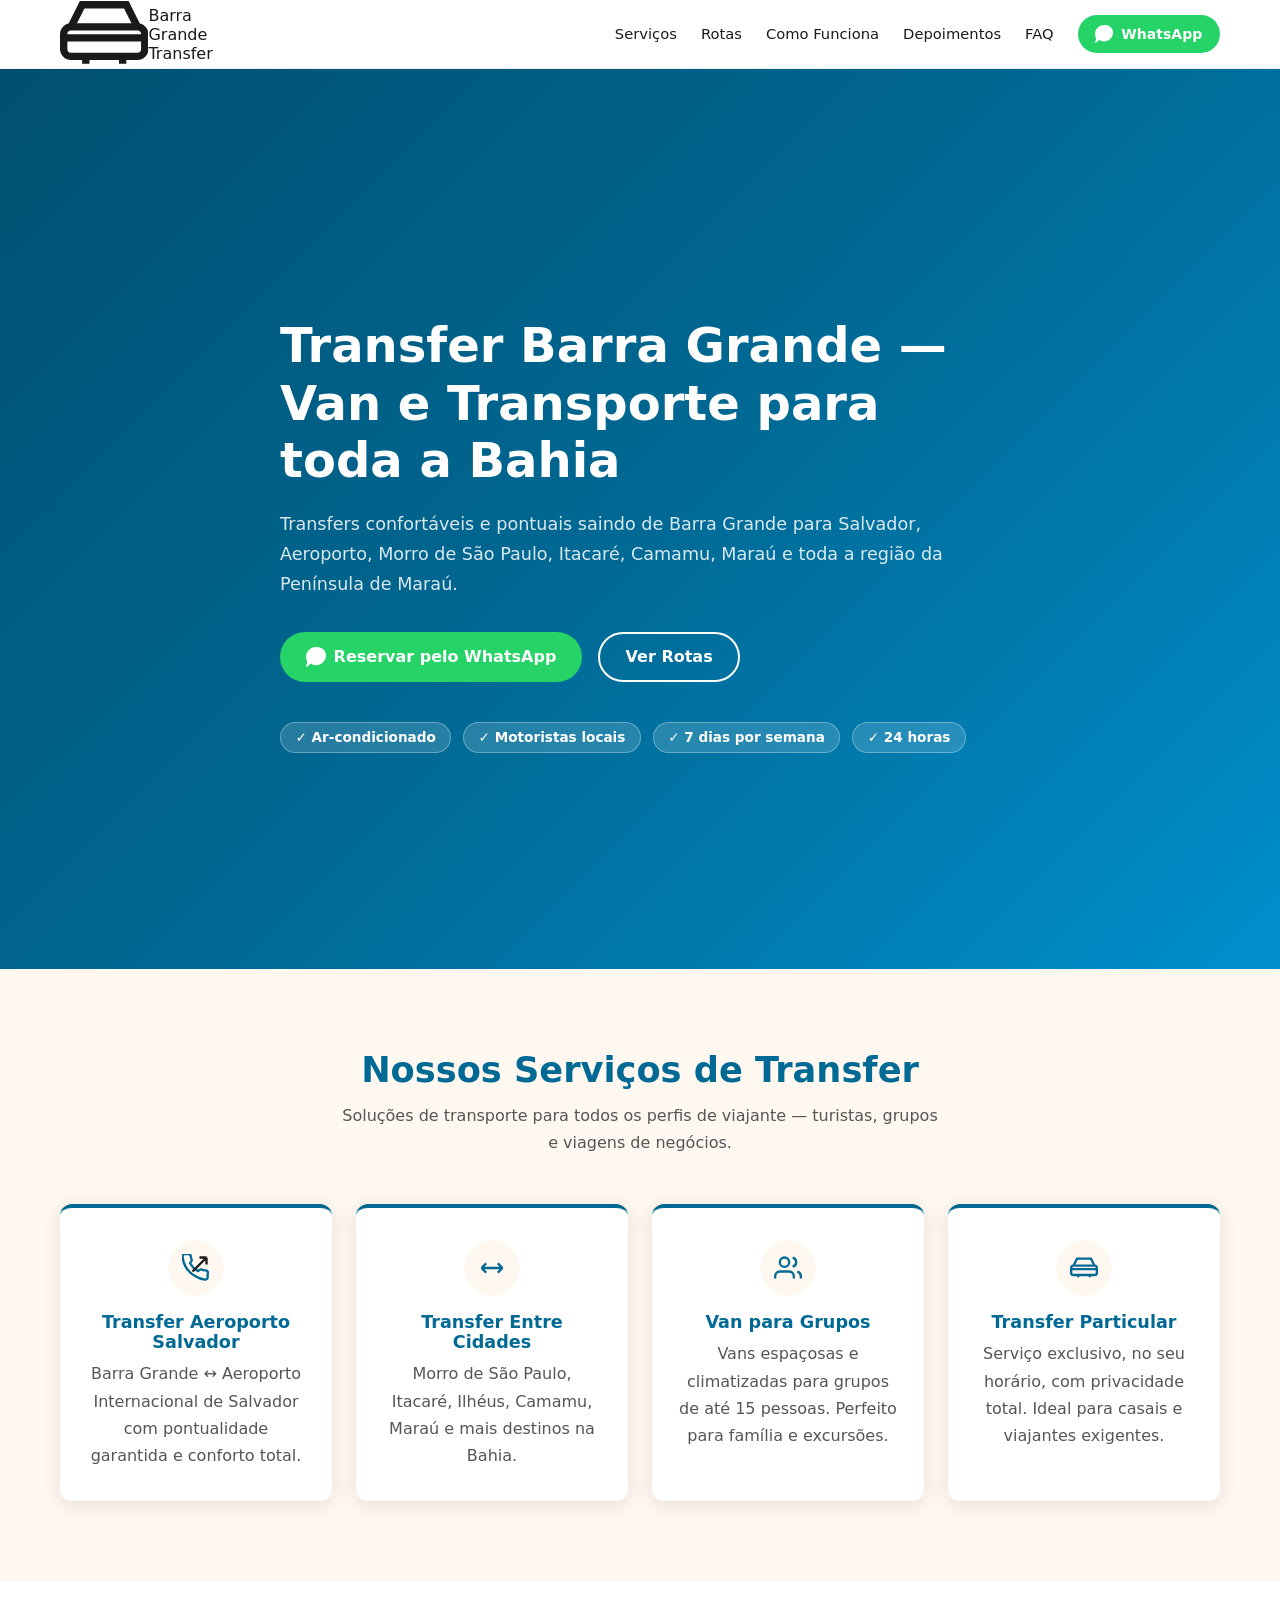
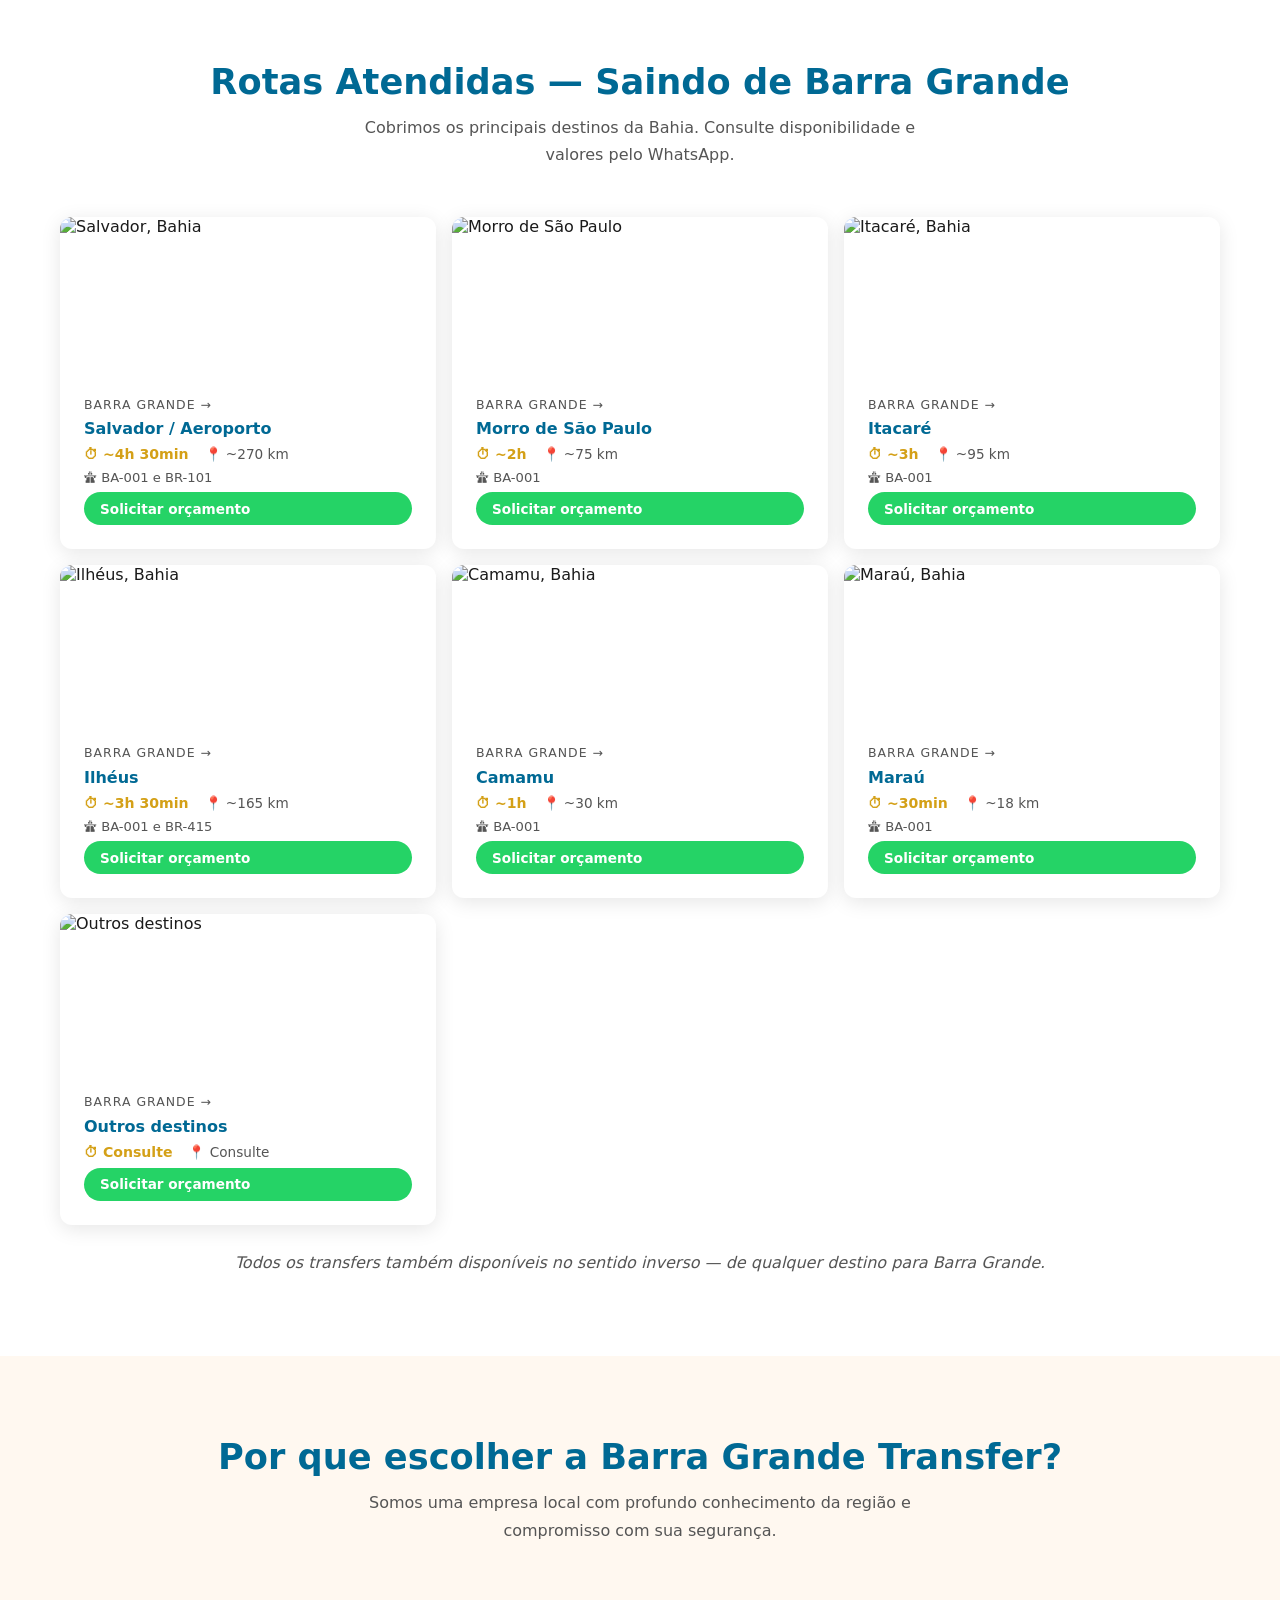
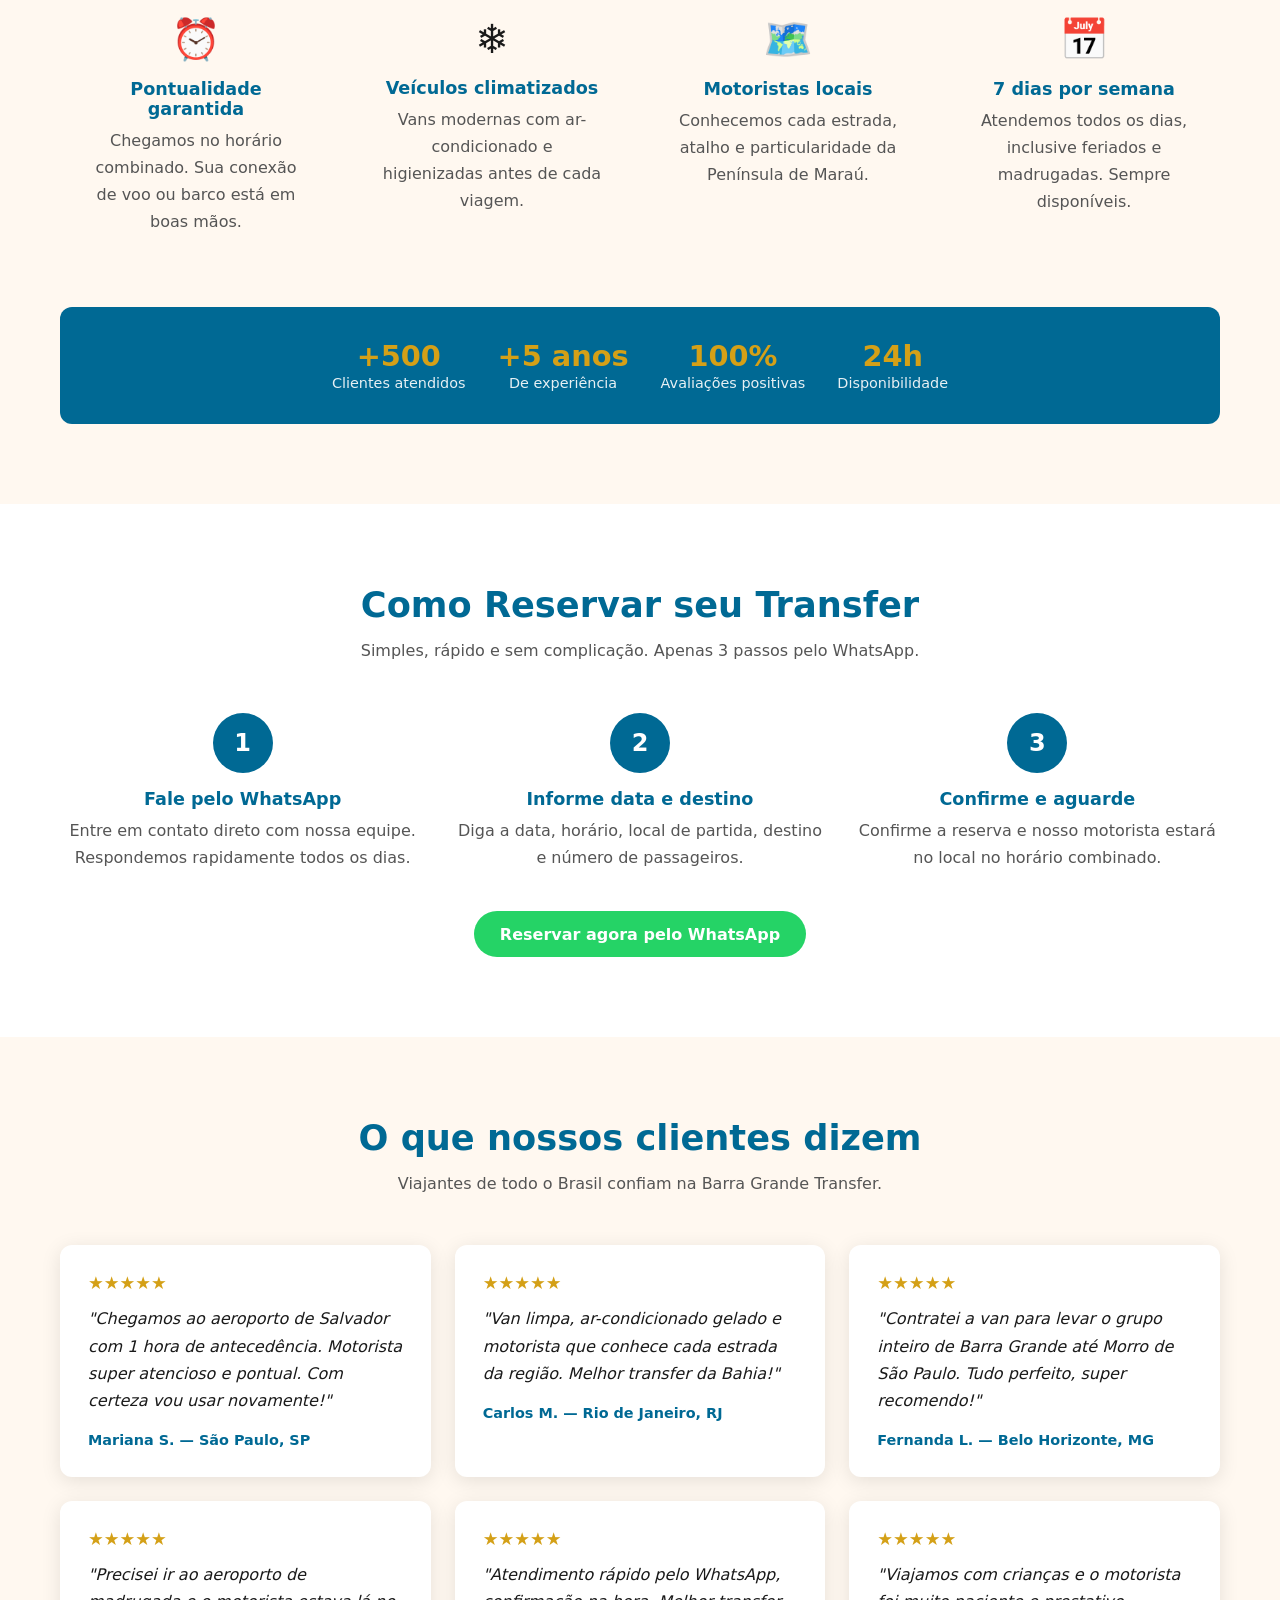
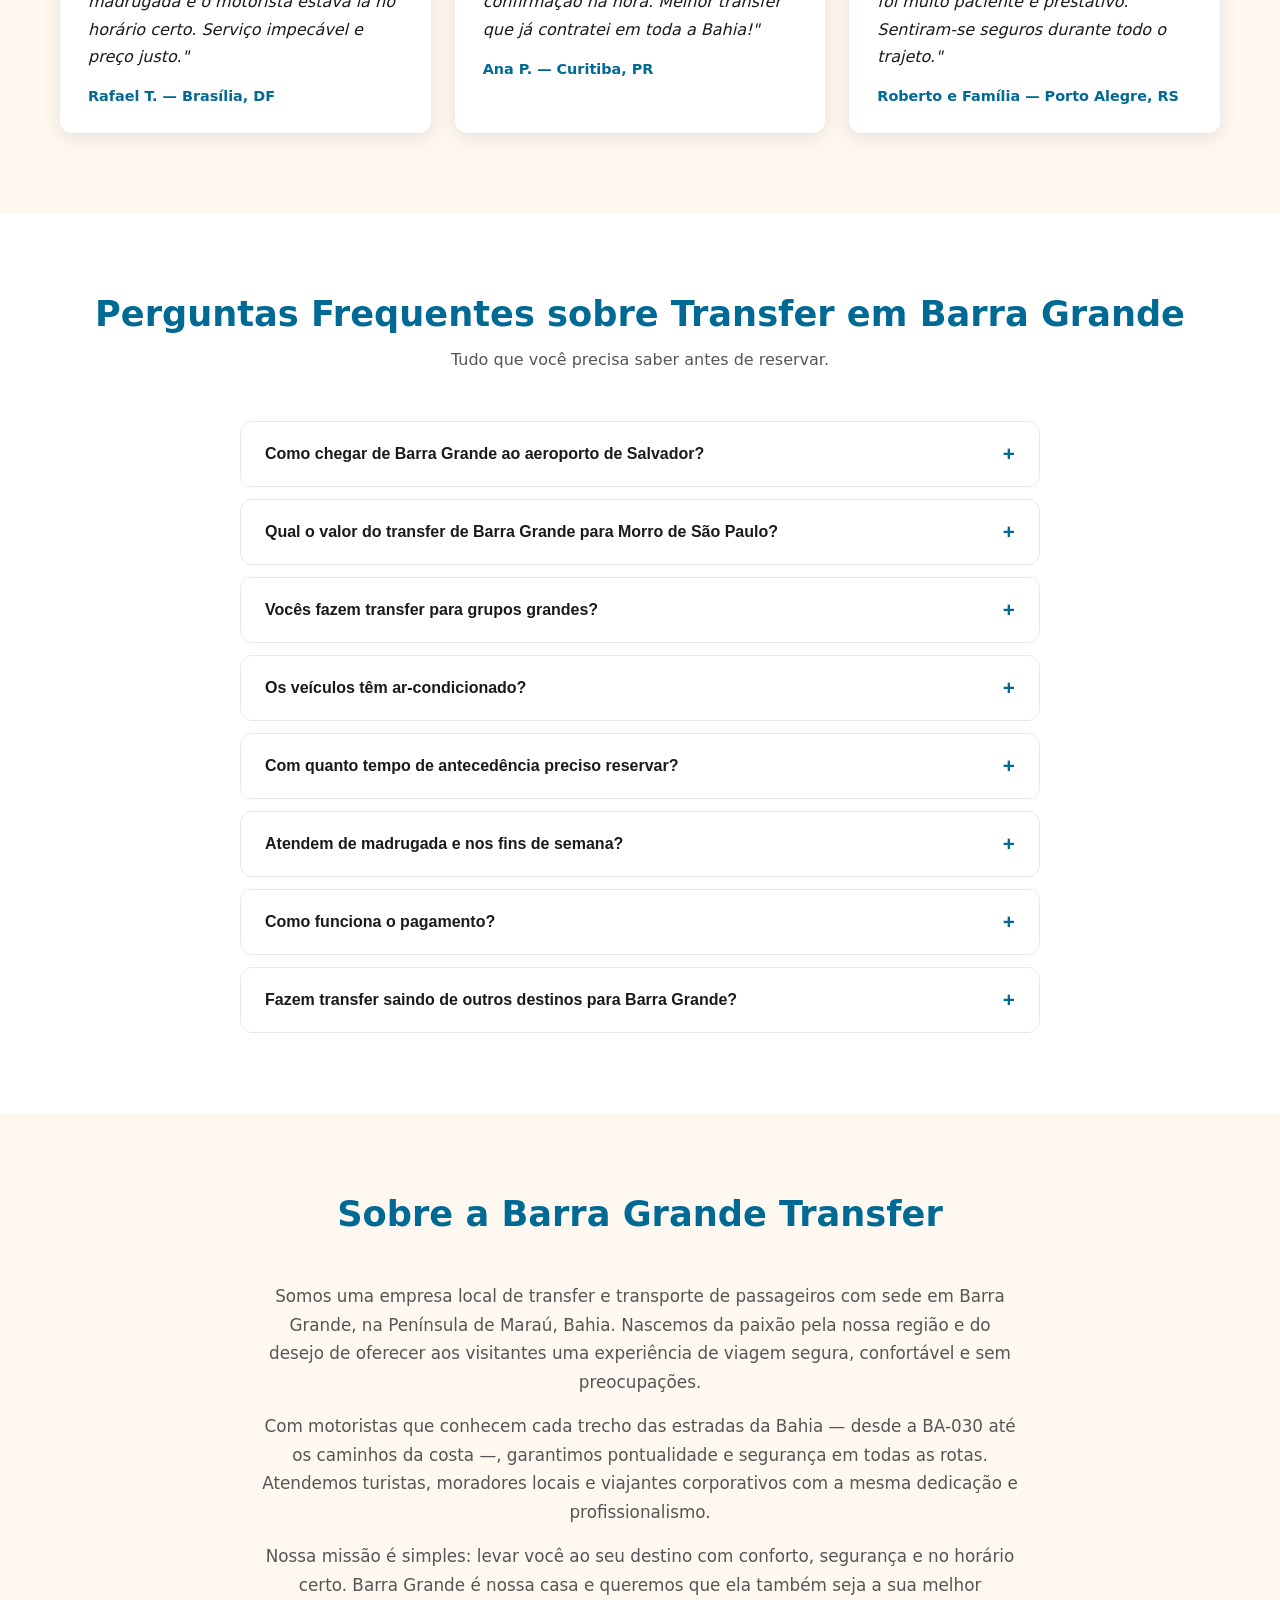
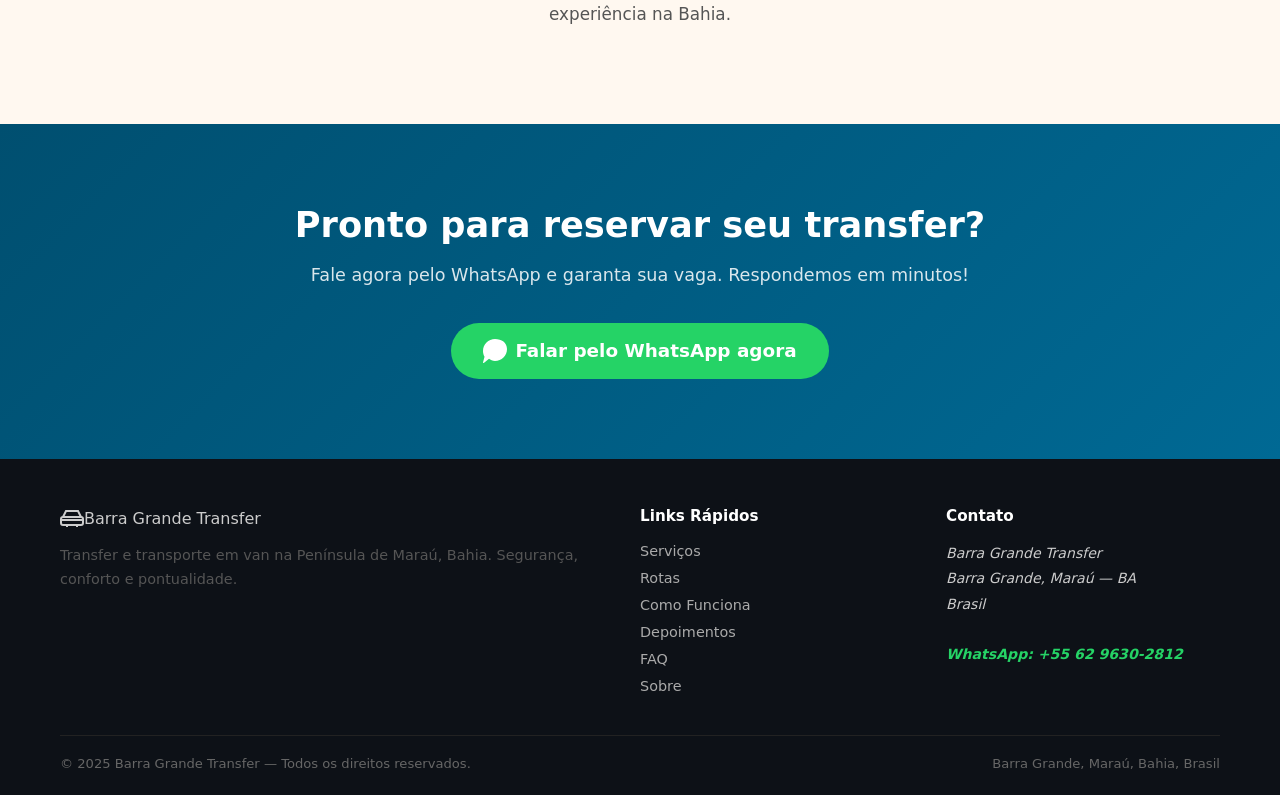
==== index.html @ 3076fd8d "Atualiza template de mensagem WhatsApp com formato estruturado Todos os botões wa.me agora abrem com" ====
<!DOCTYPE html>
<html lang="pt-BR">
<head>
  <meta charset="UTF-8">
  <meta name="viewport" content="width=device-width, initial-scale=1.0">
  <title>Transfer Barra Grande | Van e Transporte na Bahia</title>
  <meta name="description" content="Transfer em Barra Grande com van climatizada. Rotas para Salvador, Aeroporto, Morro de São Paulo, Itacaré, Camamu e Maraú. Reserve pelo WhatsApp!">
  <meta name="keywords" content="transfer Barra Grande, van Barra Grande Bahia, transporte Barra Grande, transfer aeroporto Salvador, transfer Morro de São Paulo, transfer Itacaré, van Camamu Maraú">
  <link rel="canonical" href="https://www.barragrandetransfer.com.br/">

  <!-- Open Graph -->
  <meta property="og:type" content="website">
  <meta property="og:url" content="https://www.barragrandetransfer.com.br/">
  <meta property="og:title" content="Transfer Barra Grande | Van e Transporte na Bahia">
  <meta property="og:description" content="Transfers confortáveis saindo de Barra Grande para Salvador, Morro de São Paulo, Itacaré, Camamu e mais. Reserve pelo WhatsApp!">
  <meta property="og:image" content="https://www.barragrandetransfer.com.br/images/og-image.jpg">
  <meta property="og:locale" content="pt_BR">

  <!-- Twitter Card -->
  <meta name="twitter:card" content="summary_large_image">
  <meta name="twitter:title" content="Transfer Barra Grande | Van e Transporte na Bahia">
  <meta name="twitter:description" content="Transfers confortáveis saindo de Barra Grande para toda a Bahia.">
  <meta name="twitter:image" content="https://www.barragrandetransfer.com.br/images/og-image.jpg">

  <link rel="stylesheet" href="css/style.css">

  <!-- JSON-LD: LocalBusiness -->
  <script type="application/ld+json">
  {
    "@context": "https://schema.org",
    "@type": "LocalBusiness",
    "name": "Barra Grande Transfer",
    "description": "Serviço de transfer e transporte em van saindo de Barra Grande, Maraú, Bahia. Rotas para Salvador, aeroporto, Morro de São Paulo, Itacaré, Camamu e toda a região.",
    "url": "https://www.barragrandetransfer.com.br",
    "telephone": "556296302812",
    "priceRange": "$$",
    "openingHours": "Mo-Su 00:00-23:59",
    "address": {
      "@type": "PostalAddress",
      "streetAddress": "Barra Grande",
      "addressLocality": "Maraú",
      "addressRegion": "BA",
      "addressCountry": "BR"
    },
    "geo": {
      "@type": "GeoCoordinates",
      "latitude": -13.897,
      "longitude": -38.972
    },
    "sameAs": [],
    "serviceArea": {
      "@type": "GeoCircle",
      "geoMidpoint": { "@type": "GeoCoordinates", "latitude": -13.897, "longitude": -38.972 },
      "geoRadius": "400000"
    }
  }
  </script>

  <!-- JSON-LD: FAQPage -->
  <script type="application/ld+json">
  {
    "@context": "https://schema.org",
    "@type": "FAQPage",
    "mainEntity": [
      {
        "@type": "Question",
        "name": "Como chegar de Barra Grande ao aeroporto de Salvador?",
        "acceptedAnswer": { "@type": "Answer", "text": "O transfer de Barra Grande ao Aeroporto Internacional de Salvador (SSA) leva aproximadamente 4h30. Nosso serviço é porta a porta, com van climatizada e motorista experiente. Reserve com antecedência pelo WhatsApp." }
      },
      {
        "@type": "Question",
        "name": "Qual o valor do transfer de Barra Grande para Morro de São Paulo?",
        "acceptedAnswer": { "@type": "Answer", "text": "O preço varia conforme o número de passageiros e horário. Consulte nossa tabela atualizada pelo WhatsApp. A rota leva aproximadamente 2 horas." }
      },
      {
        "@type": "Question",
        "name": "Vocês fazem transfer para grupos grandes?",
        "acceptedAnswer": { "@type": "Answer", "text": "Sim! Temos vans com capacidade para até 15 pessoas, ideais para grupos de viagem, famílias e excursões." }
      },
      {
        "@type": "Question",
        "name": "Os veículos têm ar-condicionado?",
        "acceptedAnswer": { "@type": "Answer", "text": "Sim, todos os nossos veículos possuem ar-condicionado. Sua viagem será confortável independente do calor da Bahia!" }
      },
      {
        "@type": "Question",
        "name": "Com quanto tempo de antecedência preciso reservar?",
        "acceptedAnswer": { "@type": "Answer", "text": "Recomendamos reservar com pelo menos 24 horas de antecedência para garantir disponibilidade. Em períodos de alta temporada, reserve com mais antecedência." }
      },
      {
        "@type": "Question",
        "name": "Atendem de madrugada e nos fins de semana?",
        "acceptedAnswer": { "@type": "Answer", "text": "Sim! Atendemos 24 horas por dia, 7 dias por semana, incluindo feriados. Sabemos que voos e horários de barco nem sempre são convenientes." }
      },
      {
        "@type": "Question",
        "name": "Como funciona o pagamento?",
        "acceptedAnswer": { "@type": "Answer", "text": "Aceitamos dinheiro, PIX e cartão de crédito/débito. Consulte as formas disponíveis no momento da reserva pelo WhatsApp." }
      },
      {
        "@type": "Question",
        "name": "Fazem transfer saindo de outros destinos para Barra Grande?",
        "acceptedAnswer": { "@type": "Answer", "text": "Sim! Todas as nossas rotas funcionam no sentido inverso. De Salvador, Morro de São Paulo, Itacaré, Camamu ou qualquer outro destino até Barra Grande." }
      }
    ]
  }
  </script>
</head>
<body>

<!-- HEADER -->
<header id="header">
  <div class="container header-inner">
    <a href="#inicio" class="logo">
      <svg viewBox="0 0 24 24" fill="none" stroke="currentColor" stroke-width="2"><rect x="1" y="10" width="22" height="8" rx="2"/><path d="M1 13h22M7 18v2M17 18v2M3 10l3-6h12l3 6"/></svg>
      Barra Grande Transfer
    </a>
    <nav id="nav-menu" role="navigation" aria-label="Menu principal">
      <a href="#servicos" class="nav-link">Serviços</a>
      <a href="#rotas" class="nav-link">Rotas</a>
      <a href="#como-funciona" class="nav-link">Como Funciona</a>
      <a href="#depoimentos" class="nav-link">Depoimentos</a>
      <a href="#faq" class="nav-link">FAQ</a>
      <a href="https://wa.me/556296302812?text=Hi!%20I%20need%20a%20transfer%20in%20Barra%20Grande%F0%9F%8C%B4%0ADestination:%20%0ADate:%20%0APassengers:" class="btn btn-whatsapp btn-header" target="_blank" rel="noopener">
        <svg width="18" height="18" viewBox="0 0 24 24" fill="currentColor"><path d="M17.472 14.382c-.297-.149-1.758-.867-2.03-.967-.273-.099-.471-.148-.67.15-.197.297-.767.966-.94 1.164-.173.199-.347.223-.644.075-.297-.15-1.255-.463-2.39-1.475-.883-.788-1.48-1.761-1.653-2.059-.173-.297-.018-.458.13-.606.134-.133.298-.347.446-.52.149-.174.198-.298.298-.497.099-.198.05-.371-.025-.52-.075-.149-.669-1.612-.916-2.207-.242-.579-.487-.5-.669-.51-.173-.008-.371-.01-.57-.01-.198 0-.52.074-.792.372-.272.297-1.04 1.016-1.04 2.479 0 1.462 1.065 2.875 1.213 3.074.149.198 2.096 3.2 5.077 4.487.709.306 1.262.489 1.694.625.712.227 1.36.195 1.871.118.571-.085 1.758-.719 2.006-1.413.248-.694.248-1.289.173-1.413-.074-.124-.272-.198-.57-.347z"/><path d="M12 0C5.373 0 0 5.373 0 12c0 2.126.556 4.12 1.529 5.845L.057 23.25c-.073.277.043.57.297.694.254.124.546.049.737-.186l4.948-3.946C7.396 21.013 9.625 22 12 22c6.627 0 12-5.373 12-12S18.627 0 12 0z"/></svg>
        WhatsApp
      </a>
    </nav>
    <button id="hamburger" aria-label="Abrir menu">
      <span></span><span></span><span></span>
    </button>
  </div>
</header>

<!-- HERO -->
<section id="inicio">
  <div class="container">
    <div class="hero-content">
      <h1>Transfer Barra Grande — Van e Transporte para toda a Bahia</h1>
      <p>Transfers confortáveis e pontuais saindo de Barra Grande para Salvador, Aeroporto, Morro de São Paulo, Itacaré, Camamu, Maraú e toda a região da Península de Maraú.</p>
      <div class="hero-ctas">
        <a href="https://wa.me/556296302812?text=Hi!%20I%20need%20a%20transfer%20in%20Barra%20Grande%F0%9F%8C%B4%0ADestination:%20%0ADate:%20%0APassengers:" class="btn btn-whatsapp" target="_blank" rel="noopener">
          <svg width="20" height="20" viewBox="0 0 24 24" fill="currentColor"><path d="M17.472 14.382c-.297-.149-1.758-.867-2.03-.967-.273-.099-.471-.148-.67.15-.197.297-.767.966-.94 1.164-.173.199-.347.223-.644.075-.297-.15-1.255-.463-2.39-1.475-.883-.788-1.48-1.761-1.653-2.059-.173-.297-.018-.458.13-.606.134-.133.298-.347.446-.52.149-.174.198-.298.298-.497.099-.198.05-.371-.025-.52-.075-.149-.669-1.612-.916-2.207-.242-.579-.487-.5-.669-.51-.173-.008-.371-.01-.57-.01-.198 0-.52.074-.792.372-.272.297-1.04 1.016-1.04 2.479 0 1.462 1.065 2.875 1.213 3.074.149.198 2.096 3.2 5.077 4.487.709.306 1.262.489 1.694.625.712.227 1.36.195 1.871.118.571-.085 1.758-.719 2.006-1.413.248-.694.248-1.289.173-1.413-.074-.124-.272-.198-.57-.347z"/><path d="M12 0C5.373 0 0 5.373 0 12c0 2.126.556 4.12 1.529 5.845L.057 23.25c-.073.277.043.57.297.694.254.124.546.049.737-.186l4.948-3.946C7.396 21.013 9.625 22 12 22c6.627 0 12-5.373 12-12S18.627 0 12 0z"/></svg>
          Reservar pelo WhatsApp
        </a>
        <a href="#rotas" class="btn btn-outline">Ver Rotas</a>
      </div>
      <div class="trust-badges">
        <span class="badge">✓ Ar-condicionado</span>
        <span class="badge">✓ Motoristas locais</span>
        <span class="badge">✓ 7 dias por semana</span>
        <span class="badge">✓ 24 horas</span>
      </div>
    </div>
  </div>
</section>

<!-- SERVICES -->
<section id="servicos" class="section section-alt">
  <div class="container">
    <div class="section-header">
      <h2>Nossos Serviços de Transfer</h2>
      <p>Soluções de transporte para todos os perfis de viajante — turistas, grupos e viagens de negócios.</p>
    </div>
    <div class="services-grid">
      <div class="service-card">
        <div class="service-icon">
          <svg viewBox="0 0 24 24" fill="none" stroke-width="2"><path d="M22 16.92v3a2 2 0 01-2.18 2 19.79 19.79 0 01-8.63-3.07A19.5 19.5 0 013.07 10.8 19.79 19.79 0 01.5 2.18 2 2 0 012.47 0h3a2 2 0 012 1.72 12.84 12.84 0 00.7 2.81 2 2 0 01-.45 2.11L6.91 7.91a16 16 0 006.72 6.72l1.27-.81a2 2 0 012.11-.45 12.84 12.84 0 002.81.7A2 2 0 0122 16.92z"/><path d="M21 3L9 15M21 3h-6M21 3v6" stroke="currentColor"/></svg>
        </div>
        <h3>Transfer Aeroporto Salvador</h3>
        <p>Barra Grande ↔ Aeroporto Internacional de Salvador com pontualidade garantida e conforto total.</p>
      </div>
      <div class="service-card">
        <div class="service-icon">
          <svg viewBox="0 0 24 24" fill="none" stroke-width="2" stroke="currentColor"><path d="M3 12h18M3 12l4-4m-4 4l4 4M21 12l-4-4m4 4l-4 4"/></svg>
        </div>
        <h3>Transfer Entre Cidades</h3>
        <p>Morro de São Paulo, Itacaré, Ilhéus, Camamu, Maraú e mais destinos na Bahia.</p>
      </div>
      <div class="service-card">
        <div class="service-icon">
          <svg viewBox="0 0 24 24" fill="none" stroke-width="2" stroke="currentColor"><path d="M17 21v-2a4 4 0 00-4-4H5a4 4 0 00-4 4v2"/><circle cx="9" cy="7" r="4"/><path d="M23 21v-2a4 4 0 00-3-3.87M16 3.13a4 4 0 010 7.75"/></svg>
        </div>
        <h3>Van para Grupos</h3>
        <p>Vans espaçosas e climatizadas para grupos de até 15 pessoas. Perfeito para família e excursões.</p>
      </div>
      <div class="service-card">
        <div class="service-icon">
          <svg viewBox="0 0 24 24" fill="none" stroke-width="2" stroke="currentColor"><rect x="1" y="10" width="22" height="8" rx="2"/><path d="M1 13h22M7 18v2M17 18v2M3 10l3-6h12l3 6"/></svg>
        </div>
        <h3>Transfer Particular</h3>
        <p>Serviço exclusivo, no seu horário, com privacidade total. Ideal para casais e viajantes exigentes.</p>
      </div>
    </div>
  </div>
</section>

<!-- ROUTES -->
<section id="rotas" class="section">
  <div class="container">
    <div class="section-header">
      <h2>Rotas Atendidas — Saindo de Barra Grande</h2>
      <p>Cobrimos os principais destinos da Bahia. Consulte disponibilidade e valores pelo WhatsApp.</p>
    </div>
    <div class="routes-grid">
      <div class="route-card">
        <img class="route-img" src="https://picsum.photos/seed/salvador/800/400" alt="Salvador, Bahia" loading="lazy">
        <div class="route-card-content">
          <span class="route-from">Barra Grande →</span>
          <h3>Salvador / Aeroporto</h3>
          <div class="route-meta">
            <span class="route-time">⏱ ~4h 30min</span>
            <span class="route-distance">📍 ~270 km</span>
          </div>
          <span class="route-road">🛣 BA-001 e BR-101</span>
          <a href="https://wa.me/556296302812?text=Hi!%20I%20need%20a%20transfer%20in%20Barra%20Grande%F0%9F%8C%B4%0ADestination:%20Salvador%20/%20Aeroporto%0ADate:%20%0APassengers:" class="btn btn-whatsapp" target="_blank" rel="noopener">Solicitar orçamento</a>
        </div>
      </div>
      <div class="route-card">
        <img class="route-img" src="https://picsum.photos/seed/morro/800/400" alt="Morro de São Paulo" loading="lazy">
        <div class="route-card-content">
          <span class="route-from">Barra Grande →</span>
          <h3>Morro de São Paulo</h3>
          <div class="route-meta">
            <span class="route-time">⏱ ~2h</span>
            <span class="route-distance">📍 ~75 km</span>
          </div>
          <span class="route-road">🛣 BA-001</span>
          <a href="https://wa.me/556296302812?text=Hi!%20I%20need%20a%20transfer%20in%20Barra%20Grande%F0%9F%8C%B4%0ADestination:%20Morro%20de%20São%20Paulo%0ADate:%20%0APassengers:" class="btn btn-whatsapp" target="_blank" rel="noopener">Solicitar orçamento</a>
        </div>
      </div>
      <div class="route-card">
        <img class="route-img" src="https://picsum.photos/seed/itacare/800/400" alt="Itacaré, Bahia" loading="lazy">
        <div class="route-card-content">
          <span class="route-from">Barra Grande →</span>
          <h3>Itacaré</h3>
          <div class="route-meta">
            <span class="route-time">⏱ ~3h</span>
            <span class="route-distance">📍 ~95 km</span>
          </div>
          <span class="route-road">🛣 BA-001</span>
          <a href="https://wa.me/556296302812?text=Hi!%20I%20need%20a%20transfer%20in%20Barra%20Grande%F0%9F%8C%B4%0ADestination:%20Itacaré%0ADate:%20%0APassengers:" class="btn btn-whatsapp" target="_blank" rel="noopener">Solicitar orçamento</a>
        </div>
      </div>
      <div class="route-card">
        <img class="route-img" src="https://picsum.photos/seed/ilheus/800/400" alt="Ilhéus, Bahia" loading="lazy">
        <div class="route-card-content">
          <span class="route-from">Barra Grande →</span>
          <h3>Ilhéus</h3>
          <div class="route-meta">
            <span class="route-time">⏱ ~3h 30min</span>
            <span class="route-distance">📍 ~165 km</span>
          </div>
          <span class="route-road">🛣 BA-001 e BR-415</span>
          <a href="https://wa.me/556296302812?text=Hi!%20I%20need%20a%20transfer%20in%20Barra%20Grande%F0%9F%8C%B4%0ADestination:%20Ilhéus%0ADate:%20%0APassengers:" class="btn btn-whatsapp" target="_blank" rel="noopener">Solicitar orçamento</a>
        </div>
      </div>
      <div class="route-card">
        <img class="route-img" src="https://picsum.photos/seed/camamu/800/400" alt="Camamu, Bahia" loading="lazy">
        <div class="route-card-content">
          <span class="route-from">Barra Grande →</span>
          <h3>Camamu</h3>
          <div class="route-meta">
            <span class="route-time">⏱ ~1h</span>
            <span class="route-distance">📍 ~30 km</span>
          </div>
          <span class="route-road">🛣 BA-001</span>
          <a href="https://wa.me/556296302812?text=Hi!%20I%20need%20a%20transfer%20in%20Barra%20Grande%F0%9F%8C%B4%0ADestination:%20Camamu%0ADate:%20%0APassengers:" class="btn btn-whatsapp" target="_blank" rel="noopener">Solicitar orçamento</a>
        </div>
      </div>
      <div class="route-card">
        <img class="route-img" src="https://picsum.photos/seed/marau/800/400" alt="Maraú, Bahia" loading="lazy">
        <div class="route-card-content">
          <span class="route-from">Barra Grande →</span>
          <h3>Maraú</h3>
          <div class="route-meta">
            <span class="route-time">⏱ ~30min</span>
            <span class="route-distance">📍 ~18 km</span>
          </div>
          <span class="route-road">🛣 BA-001</span>
          <a href="https://wa.me/556296302812?text=Hi!%20I%20need%20a%20transfer%20in%20Barra%20Grande%F0%9F%8C%B4%0ADestination:%20Maraú%0ADate:%20%0APassengers:" class="btn btn-whatsapp" target="_blank" rel="noopener">Solicitar orçamento</a>
        </div>
      </div>
      <div class="route-card">
        <img class="route-img" src="https://picsum.photos/seed/destinos/800/400" alt="Outros destinos" loading="lazy">
        <div class="route-card-content">
          <span class="route-from">Barra Grande →</span>
          <h3>Outros destinos</h3>
          <div class="route-meta">
            <span class="route-time">⏱ Consulte</span>
            <span class="route-distance">📍 Consulte</span>
          </div>
          <a href="https://wa.me/556296302812?text=Hi!%20I%20need%20a%20transfer%20in%20Barra%20Grande%F0%9F%8C%B4%0ADestination:%20%0ADate:%20%0APassengers:" class="btn btn-whatsapp" target="_blank" rel="noopener">Solicitar orçamento</a>
        </div>
      </div>
    </div>
    <p class="routes-note">Todos os transfers também disponíveis no sentido inverso — de qualquer destino para Barra Grande.</p>
  </div>
</section>

<!-- WHY US -->
<section id="diferenciais" class="section section-alt">
  <div class="container">
    <div class="section-header">
      <h2>Por que escolher a Barra Grande Transfer?</h2>
      <p>Somos uma empresa local com profundo conhecimento da região e compromisso com sua segurança.</p>
    </div>
    <div class="why-grid">
      <div class="why-card">
        <div class="why-icon">⏰</div>
        <h3>Pontualidade garantida</h3>
        <p>Chegamos no horário combinado. Sua conexão de voo ou barco está em boas mãos.</p>
      </div>
      <div class="why-card">
        <div class="why-icon">❄️</div>
        <h3>Veículos climatizados</h3>
        <p>Vans modernas com ar-condicionado e higienizadas antes de cada viagem.</p>
      </div>
      <div class="why-card">
        <div class="why-icon">🗺️</div>
        <h3>Motoristas locais</h3>
        <p>Conhecemos cada estrada, atalho e particularidade da Península de Maraú.</p>
      </div>
      <div class="why-card">
        <div class="why-icon">📅</div>
        <h3>7 dias por semana</h3>
        <p>Atendemos todos os dias, inclusive feriados e madrugadas. Sempre disponíveis.</p>
      </div>
    </div>
    <div class="stats-bar">
      <div class="stat"><strong>+500</strong><span>Clientes atendidos</span></div>
      <div class="stat"><strong>+5 anos</strong><span>De experiência</span></div>
      <div class="stat"><strong>100%</strong><span>Avaliações positivas</span></div>
      <div class="stat"><strong>24h</strong><span>Disponibilidade</span></div>
    </div>
  </div>
</section>

<!-- HOW TO BOOK -->
<section id="como-funciona" class="section">
  <div class="container">
    <div class="section-header">
      <h2>Como Reservar seu Transfer</h2>
      <p>Simples, rápido e sem complicação. Apenas 3 passos pelo WhatsApp.</p>
    </div>
    <div class="steps">
      <div class="step">
        <div class="step-number">1</div>
        <h3>Fale pelo WhatsApp</h3>
        <p>Entre em contato direto com nossa equipe. Respondemos rapidamente todos os dias.</p>
      </div>
      <div class="step">
        <div class="step-number">2</div>
        <h3>Informe data e destino</h3>
        <p>Diga a data, horário, local de partida, destino e número de passageiros.</p>
      </div>
      <div class="step">
        <div class="step-number">3</div>
        <h3>Confirme e aguarde</h3>
        <p>Confirme a reserva e nosso motorista estará no local no horário combinado.</p>
      </div>
    </div>
    <div class="how-cta">
      <a href="https://wa.me/556296302812?text=Hi!%20I%20need%20a%20transfer%20in%20Barra%20Grande%F0%9F%8C%B4%0ADestination:%20%0ADate:%20%0APassengers:" class="btn btn-whatsapp" target="_blank" rel="noopener">
        Reservar agora pelo WhatsApp
      </a>
    </div>
  </div>
</section>

<!-- TESTIMONIALS -->
<section id="depoimentos" class="section section-alt">
  <div class="container">
    <div class="section-header">
      <h2>O que nossos clientes dizem</h2>
      <p>Viajantes de todo o Brasil confiam na Barra Grande Transfer.</p>
    </div>
    <div class="testimonials-grid">
      <div class="testimonial-card">
        <div class="stars">★★★★★</div>
        <p>"Chegamos ao aeroporto de Salvador com 1 hora de antecedência. Motorista super atencioso e pontual. Com certeza vou usar novamente!"</p>
        <span class="testimonial-author">Mariana S. — São Paulo, SP</span>
      </div>
      <div class="testimonial-card">
        <div class="stars">★★★★★</div>
        <p>"Van limpa, ar-condicionado gelado e motorista que conhece cada estrada da região. Melhor transfer da Bahia!"</p>
        <span class="testimonial-author">Carlos M. — Rio de Janeiro, RJ</span>
      </div>
      <div class="testimonial-card">
        <div class="stars">★★★★★</div>
        <p>"Contratei a van para levar o grupo inteiro de Barra Grande até Morro de São Paulo. Tudo perfeito, super recomendo!"</p>
        <span class="testimonial-author">Fernanda L. — Belo Horizonte, MG</span>
      </div>
      <div class="testimonial-card">
        <div class="stars">★★★★★</div>
        <p>"Precisei ir ao aeroporto de madrugada e o motorista estava lá no horário certo. Serviço impecável e preço justo."</p>
        <span class="testimonial-author">Rafael T. — Brasília, DF</span>
      </div>
      <div class="testimonial-card">
        <div class="stars">★★★★★</div>
        <p>"Atendimento rápido pelo WhatsApp, confirmação na hora. Melhor transfer que já contratei em toda a Bahia!"</p>
        <span class="testimonial-author">Ana P. — Curitiba, PR</span>
      </div>
      <div class="testimonial-card">
        <div class="stars">★★★★★</div>
        <p>"Viajamos com crianças e o motorista foi muito paciente e prestativo. Sentiram-se seguros durante todo o trajeto."</p>
        <span class="testimonial-author">Roberto e Família — Porto Alegre, RS</span>
      </div>
    </div>
  </div>
</section>

<!-- FAQ -->
<section id="faq" class="section">
  <div class="container">
    <div class="section-header">
      <h2>Perguntas Frequentes sobre Transfer em Barra Grande</h2>
      <p>Tudo que você precisa saber antes de reservar.</p>
    </div>
    <div class="faq-list">
      <div class="faq-item">
        <button class="faq-question">Como chegar de Barra Grande ao aeroporto de Salvador? <span class="faq-icon">+</span></button>
        <div class="faq-answer"><p>O transfer de Barra Grande ao Aeroporto Internacional de Salvador (SSA) leva aproximadamente 4h30. Nosso serviço é porta a porta, com van climatizada e motorista experiente. Recomendamos reservar com antecedência pelo WhatsApp para garantir disponibilidade.</p></div>
      </div>
      <div class="faq-item">
        <button class="faq-question">Qual o valor do transfer de Barra Grande para Morro de São Paulo? <span class="faq-icon">+</span></button>
        <div class="faq-answer"><p>O preço varia conforme o número de passageiros, data e horário. Consulte nossa tabela atualizada pelo WhatsApp. A rota leva aproximadamente 2 horas e atendemos tanto a ida quanto a volta.</p></div>
      </div>
      <div class="faq-item">
        <button class="faq-question">Vocês fazem transfer para grupos grandes? <span class="faq-icon">+</span></button>
        <div class="faq-answer"><p>Sim! Temos vans com capacidade para até 15 pessoas, ideais para grupos de amigos, famílias grandes e excursões. Entre em contato para verificar disponibilidade para sua data.</p></div>
      </div>
      <div class="faq-item">
        <button class="faq-question">Os veículos têm ar-condicionado? <span class="faq-icon">+</span></button>
        <div class="faq-answer"><p>Sim, todos os nossos veículos possuem ar-condicionado potente e funcionando. Sua viagem será confortável independente do calor da Bahia. As vans são higienizadas antes de cada viagem.</p></div>
      </div>
      <div class="faq-item">
        <button class="faq-question">Com quanto tempo de antecedência preciso reservar? <span class="faq-icon">+</span></button>
        <div class="faq-answer"><p>Recomendamos reservar com pelo menos 24 horas de antecedência. Em alta temporada (verão, carnaval, festas), recomendamos reservar com ainda mais antecedência. Atendemos last minute quando há disponibilidade — consulte pelo WhatsApp.</p></div>
      </div>
      <div class="faq-item">
        <button class="faq-question">Atendem de madrugada e nos fins de semana? <span class="faq-icon">+</span></button>
        <div class="faq-answer"><p>Sim! Atendemos 24 horas por dia, 7 dias por semana, incluindo feriados nacionais. Sabemos que voos e horários de barco nem sempre são convenientes. Estamos disponíveis quando você precisar.</p></div>
      </div>
      <div class="faq-item">
        <button class="faq-question">Como funciona o pagamento? <span class="faq-icon">+</span></button>
        <div class="faq-answer"><p>Aceitamos dinheiro (reais), PIX e cartão de crédito/débito. As condições são confirmadas no momento da reserva pelo WhatsApp. Não há cobrança antecipada obrigatória para reservas.</p></div>
      </div>
      <div class="faq-item">
        <button class="faq-question">Fazem transfer saindo de outros destinos para Barra Grande? <span class="faq-icon">+</span></button>
        <div class="faq-answer"><p>Sim! Todas as nossas rotas funcionam nos dois sentidos. De Salvador, Morro de São Paulo, Itacaré, Camamu, Maraú ou qualquer outro destino até Barra Grande. Entre em contato e faremos o orçamento.</p></div>
      </div>
    </div>
  </div>
</section>

<!-- ABOUT -->
<section id="sobre" class="section section-alt">
  <div class="container">
    <div class="section-header">
      <h2>Sobre a Barra Grande Transfer</h2>
    </div>
    <div class="about-content">
      <p>Somos uma empresa local de transfer e transporte de passageiros com sede em Barra Grande, na Península de Maraú, Bahia. Nascemos da paixão pela nossa região e do desejo de oferecer aos visitantes uma experiência de viagem segura, confortável e sem preocupações.</p>
      <p>Com motoristas que conhecem cada trecho das estradas da Bahia — desde a BA-030 até os caminhos da costa —, garantimos pontualidade e segurança em todas as rotas. Atendemos turistas, moradores locais e viajantes corporativos com a mesma dedicação e profissionalismo.</p>
      <p>Nossa missão é simples: levar você ao seu destino com conforto, segurança e no horário certo. Barra Grande é nossa casa e queremos que ela também seja a sua melhor experiência na Bahia.</p>
    </div>
  </div>
</section>

<!-- CONTACT / FOOTER CTA -->
<div class="cta-block" id="contato">
  <div class="container">
    <h2>Pronto para reservar seu transfer?</h2>
    <p>Fale agora pelo WhatsApp e garanta sua vaga. Respondemos em minutos!</p>
    <a href="https://wa.me/556296302812?text=Hi!%20I%20need%20a%20transfer%20in%20Barra%20Grande%F0%9F%8C%B4%0ADestination:%20%0ADate:%20%0APassengers:" class="btn btn-whatsapp" target="_blank" rel="noopener" style="font-size:1.15rem;padding:1rem 2rem;">
      <svg width="24" height="24" viewBox="0 0 24 24" fill="currentColor"><path d="M17.472 14.382c-.297-.149-1.758-.867-2.03-.967-.273-.099-.471-.148-.67.15-.197.297-.767.966-.94 1.164-.173.199-.347.223-.644.075-.297-.15-1.255-.463-2.39-1.475-.883-.788-1.48-1.761-1.653-2.059-.173-.297-.018-.458.13-.606.134-.133.298-.347.446-.52.149-.174.198-.298.298-.497.099-.198.05-.371-.025-.52-.075-.149-.669-1.612-.916-2.207-.242-.579-.487-.5-.669-.51-.173-.008-.371-.01-.57-.01-.198 0-.52.074-.792.372-.272.297-1.04 1.016-1.04 2.479 0 1.462 1.065 2.875 1.213 3.074.149.198 2.096 3.2 5.077 4.487.709.306 1.262.489 1.694.625.712.227 1.36.195 1.871.118.571-.085 1.758-.719 2.006-1.413.248-.694.248-1.289.173-1.413-.074-.124-.272-.198-.57-.347z"/><path d="M12 0C5.373 0 0 5.373 0 12c0 2.126.556 4.12 1.529 5.845L.057 23.25c-.073.277.043.57.297.694.254.124.546.049.737-.186l4.948-3.946C7.396 21.013 9.625 22 12 22c6.627 0 12-5.373 12-12S18.627 0 12 0z"/></svg>
      Falar pelo WhatsApp agora
    </a>
  </div>
</div>

<footer>
  <div class="container">
    <div class="footer-grid">
      <div class="footer-brand">
        <div class="logo">
          <svg viewBox="0 0 24 24" fill="none" stroke="currentColor" stroke-width="2" width="24" height="24"><rect x="1" y="10" width="22" height="8" rx="2"/><path d="M1 13h22M7 18v2M17 18v2M3 10l3-6h12l3 6"/></svg>
          Barra Grande Transfer
        </div>
        <p>Transfer e transporte em van na Península de Maraú, Bahia. Segurança, conforto e pontualidade.</p>
      </div>
      <div class="footer-col">
        <h4>Links Rápidos</h4>
        <ul>
          <li><a href="#servicos">Serviços</a></li>
          <li><a href="#rotas">Rotas</a></li>
          <li><a href="#como-funciona">Como Funciona</a></li>
          <li><a href="#depoimentos">Depoimentos</a></li>
          <li><a href="#faq">FAQ</a></li>
          <li><a href="#sobre">Sobre</a></li>
        </ul>
      </div>
      <div class="footer-col">
        <h4>Contato</h4>
        <address class="footer-address" itemscope itemtype="https://schema.org/LocalBusiness">
          <span itemprop="name">Barra Grande Transfer</span><br>
          <span itemprop="addressLocality">Barra Grande</span>,
          <span itemprop="addressRegion">Maraú — BA</span><br>
          <span itemprop="addressCountry">Brasil</span><br><br>
          <a href="https://wa.me/556296302812" itemprop="telephone" style="color:#25D366;font-weight:700;">WhatsApp: +55 62 9630-2812</a>
        </address>
      </div>
    </div>
    <div class="footer-bottom">
      <span>© 2025 Barra Grande Transfer — Todos os direitos reservados.</span>
      <span>Barra Grande, Maraú, Bahia, Brasil</span>
    </div>
  </div>
</footer>

<!-- Floating WhatsApp -->
<a id="float-whatsapp" href="https://wa.me/556296302812?text=Hi!%20I%20need%20a%20transfer%20in%20Barra%20Grande%F0%9F%8C%B4%0ADestination:%20%0ADate:%20%0APassengers:" target="_blank" rel="noopener" aria-label="WhatsApp">
  <svg viewBox="0 0 24 24" fill="white"><path d="M17.472 14.382c-.297-.149-1.758-.867-2.03-.967-.273-.099-.471-.148-.67.15-.197.297-.767.966-.94 1.164-.173.199-.347.223-.644.075-.297-.15-1.255-.463-2.39-1.475-.883-.788-1.48-1.761-1.653-2.059-.173-.297-.018-.458.13-.606.134-.133.298-.347.446-.52.149-.174.198-.298.298-.497.099-.198.05-.371-.025-.52-.075-.149-.669-1.612-.916-2.207-.242-.579-.487-.5-.669-.51-.173-.008-.371-.01-.57-.01-.198 0-.52.074-.792.372-.272.297-1.04 1.016-1.04 2.479 0 1.462 1.065 2.875 1.213 3.074.149.198 2.096 3.2 5.077 4.487.709.306 1.262.489 1.694.625.712.227 1.36.195 1.871.118.571-.085 1.758-.719 2.006-1.413.248-.694.248-1.289.173-1.413-.074-.124-.272-.198-.57-.347z"/><path d="M12 0C5.373 0 0 5.373 0 12c0 2.126.556 4.12 1.529 5.845L.057 23.25c-.073.277.043.57.297.694.254.124.546.049.737-.186l4.948-3.946C7.396 21.013 9.625 22 12 22c6.627 0 12-5.373 12-12S18.627 0 12 0z"/></svg>
</a>

<script src="js/main.js" defer></script>
</body>
</html>
---- css/style.css ----
/* ── Variables ─────────────────────────────────────────────── */
:root {
  --azul: #006994;
  --azul-dark: #004f70;
  --areia: #FFF8F0;
  --dourado: #D4A017;
  --whatsapp: #25D366;
  --whatsapp-dark: #1ebe5d;
  --texto: #1a1a1a;
  --texto-claro: #555;
  --branco: #ffffff;
  --sombra: 0 4px 20px rgba(0,0,0,0.10);
  --radius: 12px;
  --trans: 0.3s ease;
  --font: system-ui, -apple-system, 'Segoe UI', Roboto, sans-serif;
}

/* ── Reset ──────────────────────────────────────────────────── */
*, *::before, *::after { box-sizing: border-box; margin: 0; padding: 0; }
html { scroll-behavior: smooth; }
body { font-family: var(--font); color: var(--texto); background: #fff; overflow-x: hidden; }
img { max-width: 100%; display: block; }
a { color: inherit; text-decoration: none; }
ul { list-style: none; }

/* ── Typography ─────────────────────────────────────────────── */
h1 { font-size: clamp(1.8rem, 5vw, 3rem); font-weight: 800; line-height: 1.2; }
h2 { font-size: clamp(1.4rem, 3vw, 2.2rem); font-weight: 700; }
h3 { font-size: 1.1rem; font-weight: 600; }
p  { line-height: 1.7; color: var(--texto-claro); }

/* ── Container ──────────────────────────────────────────────── */
.container { max-width: 1200px; margin: 0 auto; padding: 0 1.25rem; }

/* ── Buttons ────────────────────────────────────────────────── */
.btn { display: inline-flex; align-items: center; gap: 0.5rem; padding: 0.85rem 1.6rem; border-radius: 50px; font-weight: 700; font-size: 1rem; cursor: pointer; border: none; transition: var(--trans); text-decoration: none; }
.btn-whatsapp { background: var(--whatsapp); color: #fff; }
.btn-whatsapp:hover { background: var(--whatsapp-dark); transform: translateY(-2px); box-shadow: 0 6px 20px rgba(37,211,102,0.4); }
.btn-outline { background: transparent; color: #fff; border: 2px solid #fff; }
.btn-outline:hover { background: #fff; color: var(--azul); }
.btn-primary { background: var(--azul); color: #fff; }
.btn-primary:hover { background: var(--azul-dark); transform: translateY(-2px); }

/* ── HEADER ─────────────────────────────────────────────────── */
#header { position: sticky; top: 0; z-index: 999; background: #fff; border-bottom: 1px solid #eee; transition: box-shadow var(--trans); }
#header.scrolled { box-shadow: var(--sombra); }
.header-inner { display: flex; align-items: center; justify-content: space-between; height: 68px; gap: 1rem; }
.logo { display: flex; align-items: center; }
.logo-img { height: 50px; width: auto; display: block; }
.logo-footer { background: #fff; border-radius: 8px; padding: 4px 8px; }
#nav-menu { display: flex; align-items: center; gap: 1.5rem; }
.nav-link { font-weight: 500; font-size: 0.92rem; color: var(--texto); padding: 0.25rem 0; border-bottom: 2px solid transparent; transition: var(--trans); }
.nav-link:hover, .nav-link.active { color: var(--azul); border-bottom-color: var(--azul); }
.btn-header { padding: 0.6rem 1.1rem; font-size: 0.88rem; }

/* Hamburger */
#hamburger { display: none; flex-direction: column; justify-content: space-between; width: 26px; height: 19px; cursor: pointer; background: none; border: none; padding: 0; }
#hamburger span { display: block; height: 2.5px; background: var(--texto); border-radius: 2px; transition: var(--trans); }
#hamburger.open span:nth-child(1) { transform: translateY(8px) rotate(45deg); }
#hamburger.open span:nth-child(2) { opacity: 0; }
#hamburger.open span:nth-child(3) { transform: translateY(-8px) rotate(-45deg); }

@media (max-width: 768px) {
  #hamburger { display: flex; }
  #nav-menu { display: none; flex-direction: column; position: fixed; inset: 68px 0 0 0; background: #fff; padding: 2rem 1.5rem; gap: 1.5rem; overflow-y: auto; }
  #nav-menu.open { display: flex; }
  .nav-link { font-size: 1.2rem; }
  .btn-header { width: 100%; justify-content: center; }
}

/* ── HERO ───────────────────────────────────────────────────── */
#inicio { min-height: 100svh; background: linear-gradient(135deg, #004f70 0%, #006994 50%, #008fcc 100%); display: flex; align-items: center; padding: 5rem 0 3rem; }
.hero-content { max-width: 720px; }
.hero-content h1 { color: #fff; margin-bottom: 1.25rem; }
.hero-content p { color: rgba(255,255,255,0.85); font-size: 1.1rem; margin-bottom: 2rem; }
.hero-ctas { display: flex; flex-wrap: wrap; gap: 1rem; margin-bottom: 2.5rem; }
.trust-badges { display: flex; flex-wrap: wrap; gap: 0.75rem; }
.badge { background: rgba(255,255,255,0.15); color: #fff; padding: 0.4rem 0.9rem; border-radius: 50px; font-size: 0.85rem; font-weight: 600; border: 1px solid rgba(255,255,255,0.3); }

/* ── SECTION BASE ───────────────────────────────────────────── */
.section { padding: 80px 0; }
.section-alt { background: var(--areia); }
.section-header { text-align: center; margin-bottom: 3rem; }
.section-header h2 { color: var(--azul); margin-bottom: 0.75rem; }
.section-header p { max-width: 600px; margin: 0 auto; }

/* ── SERVICES ───────────────────────────────────────────────── */
.services-grid { display: grid; grid-template-columns: 1fr; gap: 1.5rem; }
@media (min-width: 600px) { .services-grid { grid-template-columns: 1fr 1fr; } }
@media (min-width: 1024px) { .services-grid { grid-template-columns: repeat(4, 1fr); } }
.service-card { background: #fff; border-radius: var(--radius); padding: 2rem 1.5rem; box-shadow: var(--sombra); transition: var(--trans); border-top: 4px solid var(--azul); text-align: center; }
.service-card:hover { transform: translateY(-6px); box-shadow: 0 12px 30px rgba(0,105,148,0.15); }
.service-icon { width: 56px; height: 56px; background: var(--areia); border-radius: 50%; display: flex; align-items: center; justify-content: center; margin: 0 auto 1rem; }
.service-icon svg { width: 28px; height: 28px; stroke: var(--azul); }
.service-card h3 { color: var(--azul); margin-bottom: 0.5rem; }

/* ── ROUTES ─────────────────────────────────────────────────── */
.routes-grid { display: grid; gap: 1rem; grid-template-columns: 1fr; }
@media (min-width: 600px) { .routes-grid { grid-template-columns: 1fr 1fr; } }
@media (min-width: 900px) { .routes-grid { grid-template-columns: repeat(3, 1fr); } }
.route-card { background: #fff; border-radius: var(--radius); box-shadow: var(--sombra); overflow: hidden; display: flex; flex-direction: column; transition: var(--trans); }
.route-card:hover { transform: translateY(-4px); box-shadow: 0 10px 28px rgba(0,105,148,0.15); }
.route-img { width: 100%; height: 160px; object-fit: cover; display: block; }
.route-card-content { padding: 1.25rem 1.5rem 1.5rem; display: flex; flex-direction: column; gap: 0.45rem; flex: 1; }
.route-card .route-from { font-size: 0.78rem; color: var(--texto-claro); text-transform: uppercase; letter-spacing: 1px; }
.route-card h3 { color: var(--azul); font-size: 1rem; margin-bottom: 0.1rem; }
.route-meta { display: flex; align-items: center; gap: 1rem; flex-wrap: wrap; }
.route-card .route-time { color: var(--dourado); font-weight: 700; font-size: 0.88rem; }
.route-card .route-distance { color: var(--texto-claro); font-size: 0.85rem; }
.route-card .route-road { font-size: 0.82rem; color: var(--texto-claro); }
.route-card .btn { margin-top: auto; font-size: 0.85rem; padding: 0.55rem 1rem; }
.routes-note { text-align: center; margin-top: 1.5rem; font-style: italic; color: var(--texto-claro); }

/* ── WHY US ─────────────────────────────────────────────────── */
.why-grid { display: grid; gap: 1.5rem; grid-template-columns: 1fr; }
@media (min-width: 600px) { .why-grid { grid-template-columns: 1fr 1fr; } }
@media (min-width: 1024px) { .why-grid { grid-template-columns: repeat(4, 1fr); } }
.why-card { text-align: center; padding: 1.5rem; }
.why-icon { font-size: 2.5rem; margin-bottom: 1rem; }
.why-card h3 { color: var(--azul); margin-bottom: 0.5rem; }
.stats-bar { display: flex; flex-wrap: wrap; justify-content: center; gap: 2rem; margin-top: 3rem; padding: 2rem; background: var(--azul); border-radius: var(--radius); }
.stat { text-align: center; color: #fff; }
.stat strong { display: block; font-size: 1.8rem; font-weight: 800; color: var(--dourado); }
.stat span { font-size: 0.9rem; opacity: 0.9; }

/* ── HOW TO BOOK ─────────────────────────────────────────────── */
.steps { display: grid; gap: 2rem; grid-template-columns: 1fr; counter-reset: steps; }
@media (min-width: 768px) { .steps { grid-template-columns: repeat(3, 1fr); } }
.step { text-align: center; position: relative; }
.step-number { width: 60px; height: 60px; background: var(--azul); color: #fff; border-radius: 50%; display: flex; align-items: center; justify-content: center; font-size: 1.5rem; font-weight: 800; margin: 0 auto 1rem; }
.step h3 { color: var(--azul); margin-bottom: 0.5rem; }
.how-cta { text-align: center; margin-top: 2.5rem; }

/* ── TESTIMONIALS ───────────────────────────────────────────── */
.testimonials-grid { display: grid; gap: 1.5rem; grid-template-columns: 1fr; }
@media (min-width: 600px) { .testimonials-grid { grid-template-columns: 1fr 1fr; } }
@media (min-width: 1024px) { .testimonials-grid { grid-template-columns: repeat(3, 1fr); } }
.testimonial-card { background: #fff; border-radius: var(--radius); padding: 1.75rem; box-shadow: var(--sombra); }
.stars { color: var(--dourado); font-size: 1.1rem; margin-bottom: 0.75rem; }
.testimonial-card p { font-style: italic; margin-bottom: 1rem; color: var(--texto); }
.testimonial-author { font-weight: 700; font-size: 0.9rem; color: var(--azul); }

/* ── FAQ ────────────────────────────────────────────────────── */
.faq-list { max-width: 800px; margin: 0 auto; display: flex; flex-direction: column; gap: 0.75rem; }
.faq-item { border: 1px solid #e5e7eb; border-radius: var(--radius); overflow: hidden; }
.faq-question { width: 100%; background: #fff; border: none; padding: 1.25rem 1.5rem; text-align: left; font-size: 1rem; font-weight: 600; color: var(--texto); cursor: pointer; display: flex; justify-content: space-between; align-items: center; gap: 1rem; transition: var(--trans); }
.faq-question:hover { background: var(--areia); }
.faq-question .faq-icon { font-size: 1.3rem; color: var(--azul); transition: transform var(--trans); flex-shrink: 0; }
.faq-item.open .faq-question { background: var(--azul); color: #fff; }
.faq-item.open .faq-question .faq-icon { transform: rotate(45deg); color: #fff; }
.faq-answer { max-height: 0; overflow: hidden; transition: max-height 0.4s ease, padding 0.3s ease; background: #fafafa; }
.faq-item.open .faq-answer { max-height: 300px; }
.faq-answer p { padding: 1.25rem 1.5rem; }

/* ── ABOUT ──────────────────────────────────────────────────── */
.about-content { max-width: 760px; margin: 0 auto; text-align: center; }
.about-content p { font-size: 1.05rem; margin-bottom: 1rem; }

/* ── FOOTER / CONTACT ───────────────────────────────────────── */
.cta-block { background: linear-gradient(135deg, #004f70, #006994); padding: 5rem 0; text-align: center; }
.cta-block h2 { color: #fff; margin-bottom: 1rem; }
.cta-block p { color: rgba(255,255,255,0.85); margin-bottom: 2rem; font-size: 1.1rem; }
footer { background: #0d1117; color: #ccc; padding: 3rem 0 1.5rem; }
.footer-grid { display: grid; gap: 2rem; grid-template-columns: 1fr; margin-bottom: 2.5rem; }
@media (min-width: 768px) { .footer-grid { grid-template-columns: 2fr 1fr 1fr; } }
.footer-brand .logo { margin-bottom: 0.75rem; }
.footer-brand p { font-size: 0.9rem; }
.footer-col h4 { color: #fff; margin-bottom: 1rem; font-size: 0.95rem; }
.footer-col ul { display: flex; flex-direction: column; gap: 0.5rem; }
.footer-col ul li a { color: #aaa; font-size: 0.9rem; transition: var(--trans); }
.footer-col ul li a:hover { color: var(--whatsapp); }
.footer-address { font-size: 0.88rem; line-height: 1.8; }
.footer-bottom { border-top: 1px solid #222; padding-top: 1.25rem; display: flex; flex-wrap: wrap; justify-content: space-between; align-items: center; gap: 0.5rem; font-size: 0.82rem; color: #666; }

/* ── FLEET CAROUSEL ─────────────────────────────────────────── */
.fleet-carousel-wrapper { position: relative; display: flex; align-items: center; gap: 0.75rem; }
.fleet-track-container { overflow: hidden; flex: 1; }
.fleet-track { display: flex; gap: 1rem; transition: transform 0.4s ease; will-change: transform; }
.fleet-slide { flex: 0 0 calc((100% - 4rem) / 5); min-width: 0; }
.fleet-slide img { width: 100%; height: 240px; object-fit: cover; border-radius: var(--radius); display: block; }
.fleet-btn { width: 44px; height: 44px; background: var(--azul); color: #fff; border: none; border-radius: 50%; font-size: 2rem; line-height: 1; cursor: pointer; flex-shrink: 0; transition: var(--trans); display: flex; align-items: center; justify-content: center; padding-bottom: 2px; }
.fleet-btn:hover { background: var(--azul-dark); transform: scale(1.05); }
.fleet-btn:disabled { background: #ccc; cursor: default; transform: none; }
@media (max-width: 900px) { .fleet-slide { flex: 0 0 calc((100% - 2rem) / 3); } }
@media (max-width: 600px) { .fleet-slide { flex: 0 0 calc((100% - 1rem) / 1.5); } .fleet-slide img { height: 180px; } }

/* ── FLOATING WHATSAPP ──────────────────────────────────────── */
#float-whatsapp { position: fixed; bottom: 1.5rem; right: 1.5rem; z-index: 1000; background: var(--whatsapp); color: #fff; width: 58px; height: 58px; border-radius: 50%; display: flex; align-items: center; justify-content: center; box-shadow: 0 4px 20px rgba(37,211,102,0.5); opacity: 0; pointer-events: none; transition: opacity 0.3s ease, transform 0.3s ease; animation: bounce 2s infinite 3s; }
#float-whatsapp:hover { transform: scale(1.1); }
#float-whatsapp svg { width: 30px; height: 30px; fill: #fff; }
@keyframes bounce { 0%,100% { transform: translateY(0); } 50% { transform: translateY(-6px); } }
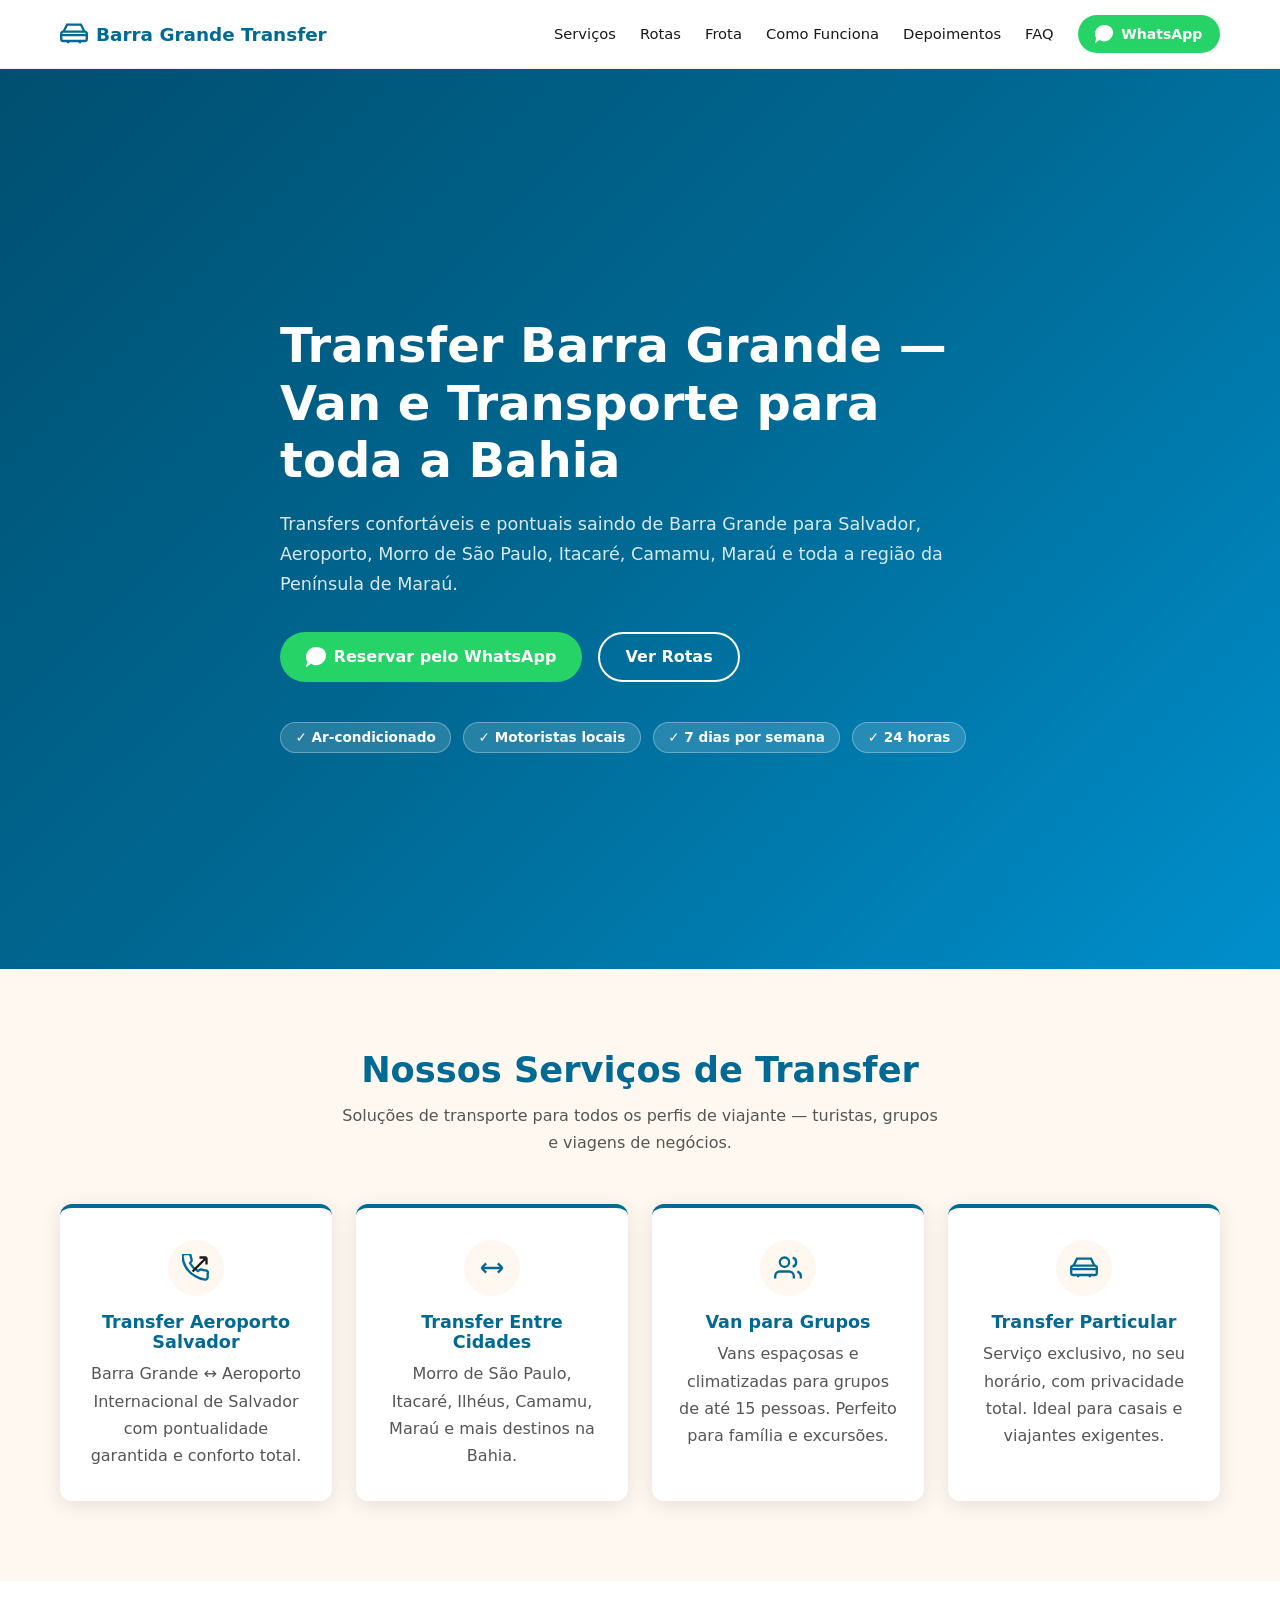
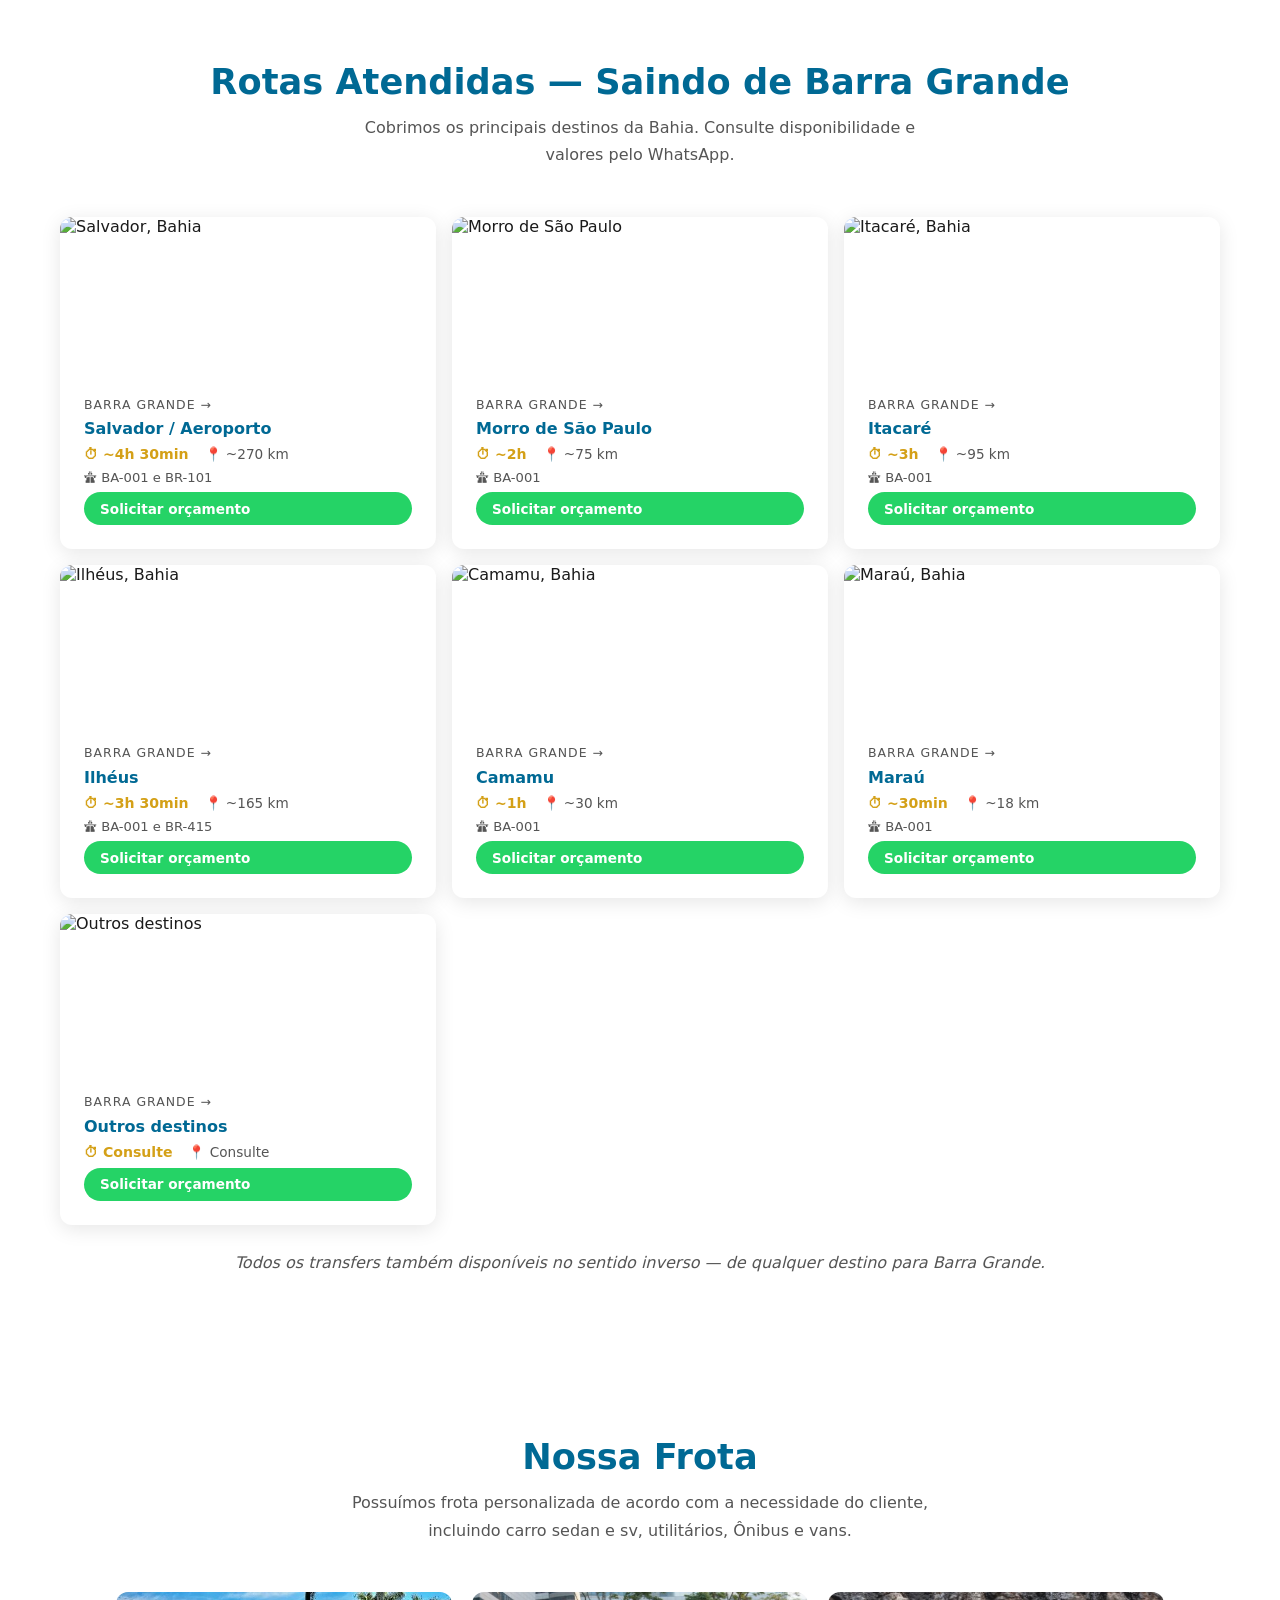
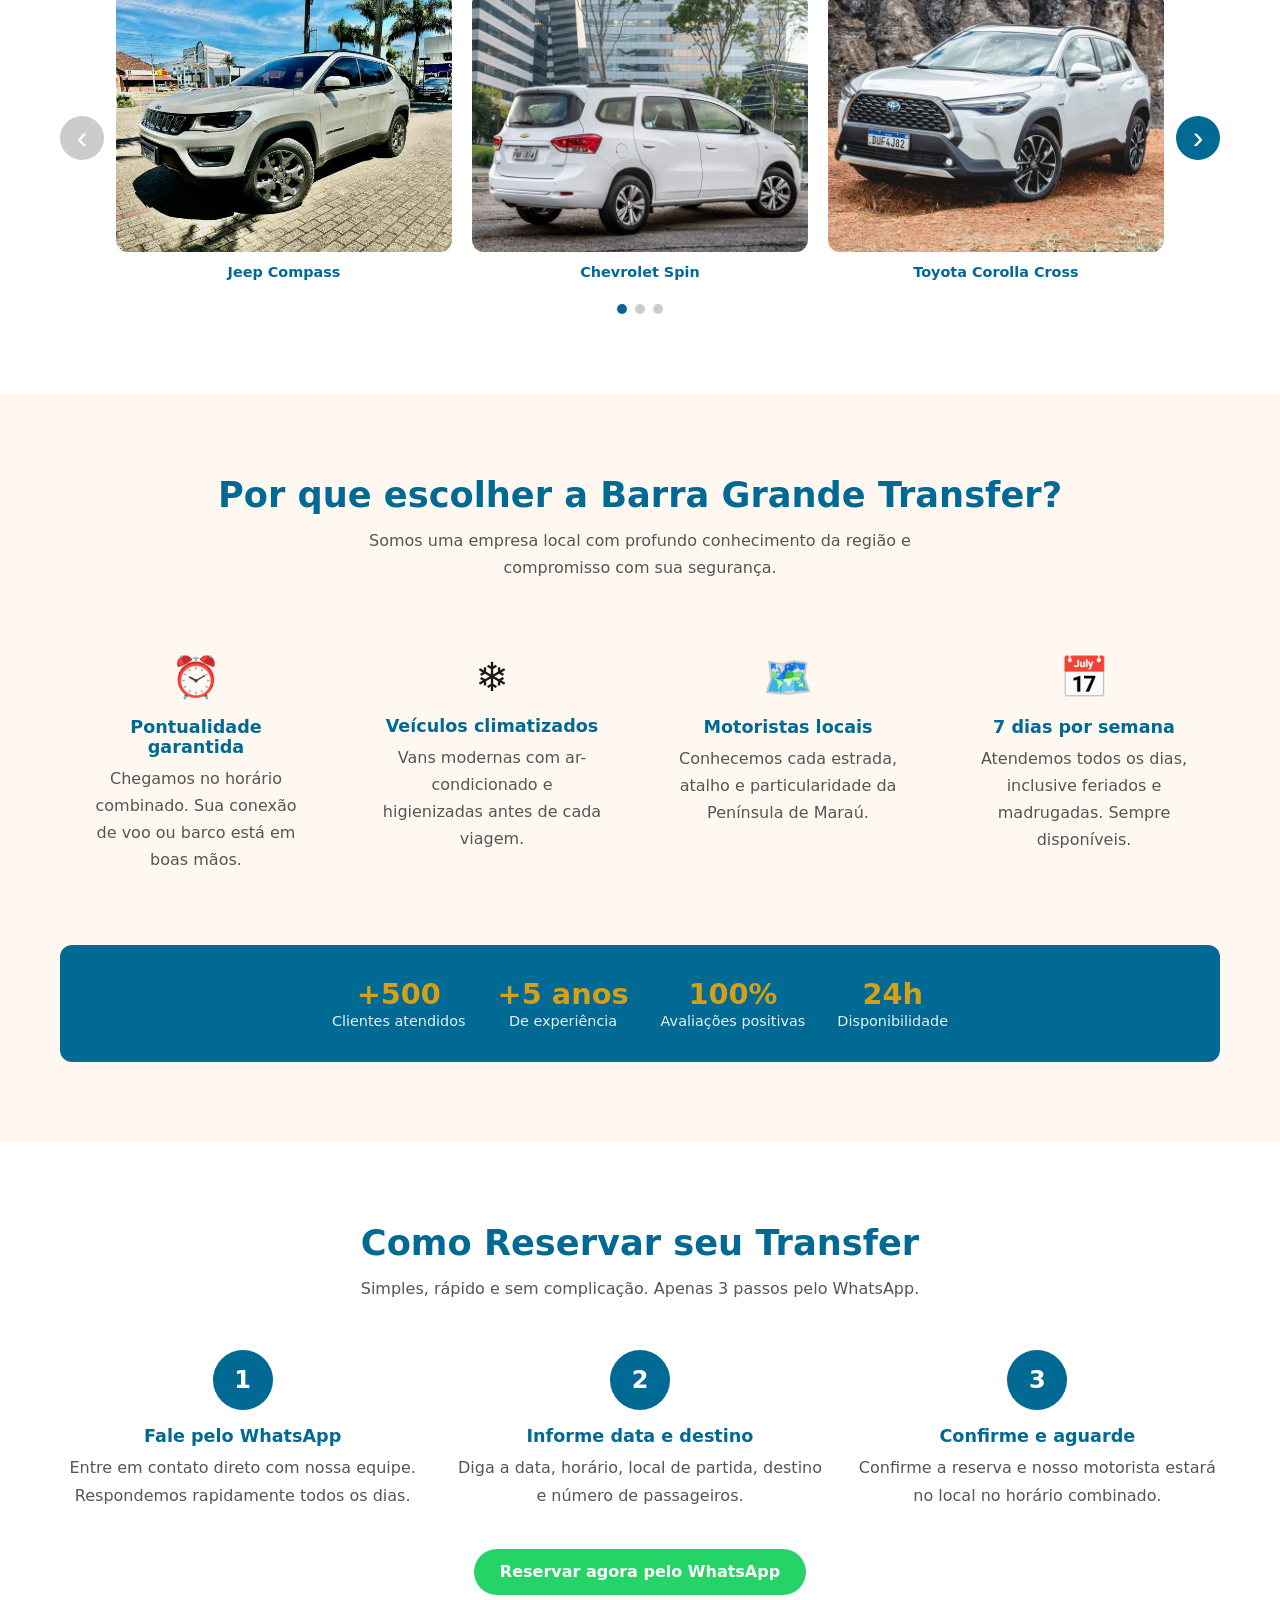
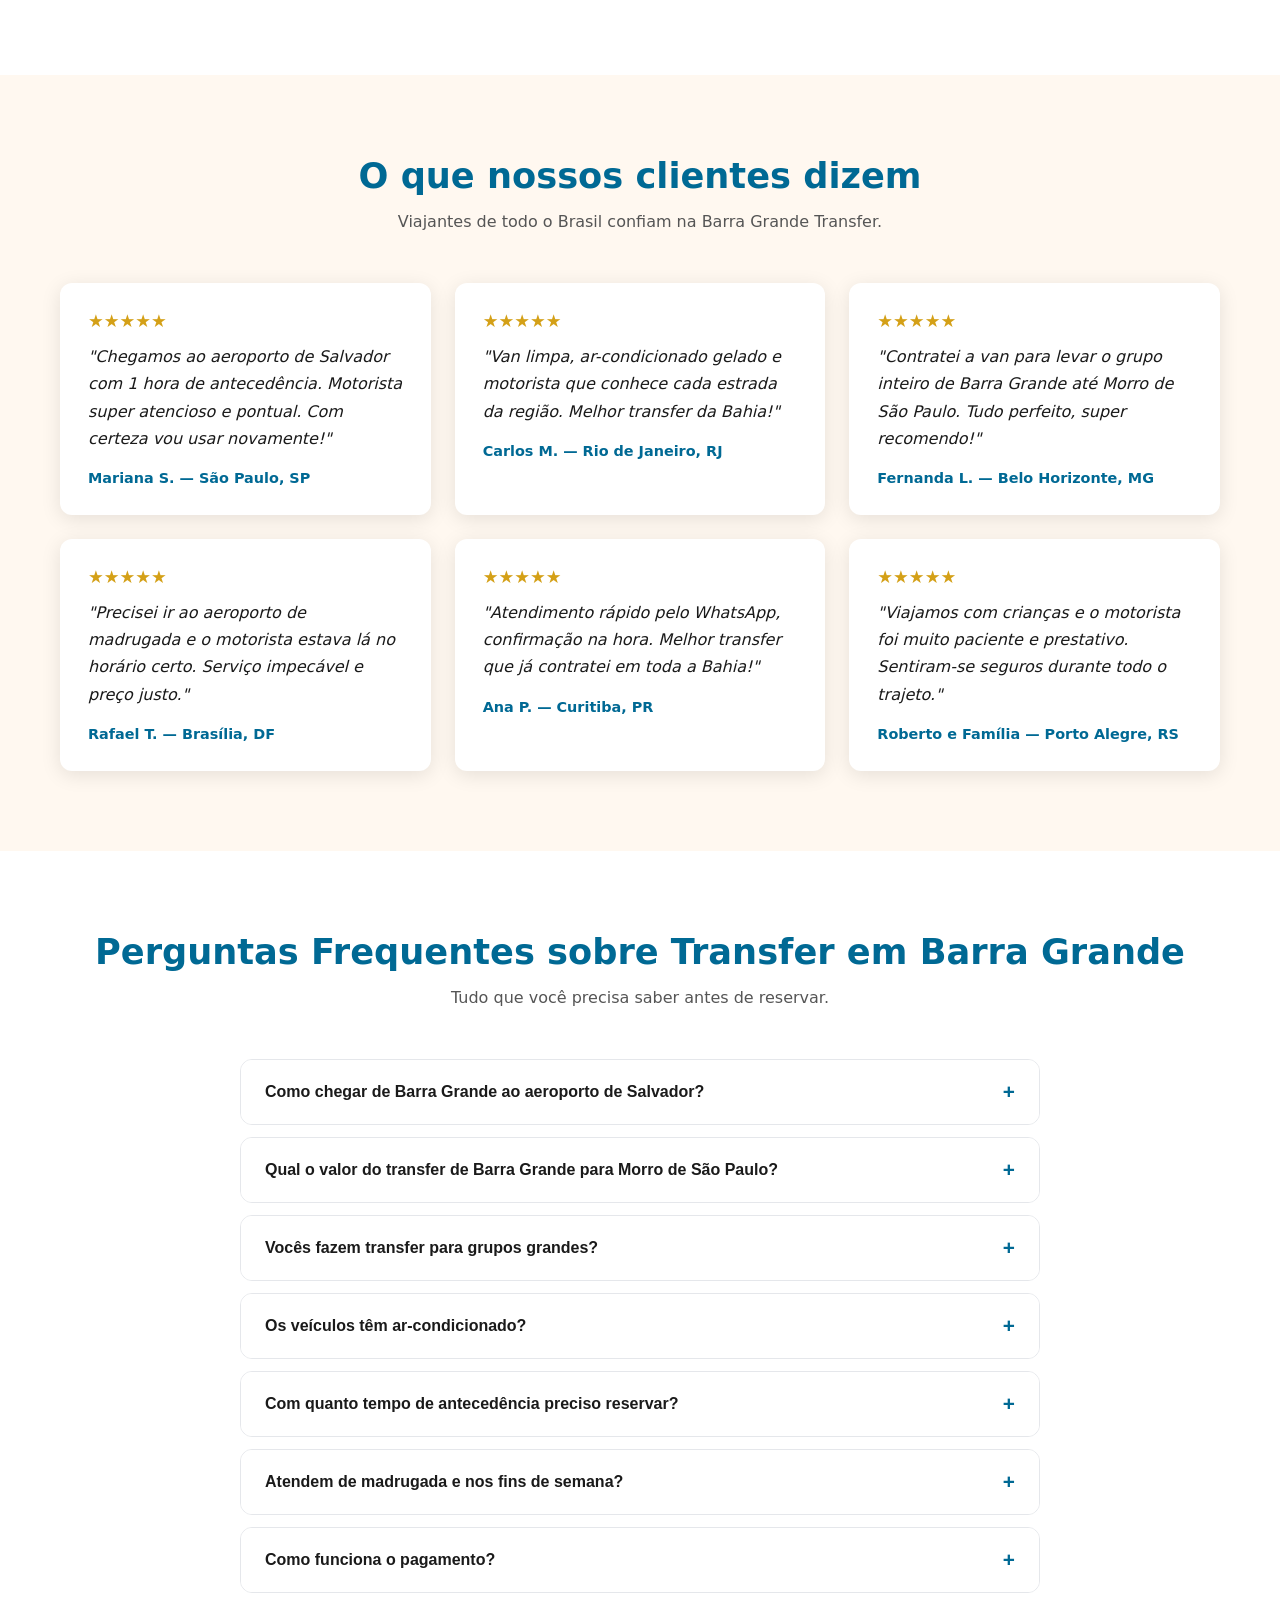
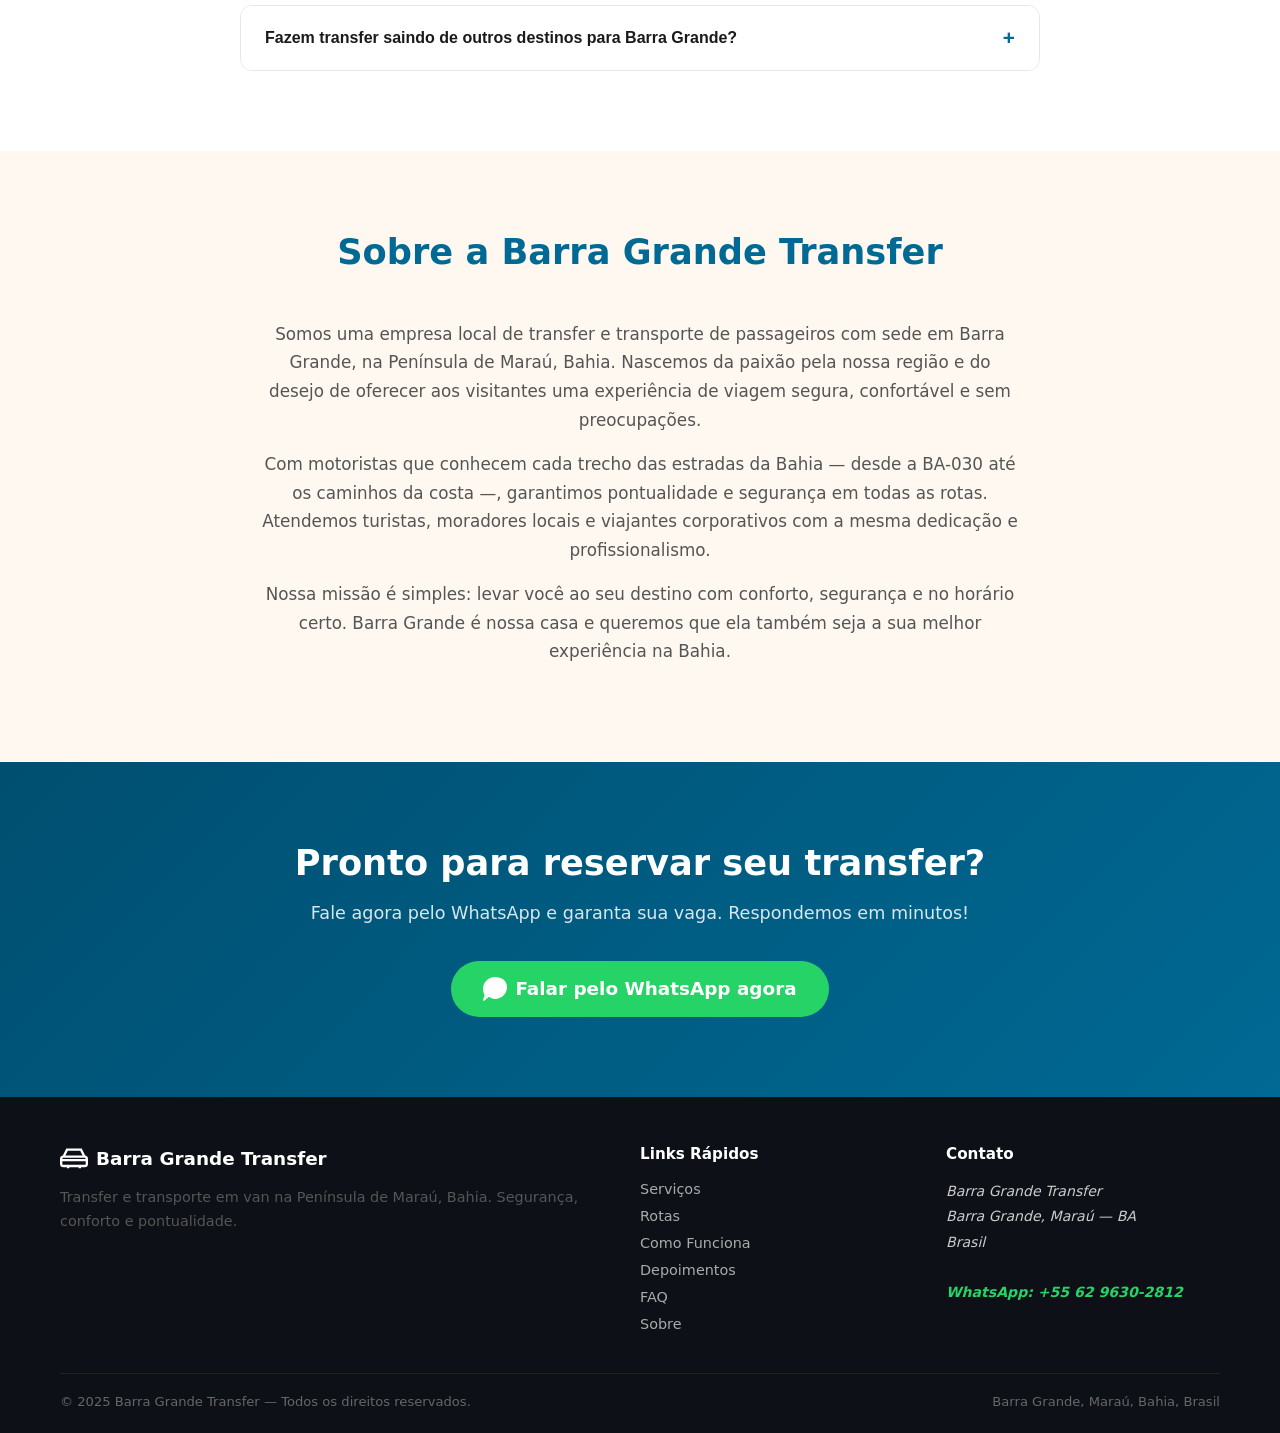
==== commit ce3029b0: "Merge pull request #7 from lugga1s/claude/fix-phone-whatsapp-routes-MT071-v2 Claude/fix phone whatsa" ====
--- a/index.html
+++ b/index.html
@@ -22,7 +22,7 @@
   <meta name="twitter:description" content="Transfers confortáveis saindo de Barra Grande para toda a Bahia.">
   <meta name="twitter:image" content="https://www.barragrandetransfer.com.br/images/og-image.jpg">
 
-  <link rel="stylesheet" href="css/style.css">
+  <link rel="stylesheet" href="css/style.css?v=4">
 
   <!-- JSON-LD: LocalBusiness -->
   <script type="application/ld+json">
@@ -118,6 +118,7 @@
     <nav id="nav-menu" role="navigation" aria-label="Menu principal">
       <a href="#servicos" class="nav-link">Serviços</a>
       <a href="#rotas" class="nav-link">Rotas</a>
+      <a href="#frota" class="nav-link">Frota</a>
       <a href="#como-funciona" class="nav-link">Como Funciona</a>
       <a href="#depoimentos" class="nav-link">Depoimentos</a>
       <a href="#faq" class="nav-link">FAQ</a>
@@ -298,6 +299,45 @@
   </div>
 </section>
 
+<!-- FLEET -->
+<section id="frota" class="section">
+  <div class="container">
+    <div class="section-header">
+      <h2>Nossa Frota</h2>
+      <p>Possuímos frota personalizada de acordo com a necessidade do cliente, incluindo carro sedan e sv, utilitários, Ônibus e vans.</p>
+    </div>
+    <div class="fleet-carousel-wrapper">
+      <button class="fleet-btn fleet-btn-prev" aria-label="Anterior">&#8249;</button>
+      <div class="fleet-track-container">
+        <div class="fleet-track" id="fleet-track">
+          <div class="fleet-slide">
+            <img src="images/frota/frota-1.jpg" alt="Jeep Compass" loading="lazy">
+            <p class="fleet-caption">Jeep Compass</p>
+          </div>
+          <div class="fleet-slide">
+            <img src="images/frota/frota-2.jpg" alt="Chevrolet Spin" loading="lazy">
+            <p class="fleet-caption">Chevrolet Spin</p>
+          </div>
+          <div class="fleet-slide">
+            <img src="images/frota/frota-3.jpg" alt="Toyota Corolla Cross" loading="lazy">
+            <p class="fleet-caption">Toyota Corolla Cross</p>
+          </div>
+          <div class="fleet-slide">
+            <img src="images/frota/frota-4.jpg" alt="Toyota Corolla" loading="lazy">
+            <p class="fleet-caption">Toyota Corolla</p>
+          </div>
+          <div class="fleet-slide">
+            <img src="images/frota/frota-5.jpg" alt="Mercedes Sprinter" loading="lazy">
+            <p class="fleet-caption">Mercedes Sprinter</p>
+          </div>
+        </div>
+      </div>
+      <button class="fleet-btn fleet-btn-next" aria-label="Próximo">&#8250;</button>
+    </div>
+    <div class="fleet-dots" id="fleet-dots"></div>
+  </div>
+</section>
+
 <!-- WHY US -->
 <section id="diferenciais" class="section section-alt">
   <div class="container">
@@ -524,6 +564,6 @@
   <svg viewBox="0 0 24 24" fill="white"><path d="M17.472 14.382c-.297-.149-1.758-.867-2.03-.967-.273-.099-.471-.148-.67.15-.197.297-.767.966-.94 1.164-.173.199-.347.223-.644.075-.297-.15-1.255-.463-2.39-1.475-.883-.788-1.48-1.761-1.653-2.059-.173-.297-.018-.458.13-.606.134-.133.298-.347.446-.52.149-.174.198-.298.298-.497.099-.198.05-.371-.025-.52-.075-.149-.669-1.612-.916-2.207-.242-.579-.487-.5-.669-.51-.173-.008-.371-.01-.57-.01-.198 0-.52.074-.792.372-.272.297-1.04 1.016-1.04 2.479 0 1.462 1.065 2.875 1.213 3.074.149.198 2.096 3.2 5.077 4.487.709.306 1.262.489 1.694.625.712.227 1.36.195 1.871.118.571-.085 1.758-.719 2.006-1.413.248-.694.248-1.289.173-1.413-.074-.124-.272-.198-.57-.347z"/><path d="M12 0C5.373 0 0 5.373 0 12c0 2.126.556 4.12 1.529 5.845L.057 23.25c-.073.277.043.57.297.694.254.124.546.049.737-.186l4.948-3.946C7.396 21.013 9.625 22 12 22c6.627 0 12-5.373 12-12S18.627 0 12 0z"/></svg>
 </a>
 
-<script src="js/main.js" defer></script>
+<script src="js/main.js?v=4" defer></script>
 </body>
 </html>
--- a/css/style.css
+++ b/css/style.css
@@ -45,9 +45,8 @@
 #header { position: sticky; top: 0; z-index: 999; background: #fff; border-bottom: 1px solid #eee; transition: box-shadow var(--trans); }
 #header.scrolled { box-shadow: var(--sombra); }
 .header-inner { display: flex; align-items: center; justify-content: space-between; height: 68px; gap: 1rem; }
-.logo { display: flex; align-items: center; }
-.logo-img { height: 50px; width: auto; display: block; }
-.logo-footer { background: #fff; border-radius: 8px; padding: 4px 8px; }
+.logo { display: flex; align-items: center; gap: 0.5rem; font-weight: 800; font-size: 1.15rem; color: var(--azul); white-space: nowrap; }
+.logo svg { width: 28px; height: 28px; flex-shrink: 0; }
 #nav-menu { display: flex; align-items: center; gap: 1.5rem; }
 .nav-link { font-weight: 500; font-size: 0.92rem; color: var(--texto); padding: 0.25rem 0; border-bottom: 2px solid transparent; transition: var(--trans); }
 .nav-link:hover, .nav-link.active { color: var(--azul); border-bottom-color: var(--azul); }
@@ -163,7 +162,7 @@
 footer { background: #0d1117; color: #ccc; padding: 3rem 0 1.5rem; }
 .footer-grid { display: grid; gap: 2rem; grid-template-columns: 1fr; margin-bottom: 2.5rem; }
 @media (min-width: 768px) { .footer-grid { grid-template-columns: 2fr 1fr 1fr; } }
-.footer-brand .logo { margin-bottom: 0.75rem; }
+.footer-brand .logo { color: #fff; margin-bottom: 0.75rem; }
 .footer-brand p { font-size: 0.9rem; }
 .footer-col h4 { color: #fff; margin-bottom: 1rem; font-size: 0.95rem; }
 .footer-col ul { display: flex; flex-direction: column; gap: 0.5rem; }
@@ -175,14 +174,17 @@
 /* ── FLEET CAROUSEL ─────────────────────────────────────────── */
 .fleet-carousel-wrapper { position: relative; display: flex; align-items: center; gap: 0.75rem; }
 .fleet-track-container { overflow: hidden; flex: 1; }
-.fleet-track { display: flex; gap: 1rem; transition: transform 0.4s ease; will-change: transform; }
-.fleet-slide { flex: 0 0 calc((100% - 4rem) / 5); min-width: 0; }
-.fleet-slide img { width: 100%; height: 240px; object-fit: cover; border-radius: var(--radius); display: block; }
+.fleet-track { display: flex; gap: 1.25rem; transition: transform 0.4s ease; will-change: transform; }
+.fleet-slide { flex: 0 0 calc((100% - 2.5rem) / 3); min-width: 0; }
+.fleet-slide img { width: 100%; height: 260px; object-fit: cover; border-radius: var(--radius); display: block; }
+.fleet-caption { text-align: center; margin: 0.5rem 0 0; font-size: 0.9rem; font-weight: 600; color: var(--azul); }
 .fleet-btn { width: 44px; height: 44px; background: var(--azul); color: #fff; border: none; border-radius: 50%; font-size: 2rem; line-height: 1; cursor: pointer; flex-shrink: 0; transition: var(--trans); display: flex; align-items: center; justify-content: center; padding-bottom: 2px; }
 .fleet-btn:hover { background: var(--azul-dark); transform: scale(1.05); }
 .fleet-btn:disabled { background: #ccc; cursor: default; transform: none; }
-@media (max-width: 900px) { .fleet-slide { flex: 0 0 calc((100% - 2rem) / 3); } }
-@media (max-width: 600px) { .fleet-slide { flex: 0 0 calc((100% - 1rem) / 1.5); } .fleet-slide img { height: 180px; } }
+.fleet-dots { display: flex; justify-content: center; gap: 0.5rem; margin-top: 1.25rem; }
+.fleet-dots button { width: 10px; height: 10px; border-radius: 50%; border: none; background: #ccc; cursor: pointer; padding: 0; transition: background 0.2s; }
+.fleet-dots button.active { background: var(--azul); }
+@media (max-width: 768px) { .fleet-slide { flex: 0 0 100%; } .fleet-slide img { height: 220px; } .fleet-btn { width: 36px; height: 36px; font-size: 1.5rem; } }
 
 /* ── FLOATING WHATSAPP ──────────────────────────────────────── */
 #float-whatsapp { position: fixed; bottom: 1.5rem; right: 1.5rem; z-index: 1000; background: var(--whatsapp); color: #fff; width: 58px; height: 58px; border-radius: 50%; display: flex; align-items: center; justify-content: center; box-shadow: 0 4px 20px rgba(37,211,102,0.5); opacity: 0; pointer-events: none; transition: opacity 0.3s ease, transform 0.3s ease; animation: bounce 2s infinite 3s; }
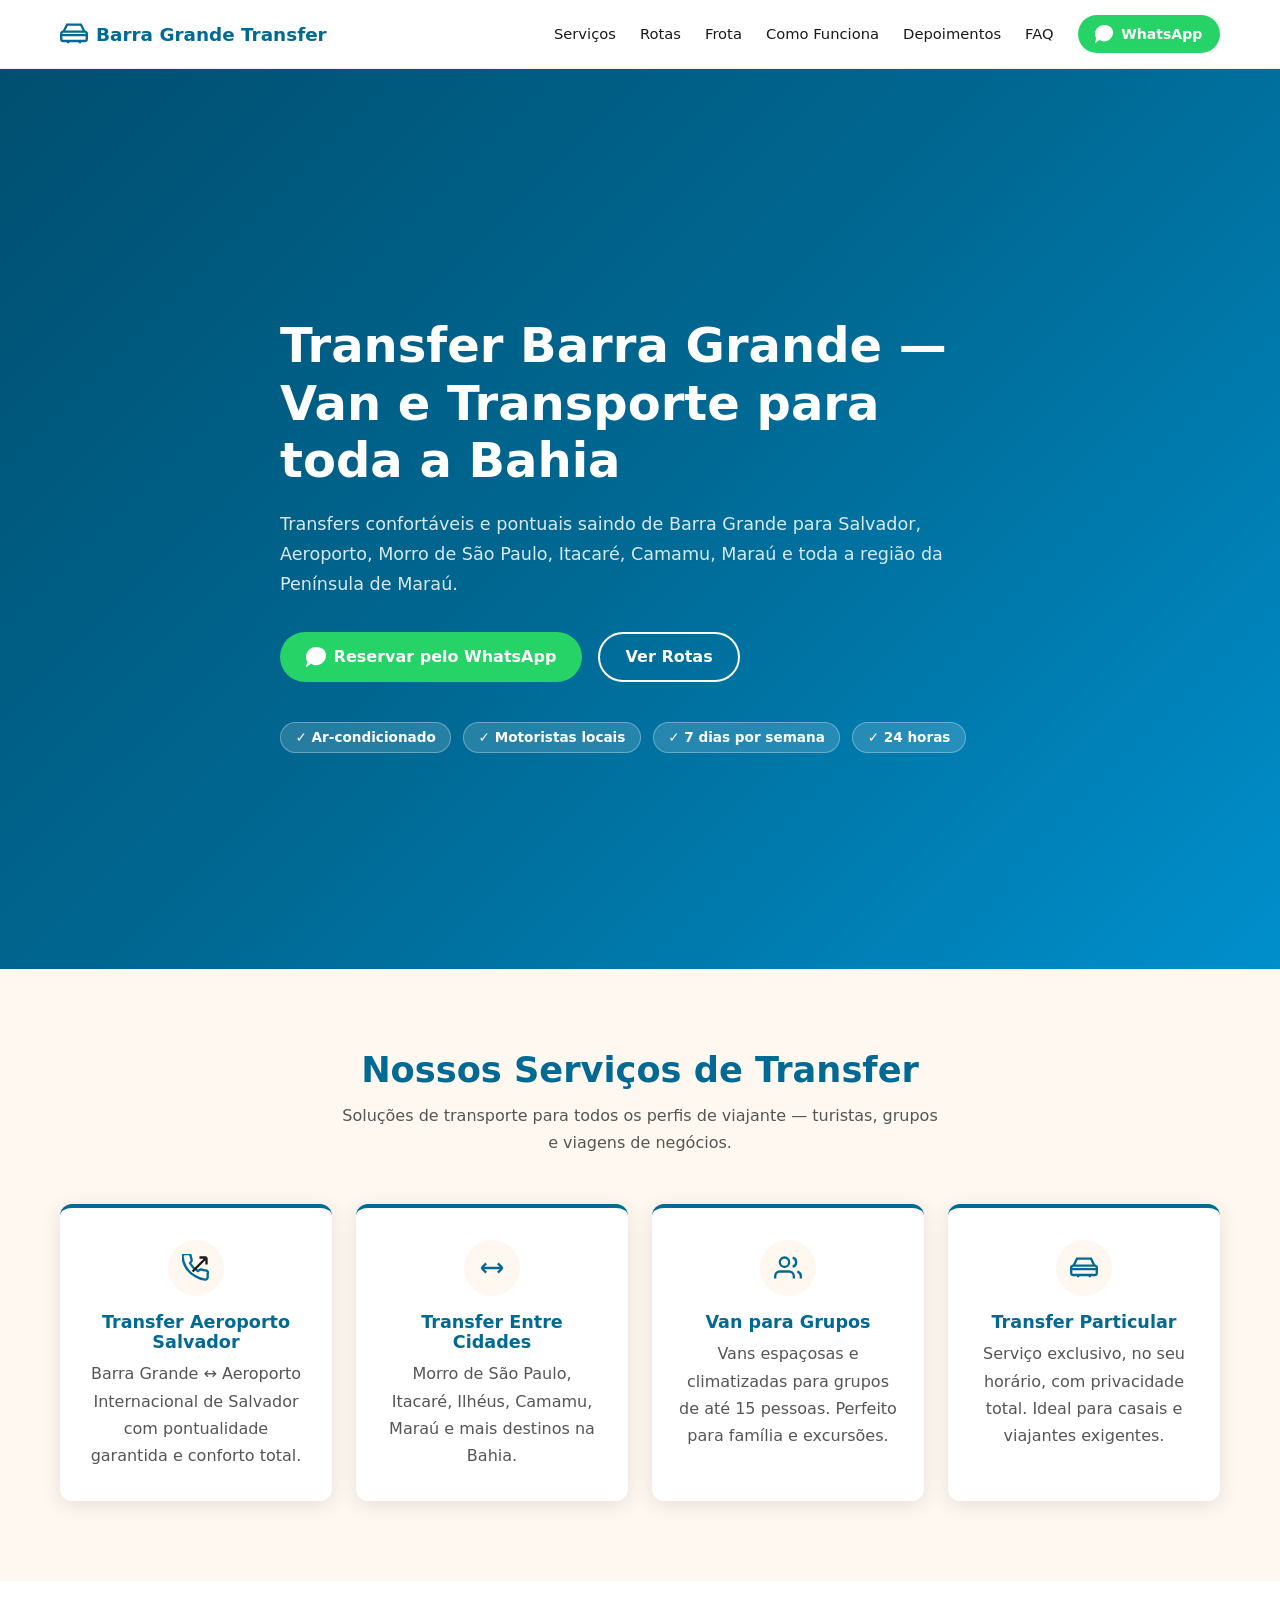
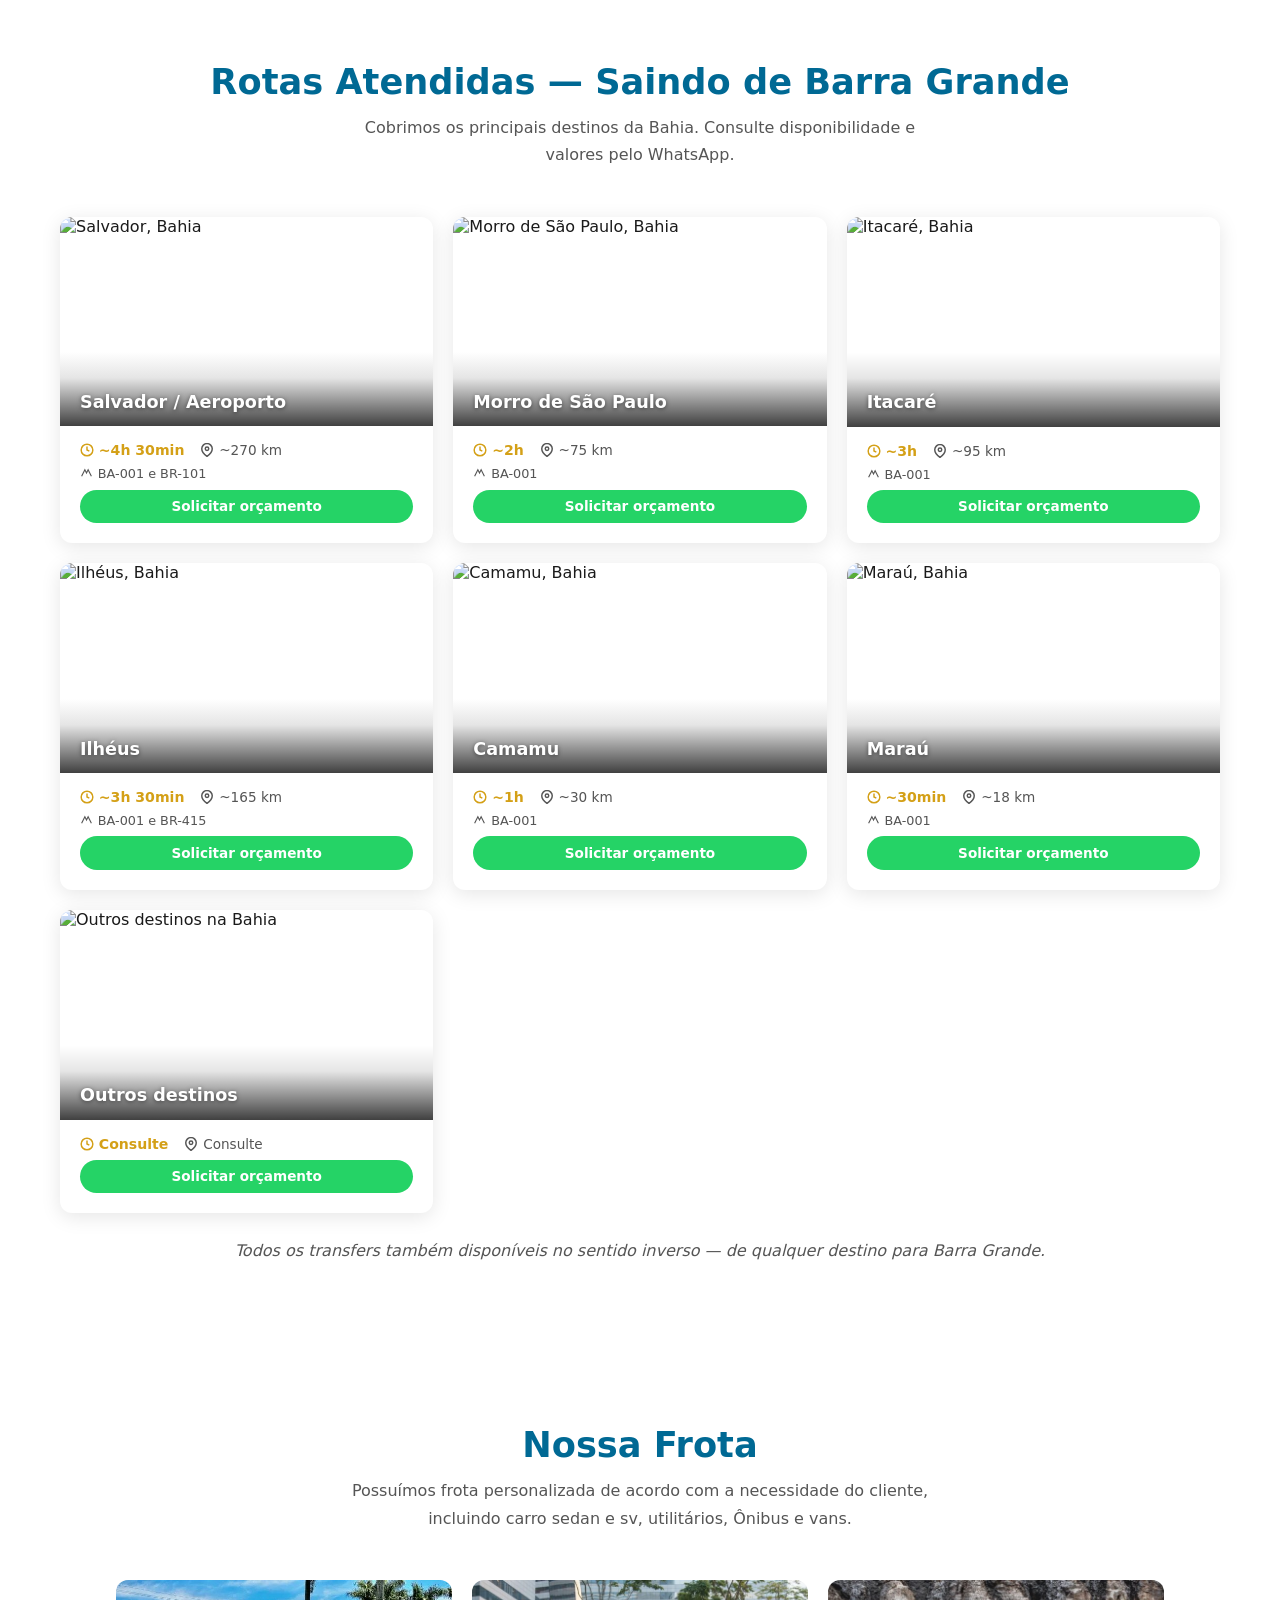
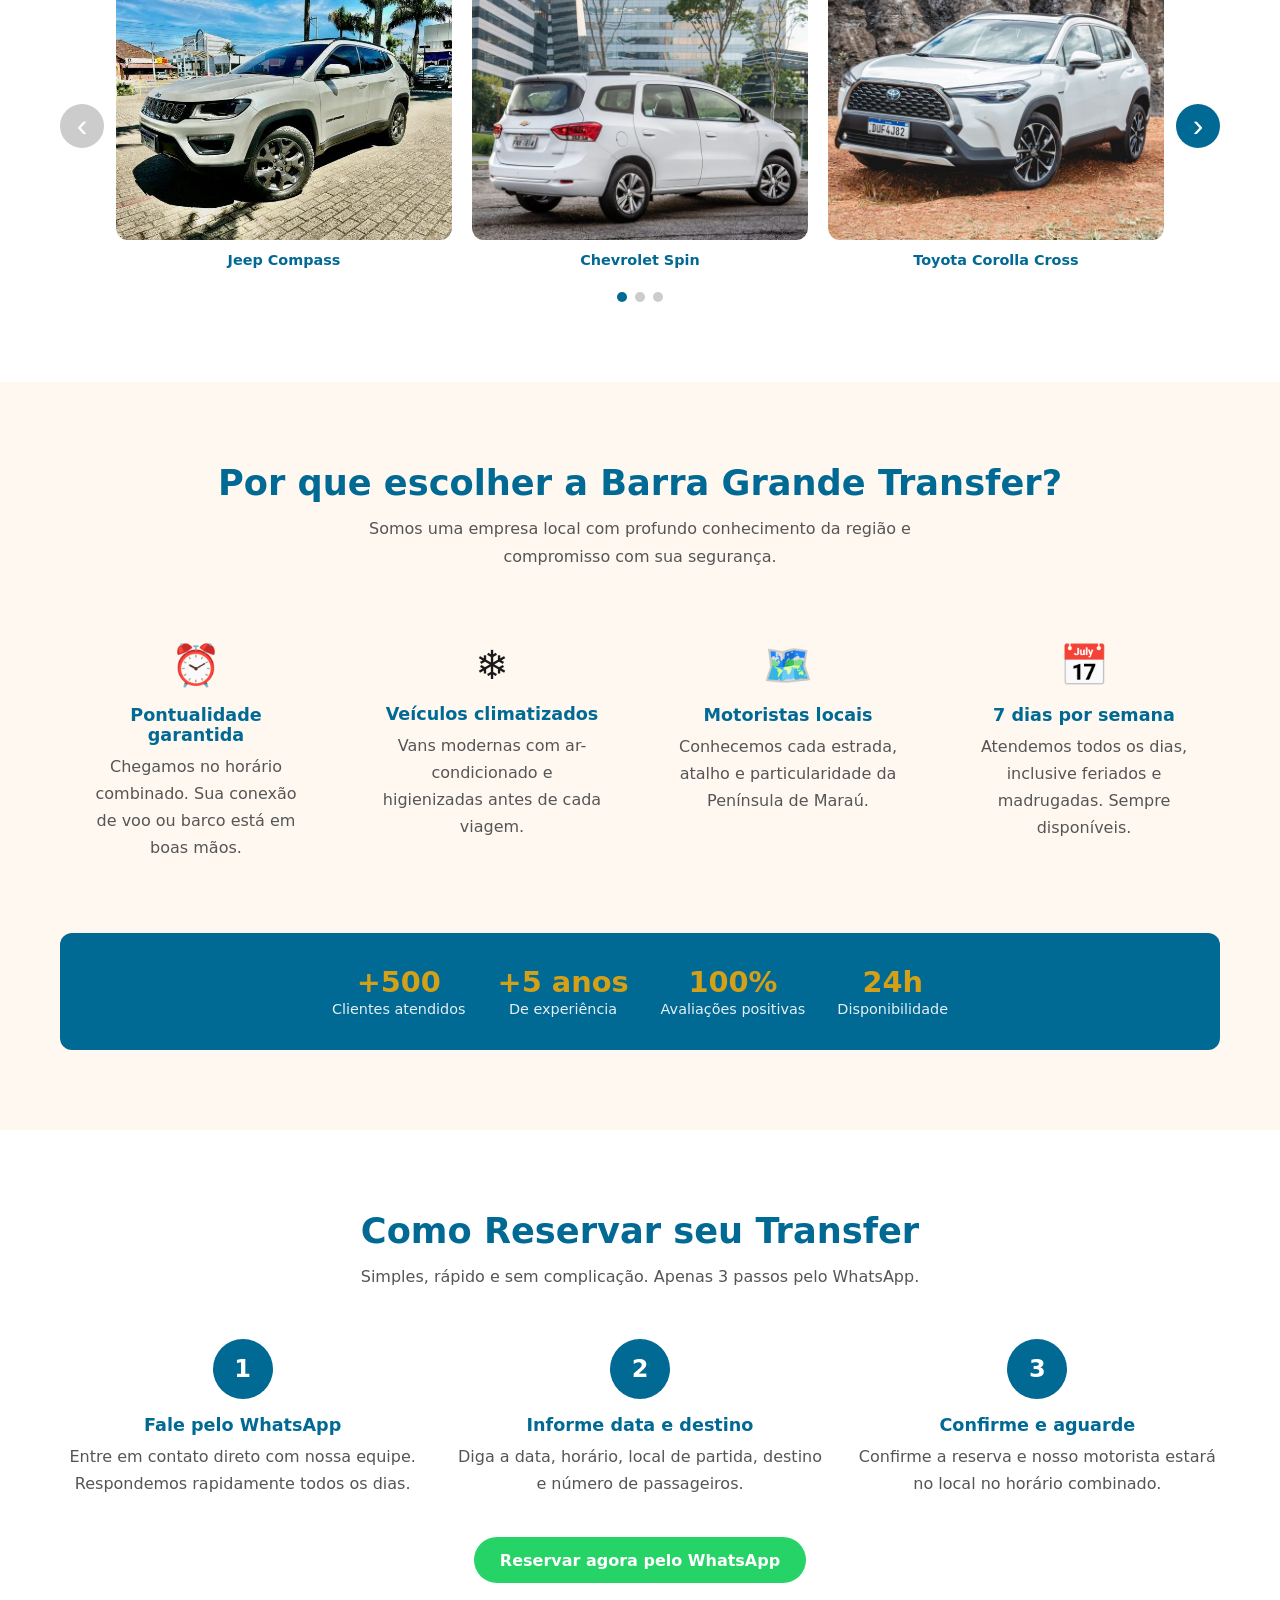
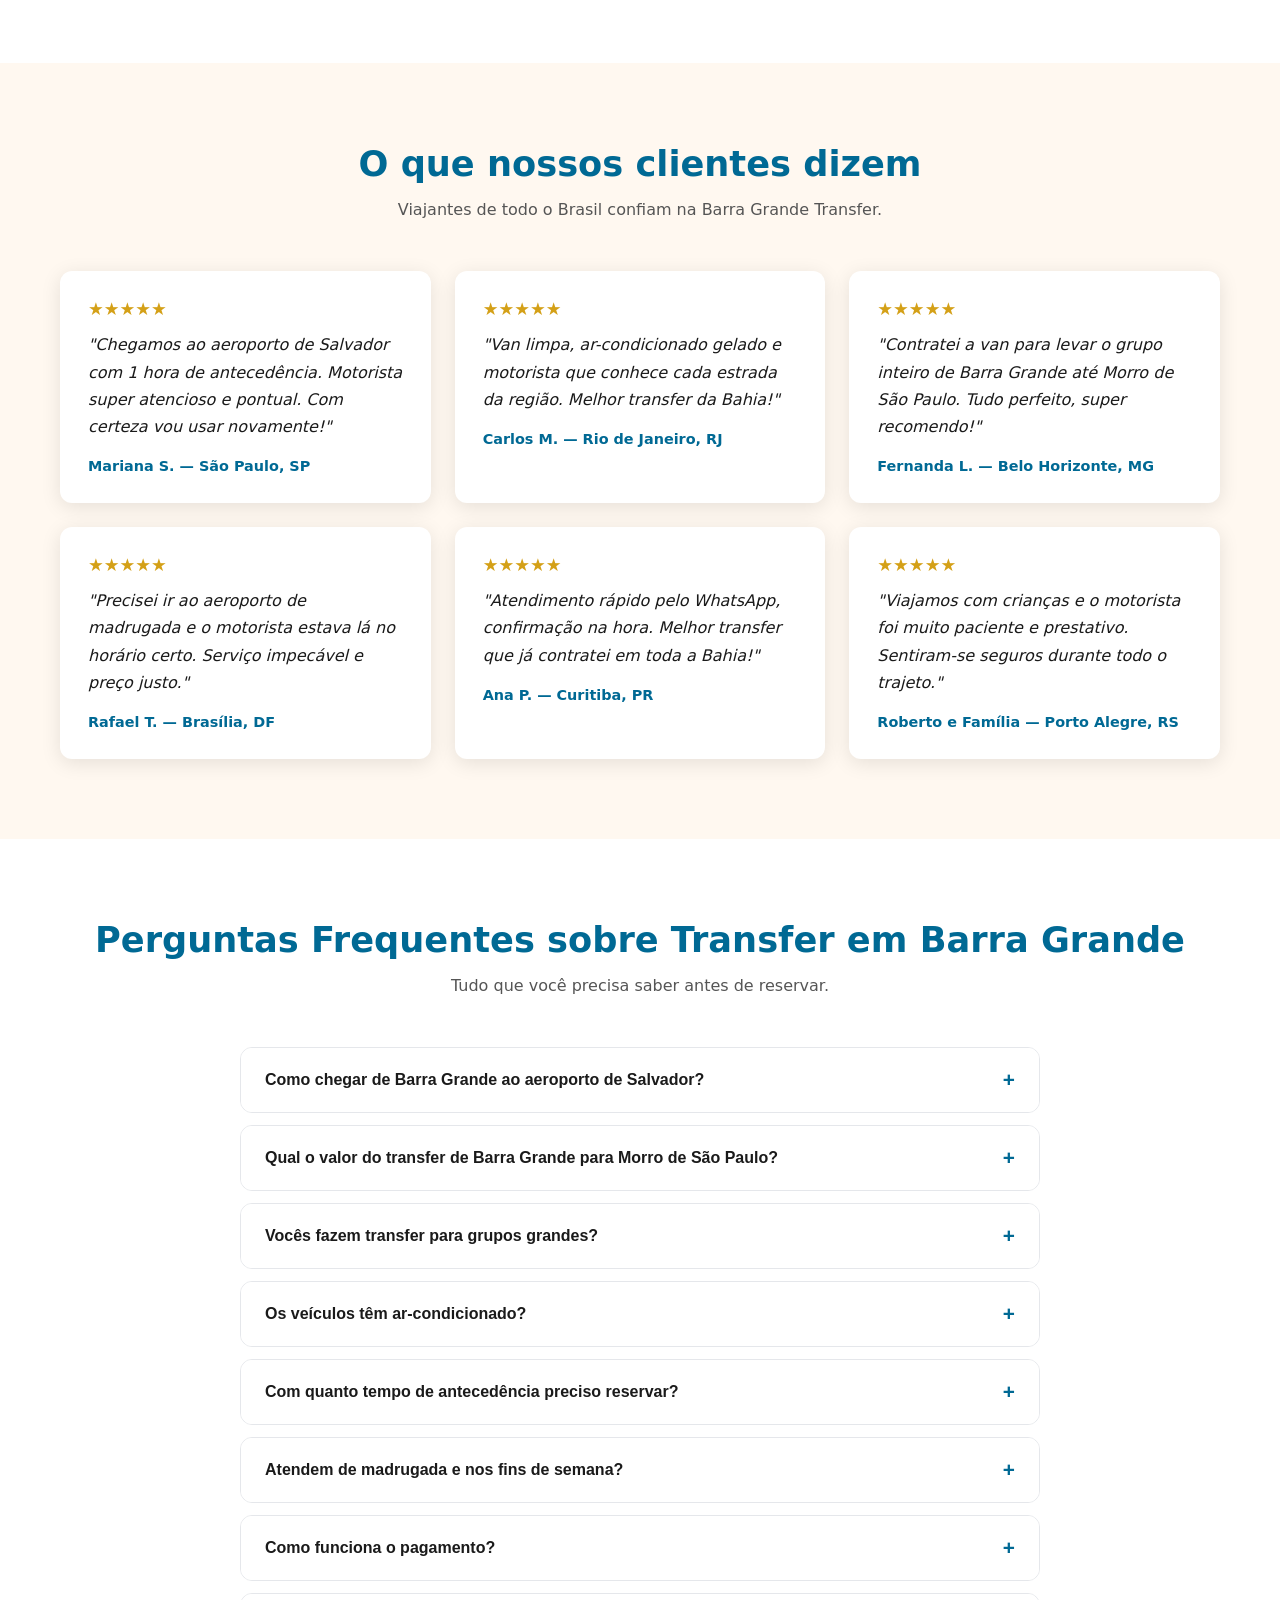
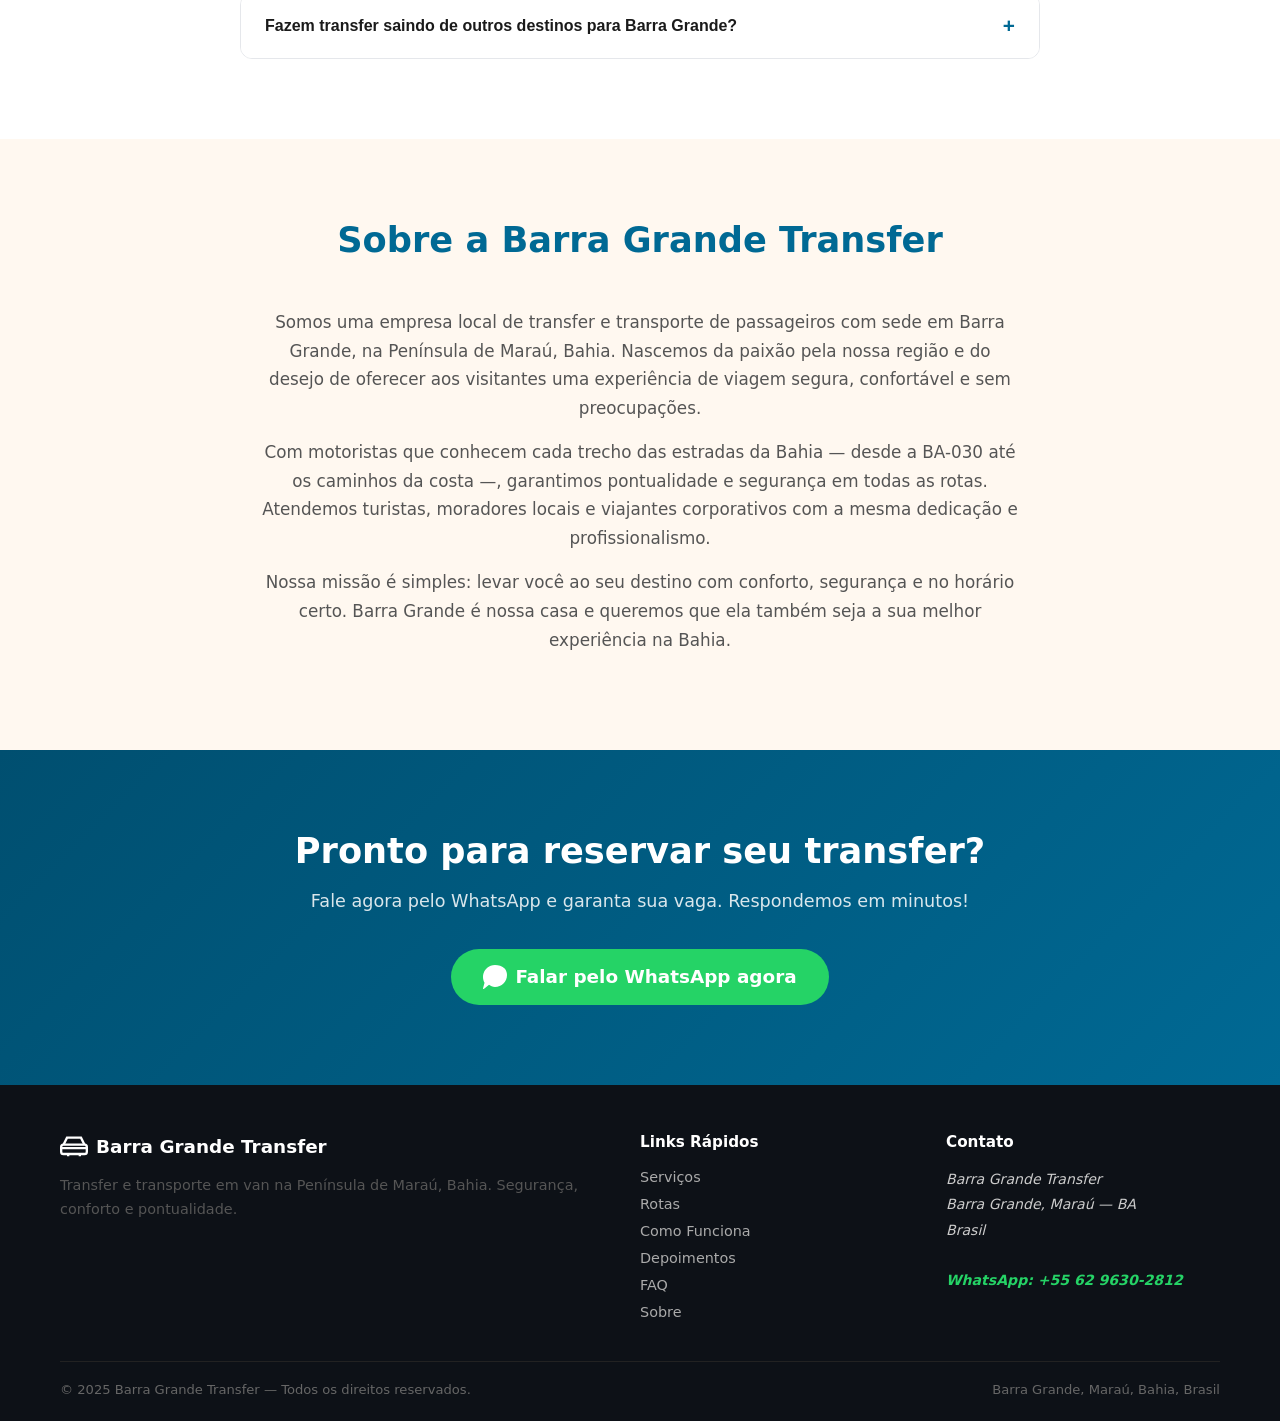
==== commit 554c60b4: "Redesign destination cards section with modern travel card layout - Move destination names onto imag" ====
--- a/index.html
+++ b/index.html
@@ -204,96 +204,118 @@
       <p>Cobrimos os principais destinos da Bahia. Consulte disponibilidade e valores pelo WhatsApp.</p>
     </div>
     <div class="routes-grid">
-      <div class="route-card">
-        <img class="route-img" src="https://picsum.photos/seed/salvador/800/400" alt="Salvador, Bahia" loading="lazy">
-        <div class="route-card-content">
-          <span class="route-from">Barra Grande →</span>
-          <h3>Salvador / Aeroporto</h3>
-          <div class="route-meta">
-            <span class="route-time">⏱ ~4h 30min</span>
-            <span class="route-distance">📍 ~270 km</span>
-          </div>
-          <span class="route-road">🛣 BA-001 e BR-101</span>
-          <a href="https://wa.me/556296302812?text=Hi!%20I%20need%20a%20transfer%20in%20Barra%20Grande%F0%9F%8C%B4%0ADestination:%20Salvador%20/%20Aeroporto%0ADate:%20%0APassengers:" class="btn btn-whatsapp" target="_blank" rel="noopener">Solicitar orçamento</a>
-        </div>
-      </div>
-      <div class="route-card">
-        <img class="route-img" src="https://picsum.photos/seed/morro/800/400" alt="Morro de São Paulo" loading="lazy">
-        <div class="route-card-content">
-          <span class="route-from">Barra Grande →</span>
-          <h3>Morro de São Paulo</h3>
-          <div class="route-meta">
-            <span class="route-time">⏱ ~2h</span>
-            <span class="route-distance">📍 ~75 km</span>
-          </div>
-          <span class="route-road">🛣 BA-001</span>
-          <a href="https://wa.me/556296302812?text=Hi!%20I%20need%20a%20transfer%20in%20Barra%20Grande%F0%9F%8C%B4%0ADestination:%20Morro%20de%20São%20Paulo%0ADate:%20%0APassengers:" class="btn btn-whatsapp" target="_blank" rel="noopener">Solicitar orçamento</a>
-        </div>
-      </div>
-      <div class="route-card">
-        <img class="route-img" src="https://picsum.photos/seed/itacare/800/400" alt="Itacaré, Bahia" loading="lazy">
-        <div class="route-card-content">
-          <span class="route-from">Barra Grande →</span>
-          <h3>Itacaré</h3>
-          <div class="route-meta">
-            <span class="route-time">⏱ ~3h</span>
-            <span class="route-distance">📍 ~95 km</span>
-          </div>
-          <span class="route-road">🛣 BA-001</span>
-          <a href="https://wa.me/556296302812?text=Hi!%20I%20need%20a%20transfer%20in%20Barra%20Grande%F0%9F%8C%B4%0ADestination:%20Itacaré%0ADate:%20%0APassengers:" class="btn btn-whatsapp" target="_blank" rel="noopener">Solicitar orçamento</a>
-        </div>
-      </div>
-      <div class="route-card">
-        <img class="route-img" src="https://picsum.photos/seed/ilheus/800/400" alt="Ilhéus, Bahia" loading="lazy">
-        <div class="route-card-content">
-          <span class="route-from">Barra Grande →</span>
-          <h3>Ilhéus</h3>
-          <div class="route-meta">
-            <span class="route-time">⏱ ~3h 30min</span>
-            <span class="route-distance">📍 ~165 km</span>
-          </div>
-          <span class="route-road">🛣 BA-001 e BR-415</span>
-          <a href="https://wa.me/556296302812?text=Hi!%20I%20need%20a%20transfer%20in%20Barra%20Grande%F0%9F%8C%B4%0ADestination:%20Ilhéus%0ADate:%20%0APassengers:" class="btn btn-whatsapp" target="_blank" rel="noopener">Solicitar orçamento</a>
-        </div>
-      </div>
-      <div class="route-card">
-        <img class="route-img" src="https://picsum.photos/seed/camamu/800/400" alt="Camamu, Bahia" loading="lazy">
-        <div class="route-card-content">
-          <span class="route-from">Barra Grande →</span>
-          <h3>Camamu</h3>
-          <div class="route-meta">
-            <span class="route-time">⏱ ~1h</span>
-            <span class="route-distance">📍 ~30 km</span>
-          </div>
-          <span class="route-road">🛣 BA-001</span>
-          <a href="https://wa.me/556296302812?text=Hi!%20I%20need%20a%20transfer%20in%20Barra%20Grande%F0%9F%8C%B4%0ADestination:%20Camamu%0ADate:%20%0APassengers:" class="btn btn-whatsapp" target="_blank" rel="noopener">Solicitar orçamento</a>
-        </div>
-      </div>
-      <div class="route-card">
-        <img class="route-img" src="https://picsum.photos/seed/marau/800/400" alt="Maraú, Bahia" loading="lazy">
-        <div class="route-card-content">
-          <span class="route-from">Barra Grande →</span>
-          <h3>Maraú</h3>
-          <div class="route-meta">
-            <span class="route-time">⏱ ~30min</span>
-            <span class="route-distance">📍 ~18 km</span>
-          </div>
-          <span class="route-road">🛣 BA-001</span>
-          <a href="https://wa.me/556296302812?text=Hi!%20I%20need%20a%20transfer%20in%20Barra%20Grande%F0%9F%8C%B4%0ADestination:%20Maraú%0ADate:%20%0APassengers:" class="btn btn-whatsapp" target="_blank" rel="noopener">Solicitar orçamento</a>
-        </div>
-      </div>
-      <div class="route-card">
-        <img class="route-img" src="https://picsum.photos/seed/destinos/800/400" alt="Outros destinos" loading="lazy">
-        <div class="route-card-content">
-          <span class="route-from">Barra Grande →</span>
-          <h3>Outros destinos</h3>
-          <div class="route-meta">
-            <span class="route-time">⏱ Consulte</span>
-            <span class="route-distance">📍 Consulte</span>
-          </div>
-          <a href="https://wa.me/556296302812?text=Hi!%20I%20need%20a%20transfer%20in%20Barra%20Grande%F0%9F%8C%B4%0ADestination:%20%0ADate:%20%0APassengers:" class="btn btn-whatsapp" target="_blank" rel="noopener">Solicitar orçamento</a>
-        </div>
-      </div>
+
+      <!-- Salvador -->
+      <div class="route-card">
+        <div class="route-img-wrapper">
+          <img class="route-img" src="https://picsum.photos/seed/salvador/800/450" alt="Salvador, Bahia" loading="lazy">
+          <div class="route-img-overlay"><h3>Salvador / Aeroporto</h3></div>
+        </div>
+        <div class="route-card-content">
+          <div class="route-meta">
+            <span class="route-time"><svg width="14" height="14" viewBox="0 0 24 24" fill="none" stroke="currentColor" stroke-width="2.5" aria-hidden="true"><circle cx="12" cy="12" r="10"/><polyline points="12 6 12 12 16 14"/></svg> ~4h 30min</span>
+            <span class="route-distance"><svg width="14" height="14" viewBox="0 0 24 24" fill="none" stroke="currentColor" stroke-width="2.5" aria-hidden="true"><path d="M21 10c0 7-9 13-9 13s-9-6-9-13a9 9 0 0 1 18 0z"/><circle cx="12" cy="10" r="3"/></svg> ~270 km</span>
+          </div>
+          <span class="route-road"><svg width="13" height="13" viewBox="0 0 24 24" fill="none" stroke="currentColor" stroke-width="2" aria-hidden="true"><path d="M3 17l6-12 3 6 3-6 6 12"/></svg> BA-001 e BR-101</span>
+          <a href="https://wa.me/556296302812?text=Ol%C3%A1!%20Preciso%20de%20um%20transfer%20em%20Barra%20Grande%F0%9F%8C%B4%0ADestino%3A%20Salvador%20%2F%20Aeroporto%0AData%3A%20%0APassageiros%3A" class="btn btn-whatsapp" target="_blank" rel="noopener">Solicitar orçamento</a>
+        </div>
+      </div>
+
+      <!-- Morro de São Paulo -->
+      <div class="route-card">
+        <div class="route-img-wrapper">
+          <img class="route-img" src="https://picsum.photos/seed/morro/800/450" alt="Morro de São Paulo, Bahia" loading="lazy">
+          <div class="route-img-overlay"><h3>Morro de São Paulo</h3></div>
+        </div>
+        <div class="route-card-content">
+          <div class="route-meta">
+            <span class="route-time"><svg width="14" height="14" viewBox="0 0 24 24" fill="none" stroke="currentColor" stroke-width="2.5" aria-hidden="true"><circle cx="12" cy="12" r="10"/><polyline points="12 6 12 12 16 14"/></svg> ~2h</span>
+            <span class="route-distance"><svg width="14" height="14" viewBox="0 0 24 24" fill="none" stroke="currentColor" stroke-width="2.5" aria-hidden="true"><path d="M21 10c0 7-9 13-9 13s-9-6-9-13a9 9 0 0 1 18 0z"/><circle cx="12" cy="10" r="3"/></svg> ~75 km</span>
+          </div>
+          <span class="route-road"><svg width="13" height="13" viewBox="0 0 24 24" fill="none" stroke="currentColor" stroke-width="2" aria-hidden="true"><path d="M3 17l6-12 3 6 3-6 6 12"/></svg> BA-001</span>
+          <a href="https://wa.me/556296302812?text=Ol%C3%A1!%20Preciso%20de%20um%20transfer%20em%20Barra%20Grande%F0%9F%8C%B4%0ADestino%3A%20Morro%20de%20S%C3%A3o%20Paulo%0AData%3A%20%0APassageiros%3A" class="btn btn-whatsapp" target="_blank" rel="noopener">Solicitar orçamento</a>
+        </div>
+      </div>
+
+      <!-- Itacaré -->
+      <div class="route-card">
+        <div class="route-img-wrapper">
+          <img class="route-img" src="https://picsum.photos/seed/itacare/800/450" alt="Itacaré, Bahia" loading="lazy">
+          <div class="route-img-overlay"><h3>Itacaré</h3></div>
+        </div>
+        <div class="route-card-content">
+          <div class="route-meta">
+            <span class="route-time"><svg width="14" height="14" viewBox="0 0 24 24" fill="none" stroke="currentColor" stroke-width="2.5" aria-hidden="true"><circle cx="12" cy="12" r="10"/><polyline points="12 6 12 12 16 14"/></svg> ~3h</span>
+            <span class="route-distance"><svg width="14" height="14" viewBox="0 0 24 24" fill="none" stroke="currentColor" stroke-width="2.5" aria-hidden="true"><path d="M21 10c0 7-9 13-9 13s-9-6-9-13a9 9 0 0 1 18 0z"/><circle cx="12" cy="10" r="3"/></svg> ~95 km</span>
+          </div>
+          <span class="route-road"><svg width="13" height="13" viewBox="0 0 24 24" fill="none" stroke="currentColor" stroke-width="2" aria-hidden="true"><path d="M3 17l6-12 3 6 3-6 6 12"/></svg> BA-001</span>
+          <a href="https://wa.me/556296302812?text=Ol%C3%A1!%20Preciso%20de%20um%20transfer%20em%20Barra%20Grande%F0%9F%8C%B4%0ADestino%3A%20Itacar%C3%A9%0AData%3A%20%0APassageiros%3A" class="btn btn-whatsapp" target="_blank" rel="noopener">Solicitar orçamento</a>
+        </div>
+      </div>
+
+      <!-- Ilhéus -->
+      <div class="route-card">
+        <div class="route-img-wrapper">
+          <img class="route-img" src="https://picsum.photos/seed/ilheus/800/450" alt="Ilhéus, Bahia" loading="lazy">
+          <div class="route-img-overlay"><h3>Ilhéus</h3></div>
+        </div>
+        <div class="route-card-content">
+          <div class="route-meta">
+            <span class="route-time"><svg width="14" height="14" viewBox="0 0 24 24" fill="none" stroke="currentColor" stroke-width="2.5" aria-hidden="true"><circle cx="12" cy="12" r="10"/><polyline points="12 6 12 12 16 14"/></svg> ~3h 30min</span>
+            <span class="route-distance"><svg width="14" height="14" viewBox="0 0 24 24" fill="none" stroke="currentColor" stroke-width="2.5" aria-hidden="true"><path d="M21 10c0 7-9 13-9 13s-9-6-9-13a9 9 0 0 1 18 0z"/><circle cx="12" cy="10" r="3"/></svg> ~165 km</span>
+          </div>
+          <span class="route-road"><svg width="13" height="13" viewBox="0 0 24 24" fill="none" stroke="currentColor" stroke-width="2" aria-hidden="true"><path d="M3 17l6-12 3 6 3-6 6 12"/></svg> BA-001 e BR-415</span>
+          <a href="https://wa.me/556296302812?text=Ol%C3%A1!%20Preciso%20de%20um%20transfer%20em%20Barra%20Grande%F0%9F%8C%B4%0ADestino%3A%20Ilh%C3%A9us%0AData%3A%20%0APassageiros%3A" class="btn btn-whatsapp" target="_blank" rel="noopener">Solicitar orçamento</a>
+        </div>
+      </div>
+
+      <!-- Camamu -->
+      <div class="route-card">
+        <div class="route-img-wrapper">
+          <img class="route-img" src="https://picsum.photos/seed/camamu/800/450" alt="Camamu, Bahia" loading="lazy">
+          <div class="route-img-overlay"><h3>Camamu</h3></div>
+        </div>
+        <div class="route-card-content">
+          <div class="route-meta">
+            <span class="route-time"><svg width="14" height="14" viewBox="0 0 24 24" fill="none" stroke="currentColor" stroke-width="2.5" aria-hidden="true"><circle cx="12" cy="12" r="10"/><polyline points="12 6 12 12 16 14"/></svg> ~1h</span>
+            <span class="route-distance"><svg width="14" height="14" viewBox="0 0 24 24" fill="none" stroke="currentColor" stroke-width="2.5" aria-hidden="true"><path d="M21 10c0 7-9 13-9 13s-9-6-9-13a9 9 0 0 1 18 0z"/><circle cx="12" cy="10" r="3"/></svg> ~30 km</span>
+          </div>
+          <span class="route-road"><svg width="13" height="13" viewBox="0 0 24 24" fill="none" stroke="currentColor" stroke-width="2" aria-hidden="true"><path d="M3 17l6-12 3 6 3-6 6 12"/></svg> BA-001</span>
+          <a href="https://wa.me/556296302812?text=Ol%C3%A1!%20Preciso%20de%20um%20transfer%20em%20Barra%20Grande%F0%9F%8C%B4%0ADestino%3A%20Camamu%0AData%3A%20%0APassageiros%3A" class="btn btn-whatsapp" target="_blank" rel="noopener">Solicitar orçamento</a>
+        </div>
+      </div>
+
+      <!-- Maraú -->
+      <div class="route-card">
+        <div class="route-img-wrapper">
+          <img class="route-img" src="https://picsum.photos/seed/marau/800/450" alt="Maraú, Bahia" loading="lazy">
+          <div class="route-img-overlay"><h3>Maraú</h3></div>
+        </div>
+        <div class="route-card-content">
+          <div class="route-meta">
+            <span class="route-time"><svg width="14" height="14" viewBox="0 0 24 24" fill="none" stroke="currentColor" stroke-width="2.5" aria-hidden="true"><circle cx="12" cy="12" r="10"/><polyline points="12 6 12 12 16 14"/></svg> ~30min</span>
+            <span class="route-distance"><svg width="14" height="14" viewBox="0 0 24 24" fill="none" stroke="currentColor" stroke-width="2.5" aria-hidden="true"><path d="M21 10c0 7-9 13-9 13s-9-6-9-13a9 9 0 0 1 18 0z"/><circle cx="12" cy="10" r="3"/></svg> ~18 km</span>
+          </div>
+          <span class="route-road"><svg width="13" height="13" viewBox="0 0 24 24" fill="none" stroke="currentColor" stroke-width="2" aria-hidden="true"><path d="M3 17l6-12 3 6 3-6 6 12"/></svg> BA-001</span>
+          <a href="https://wa.me/556296302812?text=Ol%C3%A1!%20Preciso%20de%20um%20transfer%20em%20Barra%20Grande%F0%9F%8C%B4%0ADestino%3A%20Mara%C3%BA%0AData%3A%20%0APassageiros%3A" class="btn btn-whatsapp" target="_blank" rel="noopener">Solicitar orçamento</a>
+        </div>
+      </div>
+
+      <!-- Outros destinos -->
+      <div class="route-card">
+        <div class="route-img-wrapper">
+          <img class="route-img" src="https://picsum.photos/seed/destinos/800/450" alt="Outros destinos na Bahia" loading="lazy">
+          <div class="route-img-overlay"><h3>Outros destinos</h3></div>
+        </div>
+        <div class="route-card-content">
+          <div class="route-meta">
+            <span class="route-time"><svg width="14" height="14" viewBox="0 0 24 24" fill="none" stroke="currentColor" stroke-width="2.5" aria-hidden="true"><circle cx="12" cy="12" r="10"/><polyline points="12 6 12 12 16 14"/></svg> Consulte</span>
+            <span class="route-distance"><svg width="14" height="14" viewBox="0 0 24 24" fill="none" stroke="currentColor" stroke-width="2.5" aria-hidden="true"><path d="M21 10c0 7-9 13-9 13s-9-6-9-13a9 9 0 0 1 18 0z"/><circle cx="12" cy="10" r="3"/></svg> Consulte</span>
+          </div>
+          <a href="https://wa.me/556296302812?text=Ol%C3%A1!%20Preciso%20de%20um%20transfer%20em%20Barra%20Grande%F0%9F%8C%B4%0ADestino%3A%20%0AData%3A%20%0APassageiros%3A" class="btn btn-whatsapp" target="_blank" rel="noopener">Solicitar orçamento</a>
+        </div>
+      </div>
+
     </div>
     <p class="routes-note">Todos os transfers também disponíveis no sentido inverso — de qualquer destino para Barra Grande.</p>
   </div>
--- a/css/style.css
+++ b/css/style.css
@@ -94,20 +94,22 @@
 .service-card h3 { color: var(--azul); margin-bottom: 0.5rem; }
 
 /* ── ROUTES ─────────────────────────────────────────────────── */
-.routes-grid { display: grid; gap: 1rem; grid-template-columns: 1fr; }
+.routes-grid { display: grid; gap: 1.25rem; grid-template-columns: 1fr; }
 @media (min-width: 600px) { .routes-grid { grid-template-columns: 1fr 1fr; } }
 @media (min-width: 900px) { .routes-grid { grid-template-columns: repeat(3, 1fr); } }
 .route-card { background: #fff; border-radius: var(--radius); box-shadow: var(--sombra); overflow: hidden; display: flex; flex-direction: column; transition: var(--trans); }
-.route-card:hover { transform: translateY(-4px); box-shadow: 0 10px 28px rgba(0,105,148,0.15); }
-.route-img { width: 100%; height: 160px; object-fit: cover; display: block; }
-.route-card-content { padding: 1.25rem 1.5rem 1.5rem; display: flex; flex-direction: column; gap: 0.45rem; flex: 1; }
-.route-card .route-from { font-size: 0.78rem; color: var(--texto-claro); text-transform: uppercase; letter-spacing: 1px; }
-.route-card h3 { color: var(--azul); font-size: 1rem; margin-bottom: 0.1rem; }
+.route-card:hover { transform: translateY(-5px); box-shadow: 0 12px 32px rgba(0,105,148,0.18); }
+.route-img-wrapper { position: relative; overflow: hidden; aspect-ratio: 16/9; }
+.route-img { width: 100%; height: 100%; object-fit: cover; display: block; transition: transform 0.45s ease; }
+.route-card:hover .route-img { transform: scale(1.06); }
+.route-img-overlay { position: absolute; bottom: 0; left: 0; right: 0; padding: 2.5rem 1.25rem 0.9rem; background: linear-gradient(to top, rgba(0,0,0,0.75) 0%, rgba(0,0,0,0.1) 65%, transparent 100%); }
+.route-img-overlay h3 { color: #fff; font-size: 1.1rem; font-weight: 700; text-shadow: 0 1px 4px rgba(0,0,0,0.5); margin: 0; }
+.route-card-content { padding: 1rem 1.25rem 1.25rem; display: flex; flex-direction: column; gap: 0.5rem; flex: 1; }
 .route-meta { display: flex; align-items: center; gap: 1rem; flex-wrap: wrap; }
-.route-card .route-time { color: var(--dourado); font-weight: 700; font-size: 0.88rem; }
-.route-card .route-distance { color: var(--texto-claro); font-size: 0.85rem; }
-.route-card .route-road { font-size: 0.82rem; color: var(--texto-claro); }
-.route-card .btn { margin-top: auto; font-size: 0.85rem; padding: 0.55rem 1rem; }
+.route-time { color: var(--dourado); font-weight: 700; font-size: 0.88rem; display: inline-flex; align-items: center; gap: 0.3rem; }
+.route-distance { color: var(--texto-claro); font-size: 0.85rem; display: inline-flex; align-items: center; gap: 0.3rem; }
+.route-road { font-size: 0.8rem; color: var(--texto-claro); display: inline-flex; align-items: center; gap: 0.3rem; }
+.route-card .btn { margin-top: auto; font-size: 0.85rem; padding: 0.55rem 1rem; width: 100%; justify-content: center; }
 .routes-note { text-align: center; margin-top: 1.5rem; font-style: italic; color: var(--texto-claro); }
 
 /* ── WHY US ─────────────────────────────────────────────────── */
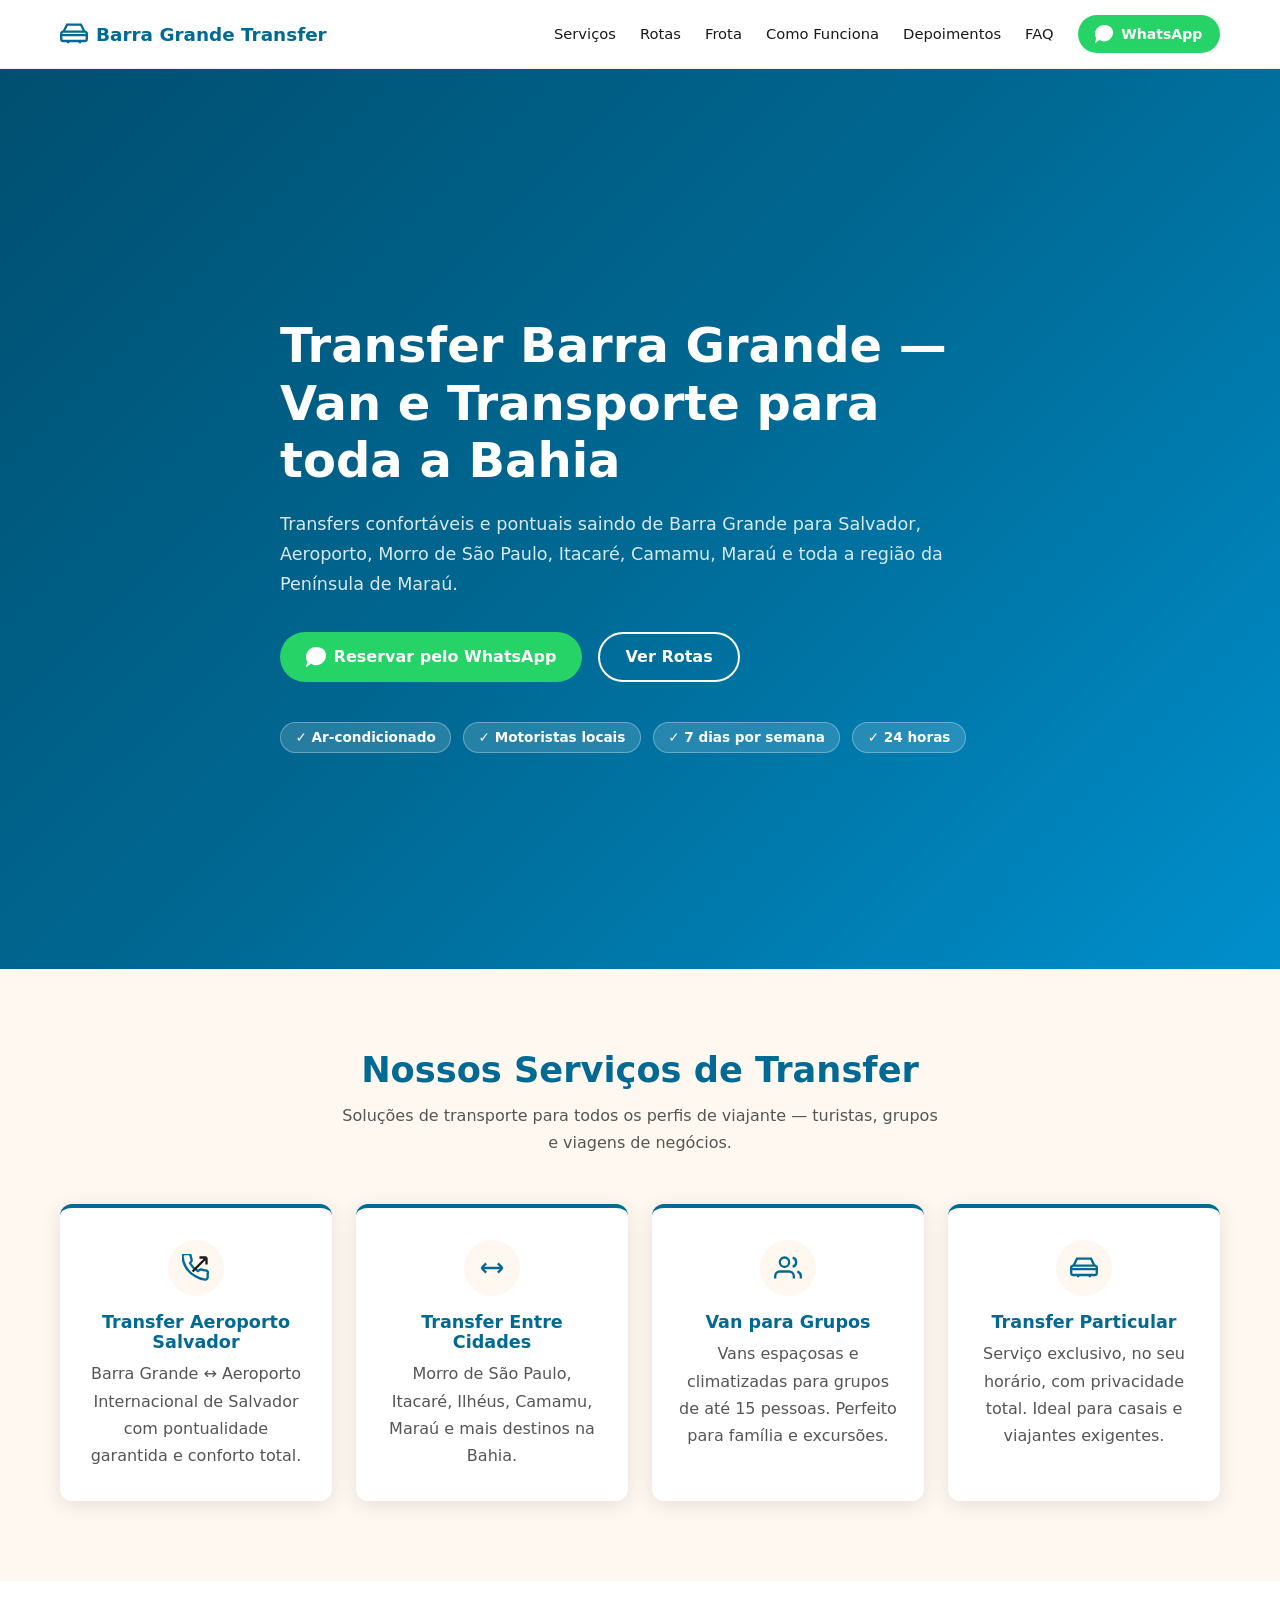
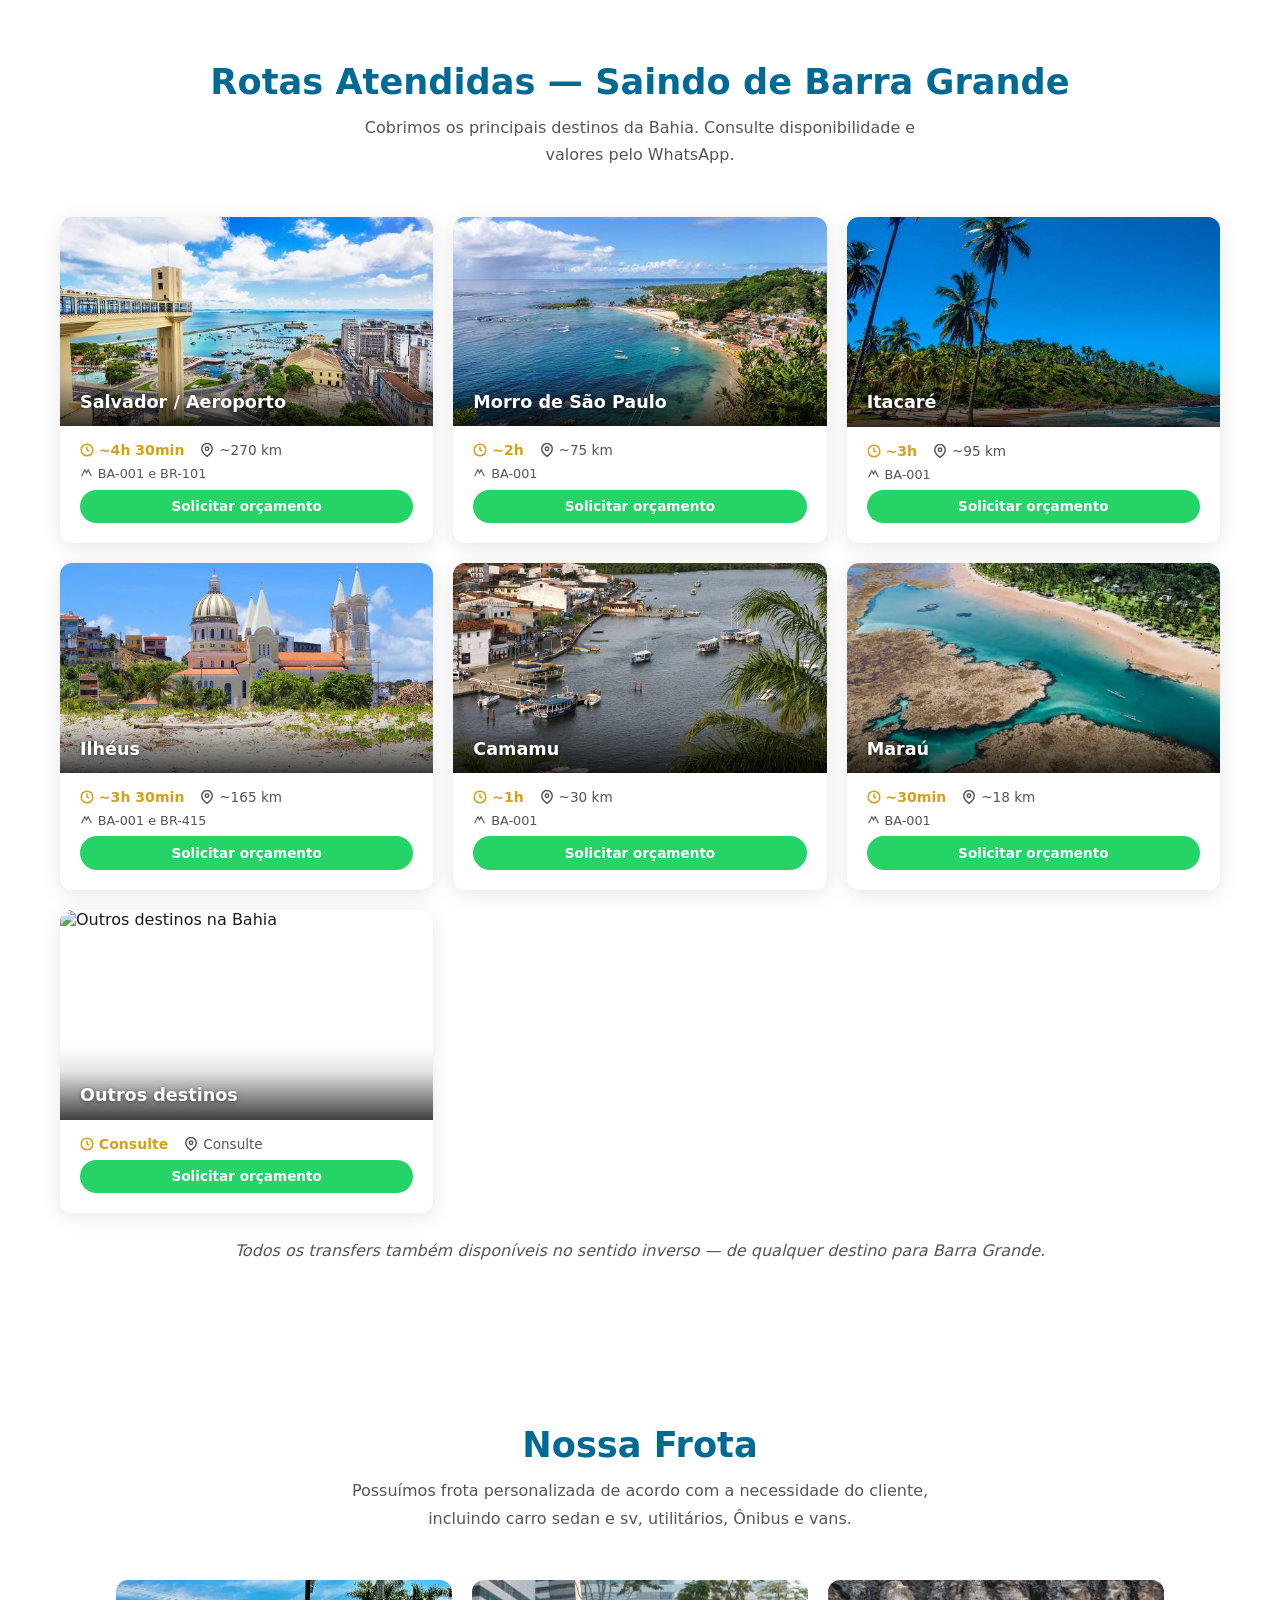
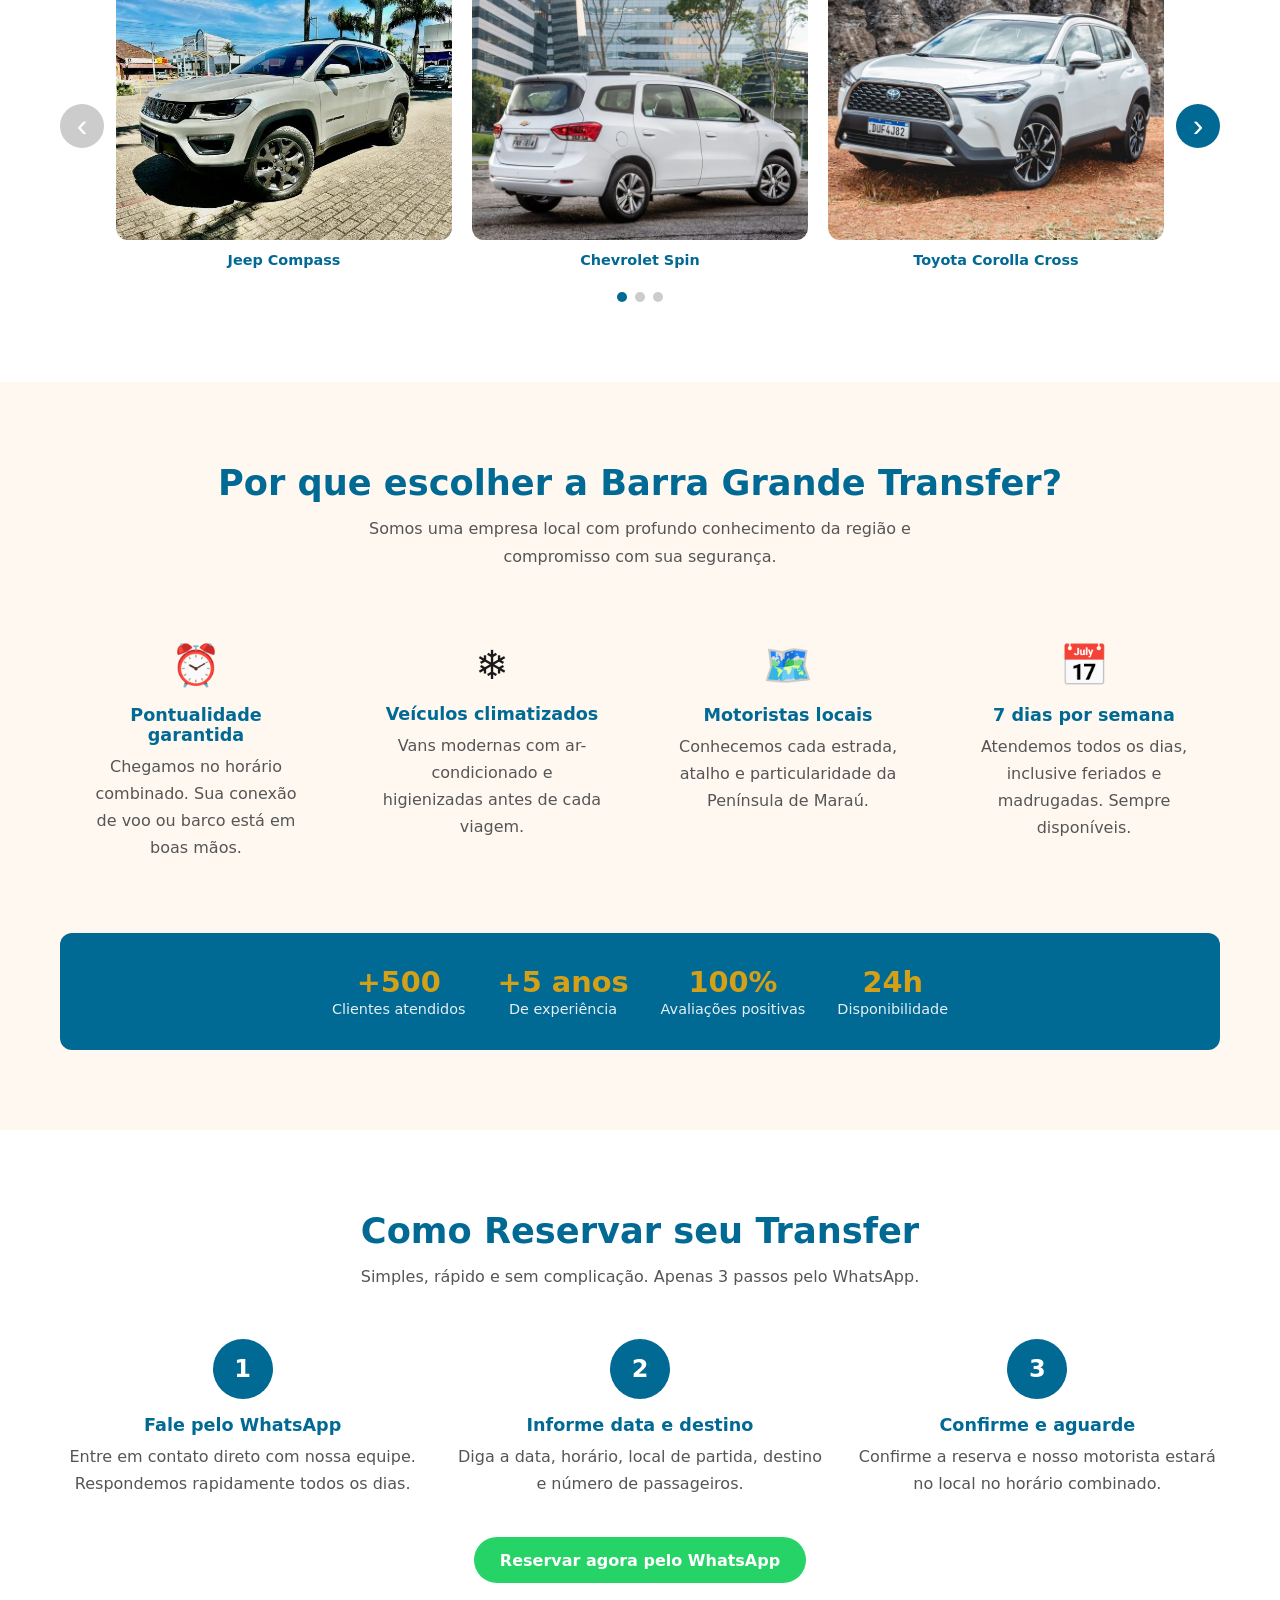
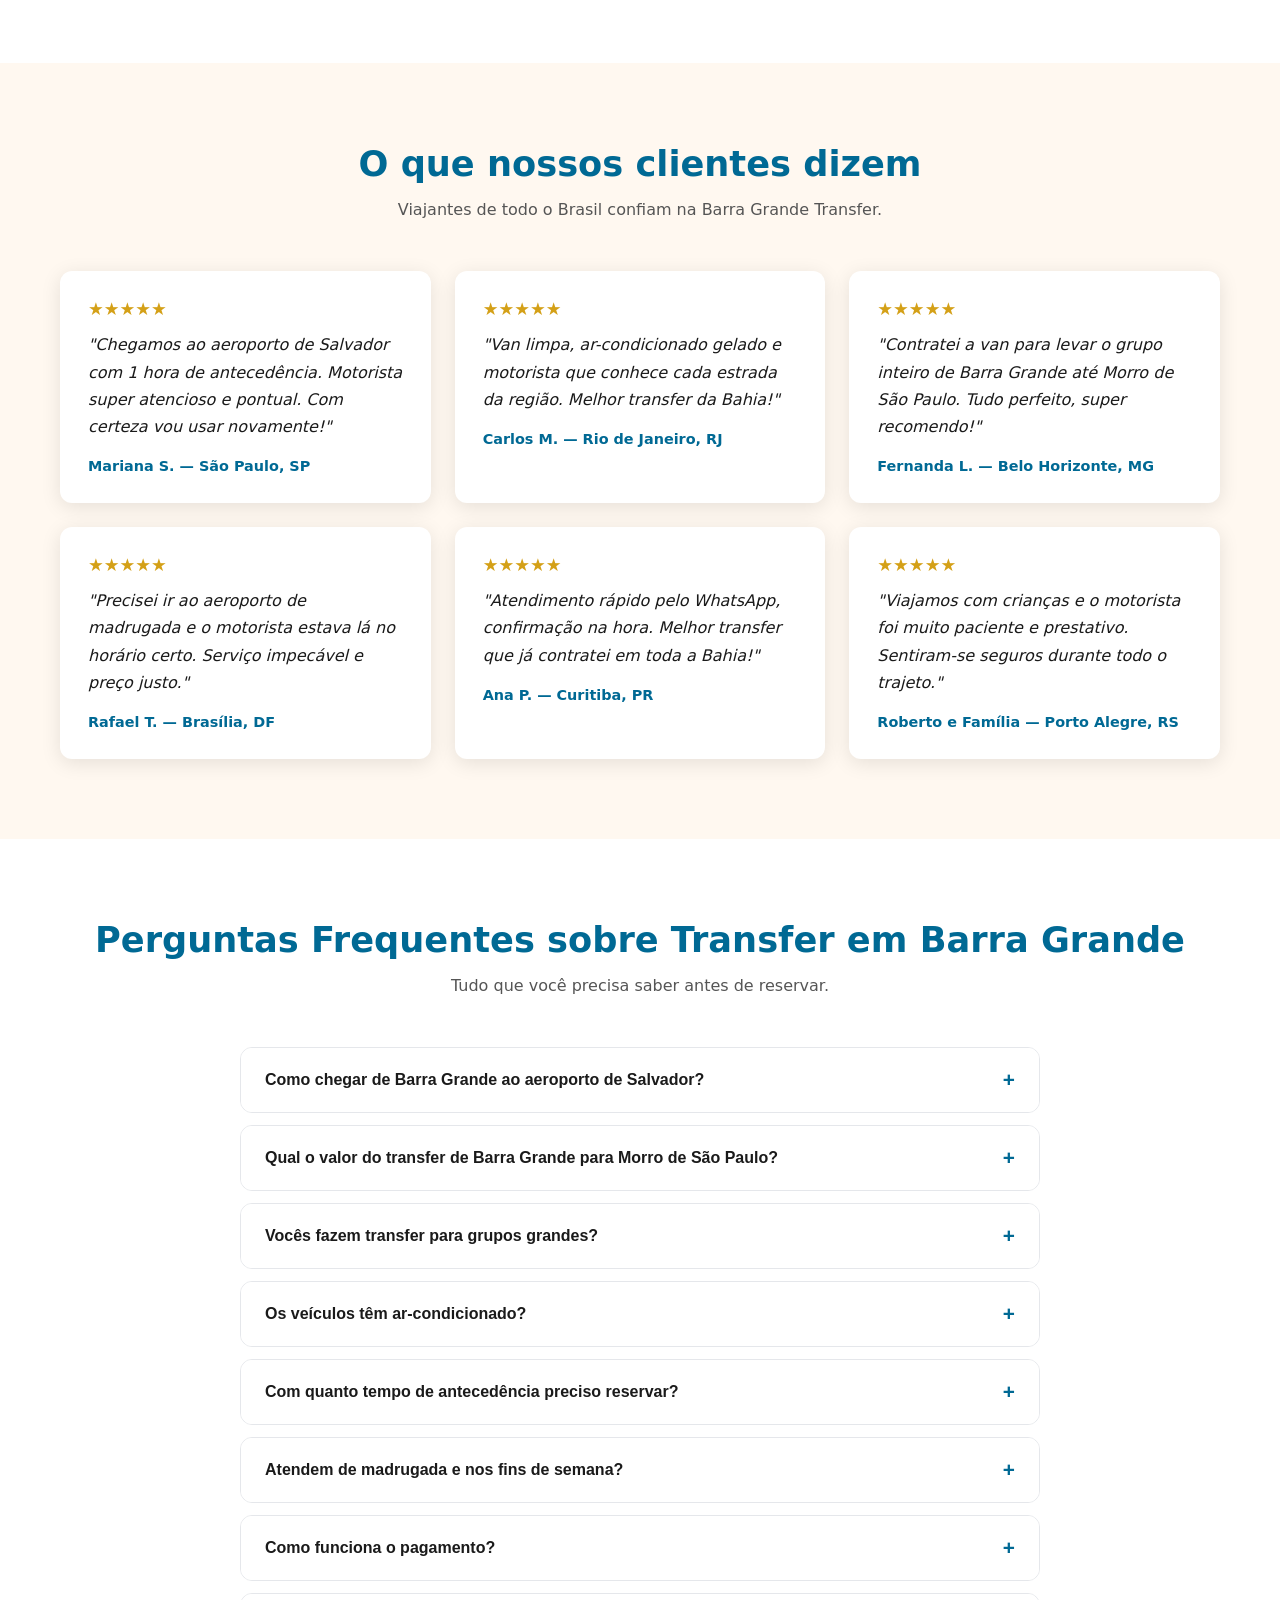
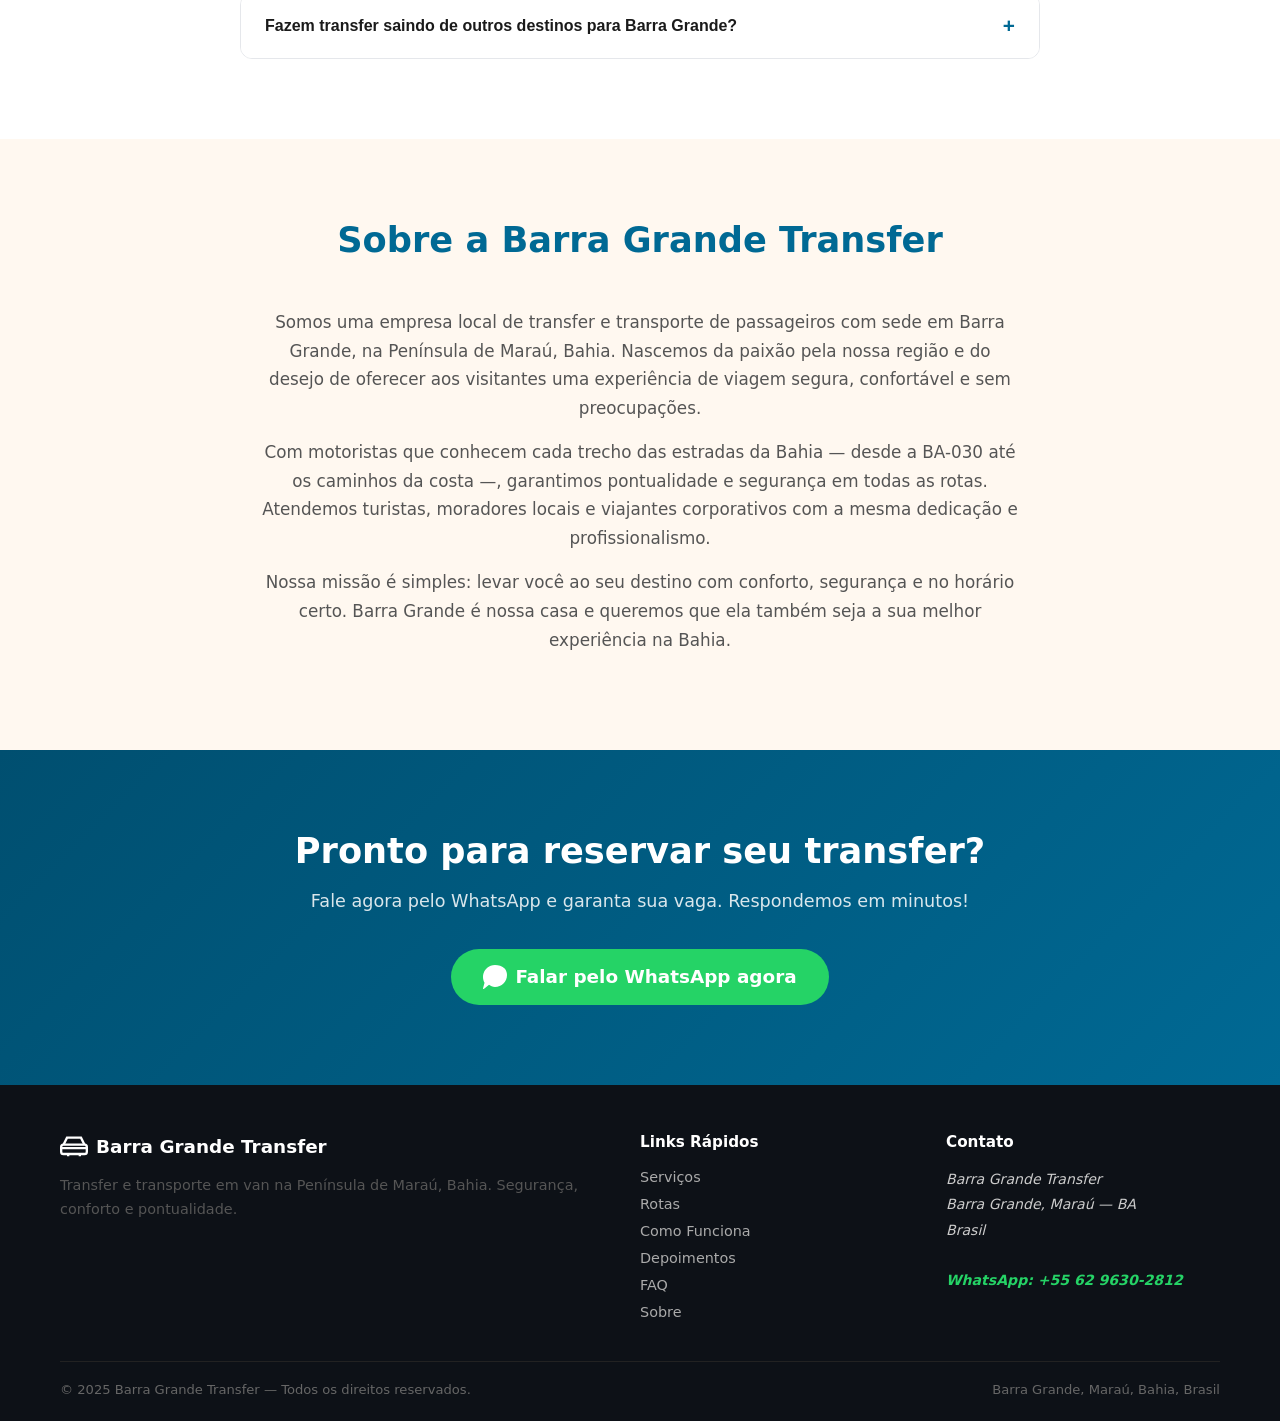
==== commit 06ee4350: "Add destination photos and update image paths in route cards - Move uploaded images from wrong folde" ====
--- a/index.html
+++ b/index.html
@@ -208,7 +208,7 @@
       <!-- Salvador -->
       <div class="route-card">
         <div class="route-img-wrapper">
-          <img class="route-img" src="https://picsum.photos/seed/salvador/800/450" alt="Salvador, Bahia" loading="lazy">
+          <img class="route-img" src="/images/destinos/salvador.jpg" alt="Salvador, Bahia" loading="lazy">
           <div class="route-img-overlay"><h3>Salvador / Aeroporto</h3></div>
         </div>
         <div class="route-card-content">
@@ -224,7 +224,7 @@
       <!-- Morro de São Paulo -->
       <div class="route-card">
         <div class="route-img-wrapper">
-          <img class="route-img" src="https://picsum.photos/seed/morro/800/450" alt="Morro de São Paulo, Bahia" loading="lazy">
+          <img class="route-img" src="/images/destinos/morro.jpg" alt="Morro de São Paulo, Bahia" loading="lazy">
           <div class="route-img-overlay"><h3>Morro de São Paulo</h3></div>
         </div>
         <div class="route-card-content">
@@ -240,7 +240,7 @@
       <!-- Itacaré -->
       <div class="route-card">
         <div class="route-img-wrapper">
-          <img class="route-img" src="https://picsum.photos/seed/itacare/800/450" alt="Itacaré, Bahia" loading="lazy">
+          <img class="route-img" src="/images/destinos/itacare.jpg" alt="Itacaré, Bahia" loading="lazy">
           <div class="route-img-overlay"><h3>Itacaré</h3></div>
         </div>
         <div class="route-card-content">
@@ -256,7 +256,7 @@
       <!-- Ilhéus -->
       <div class="route-card">
         <div class="route-img-wrapper">
-          <img class="route-img" src="https://picsum.photos/seed/ilheus/800/450" alt="Ilhéus, Bahia" loading="lazy">
+          <img class="route-img" src="/images/destinos/ilheus.jpg" alt="Ilhéus, Bahia" loading="lazy">
           <div class="route-img-overlay"><h3>Ilhéus</h3></div>
         </div>
         <div class="route-card-content">
@@ -272,7 +272,7 @@
       <!-- Camamu -->
       <div class="route-card">
         <div class="route-img-wrapper">
-          <img class="route-img" src="https://picsum.photos/seed/camamu/800/450" alt="Camamu, Bahia" loading="lazy">
+          <img class="route-img" src="/images/destinos/camamu.jpg" alt="Camamu, Bahia" loading="lazy">
           <div class="route-img-overlay"><h3>Camamu</h3></div>
         </div>
         <div class="route-card-content">
@@ -288,7 +288,7 @@
       <!-- Maraú -->
       <div class="route-card">
         <div class="route-img-wrapper">
-          <img class="route-img" src="https://picsum.photos/seed/marau/800/450" alt="Maraú, Bahia" loading="lazy">
+          <img class="route-img" src="/images/destinos/marau.jpg" alt="Maraú, Bahia" loading="lazy">
           <div class="route-img-overlay"><h3>Maraú</h3></div>
         </div>
         <div class="route-card-content">
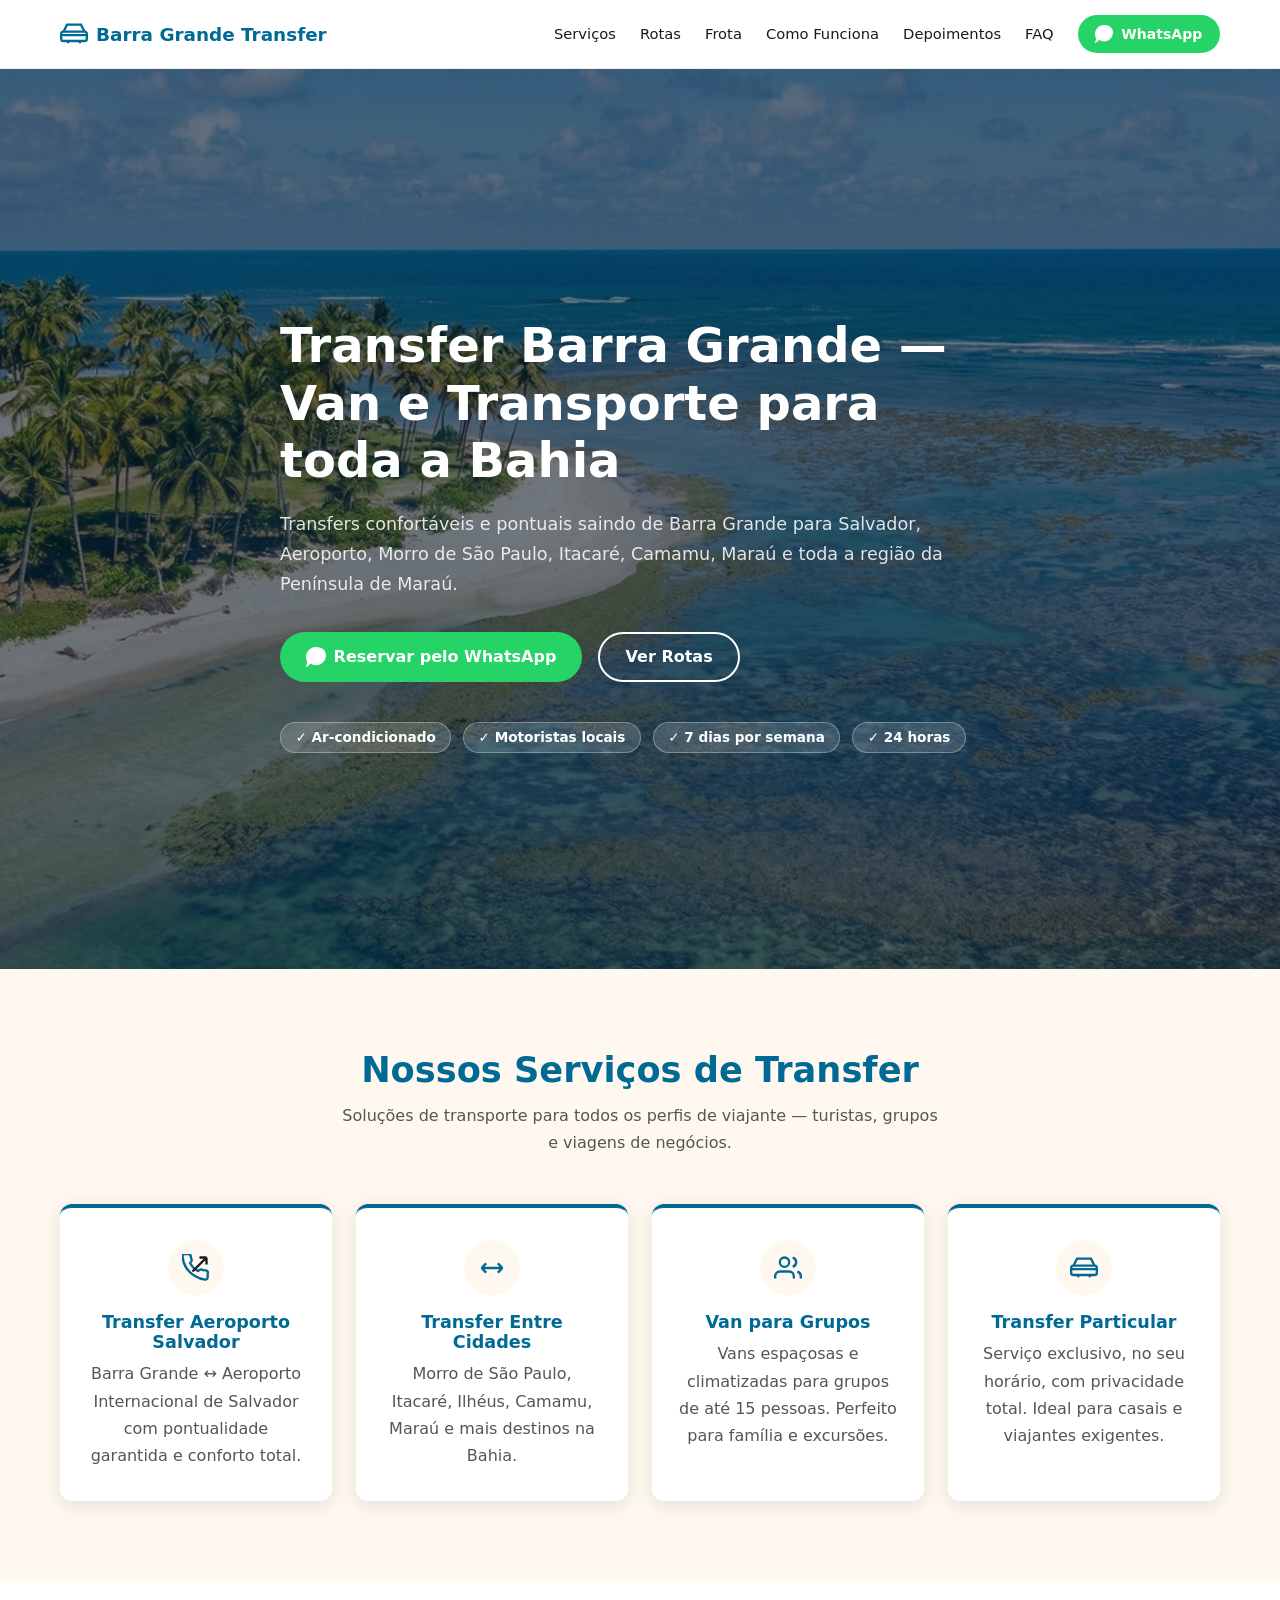
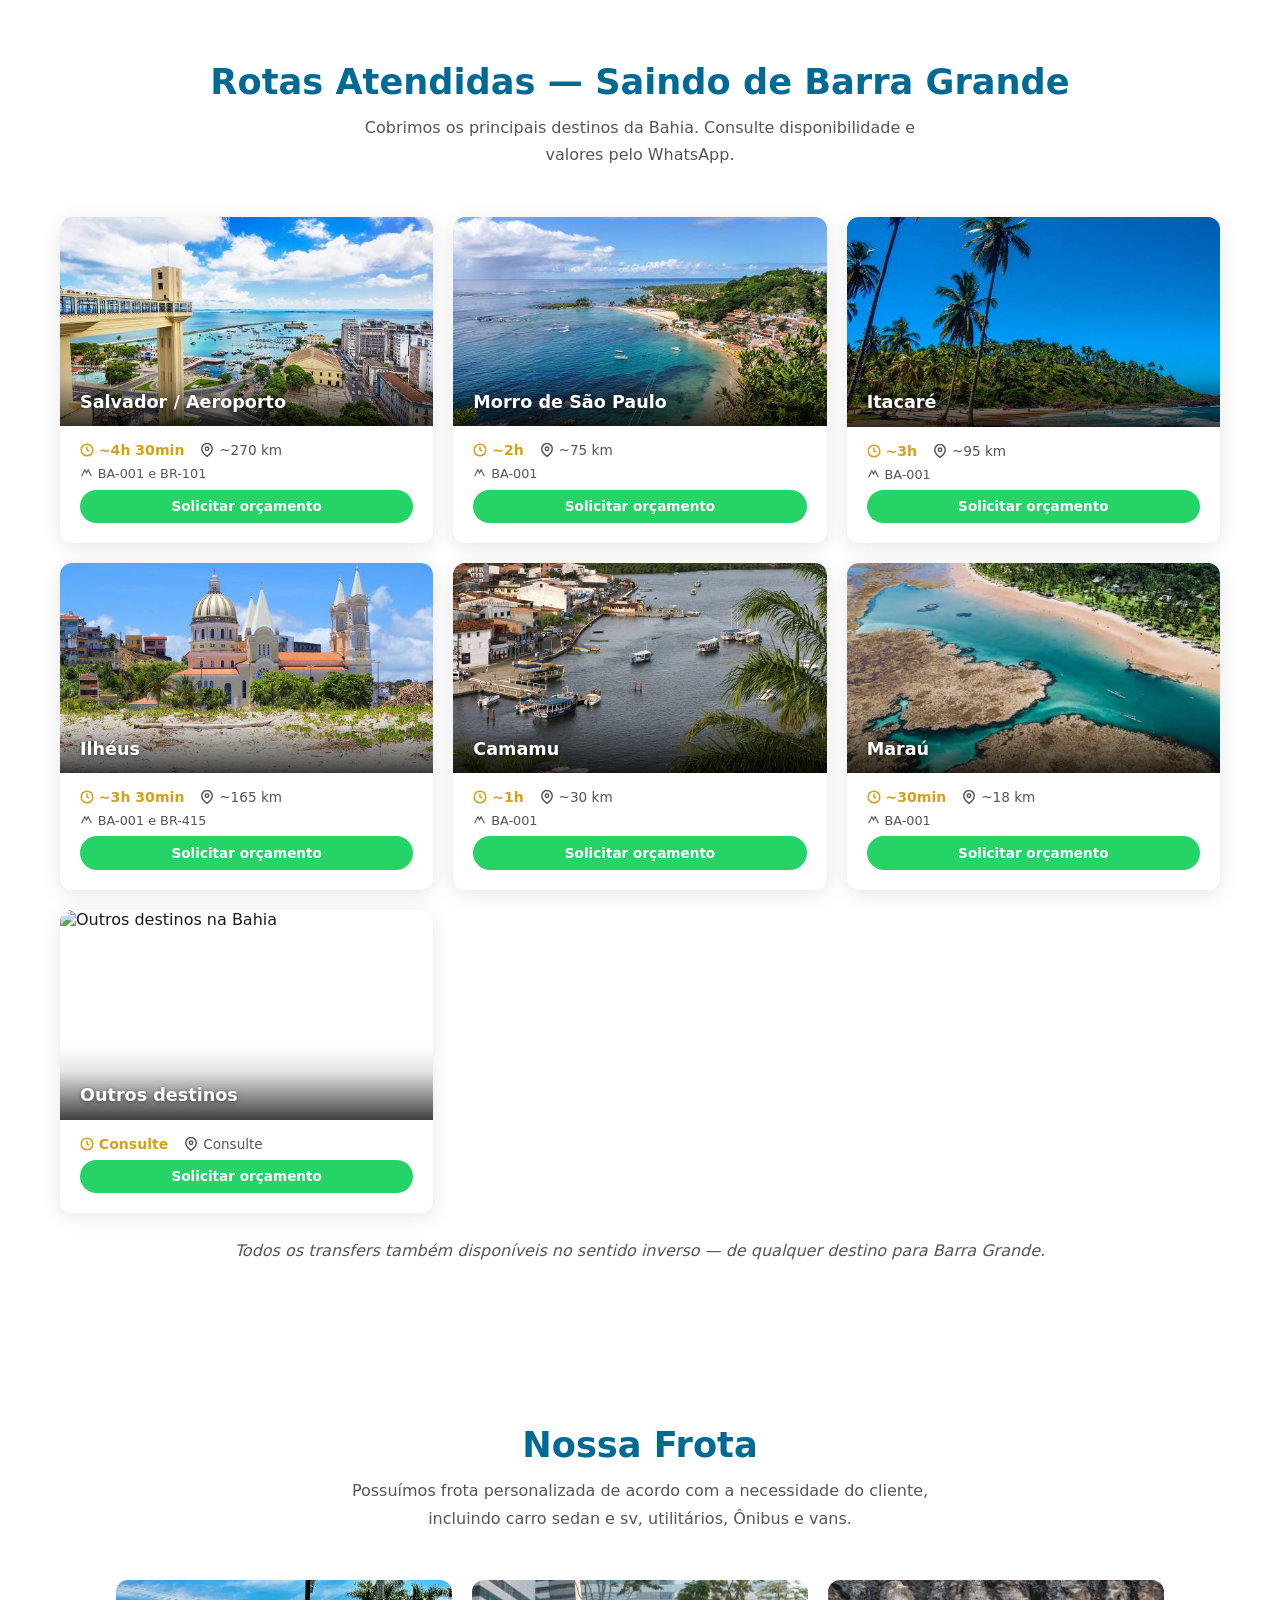
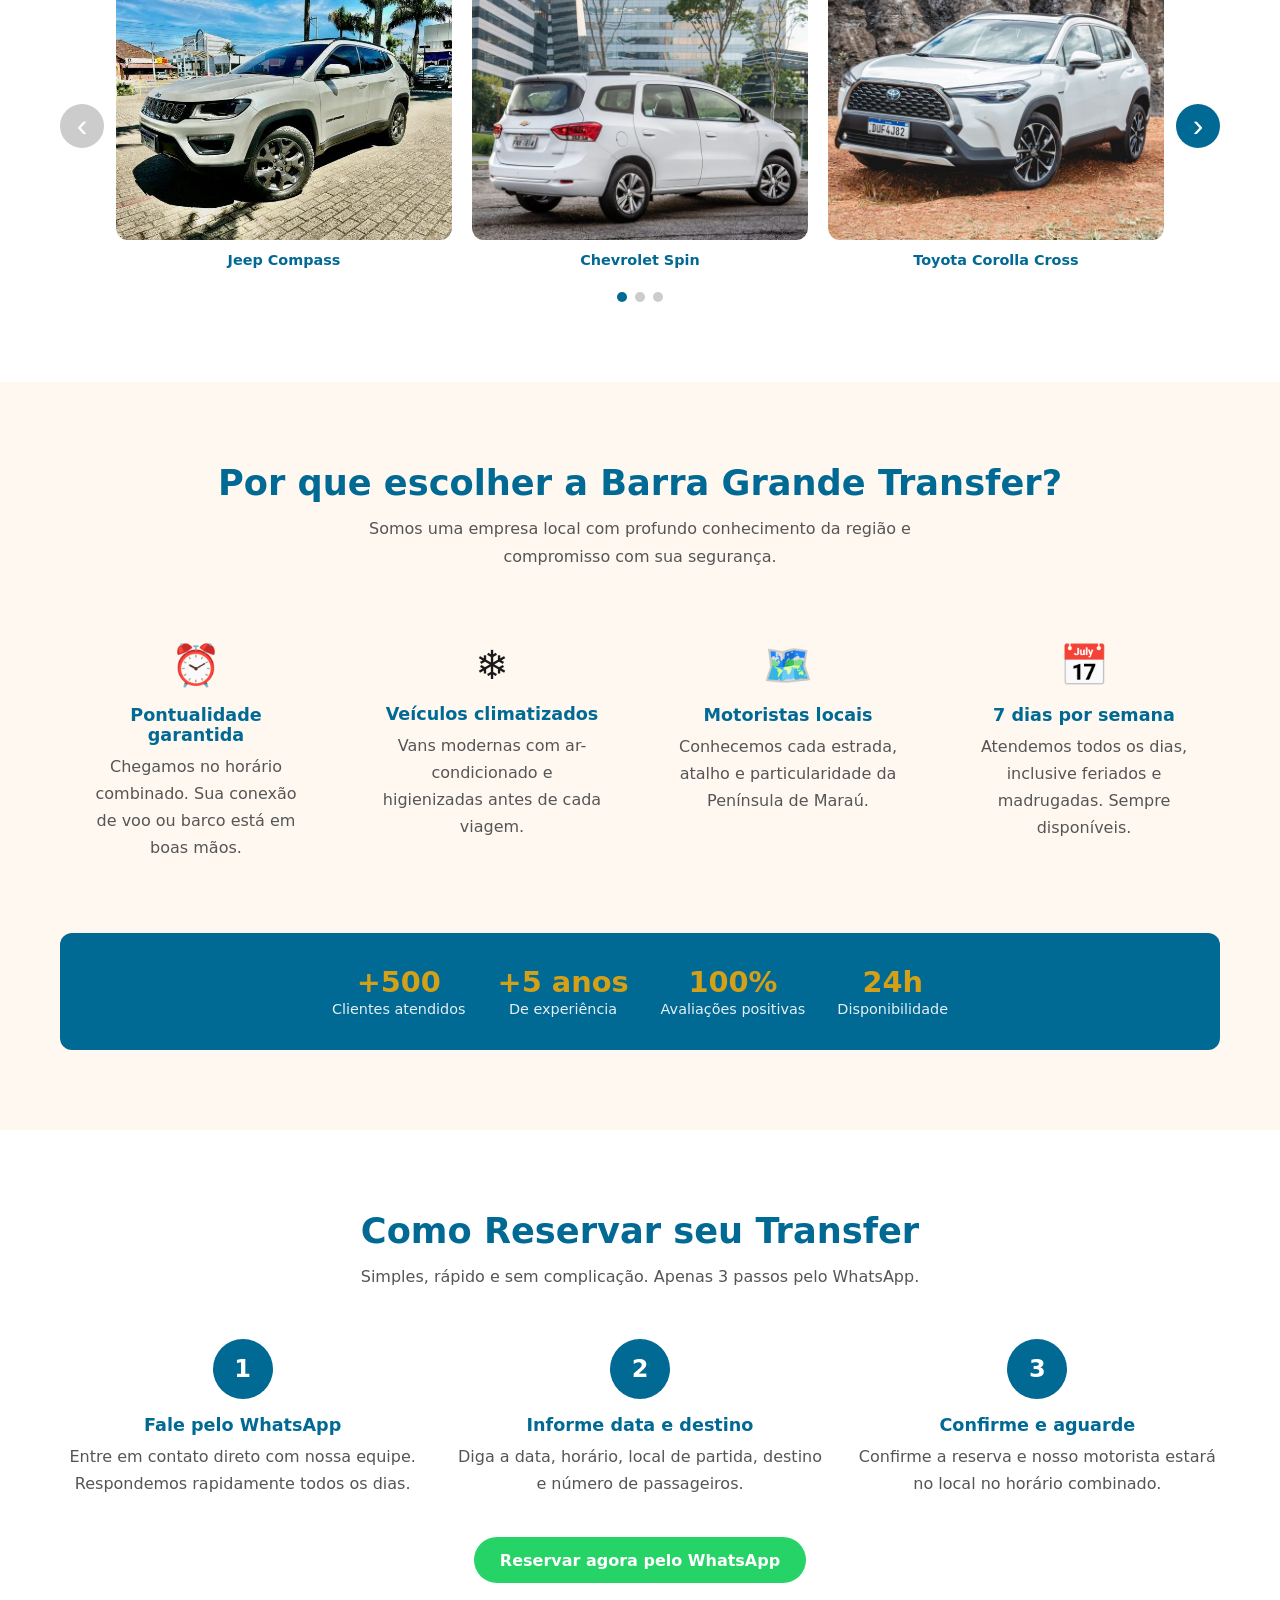
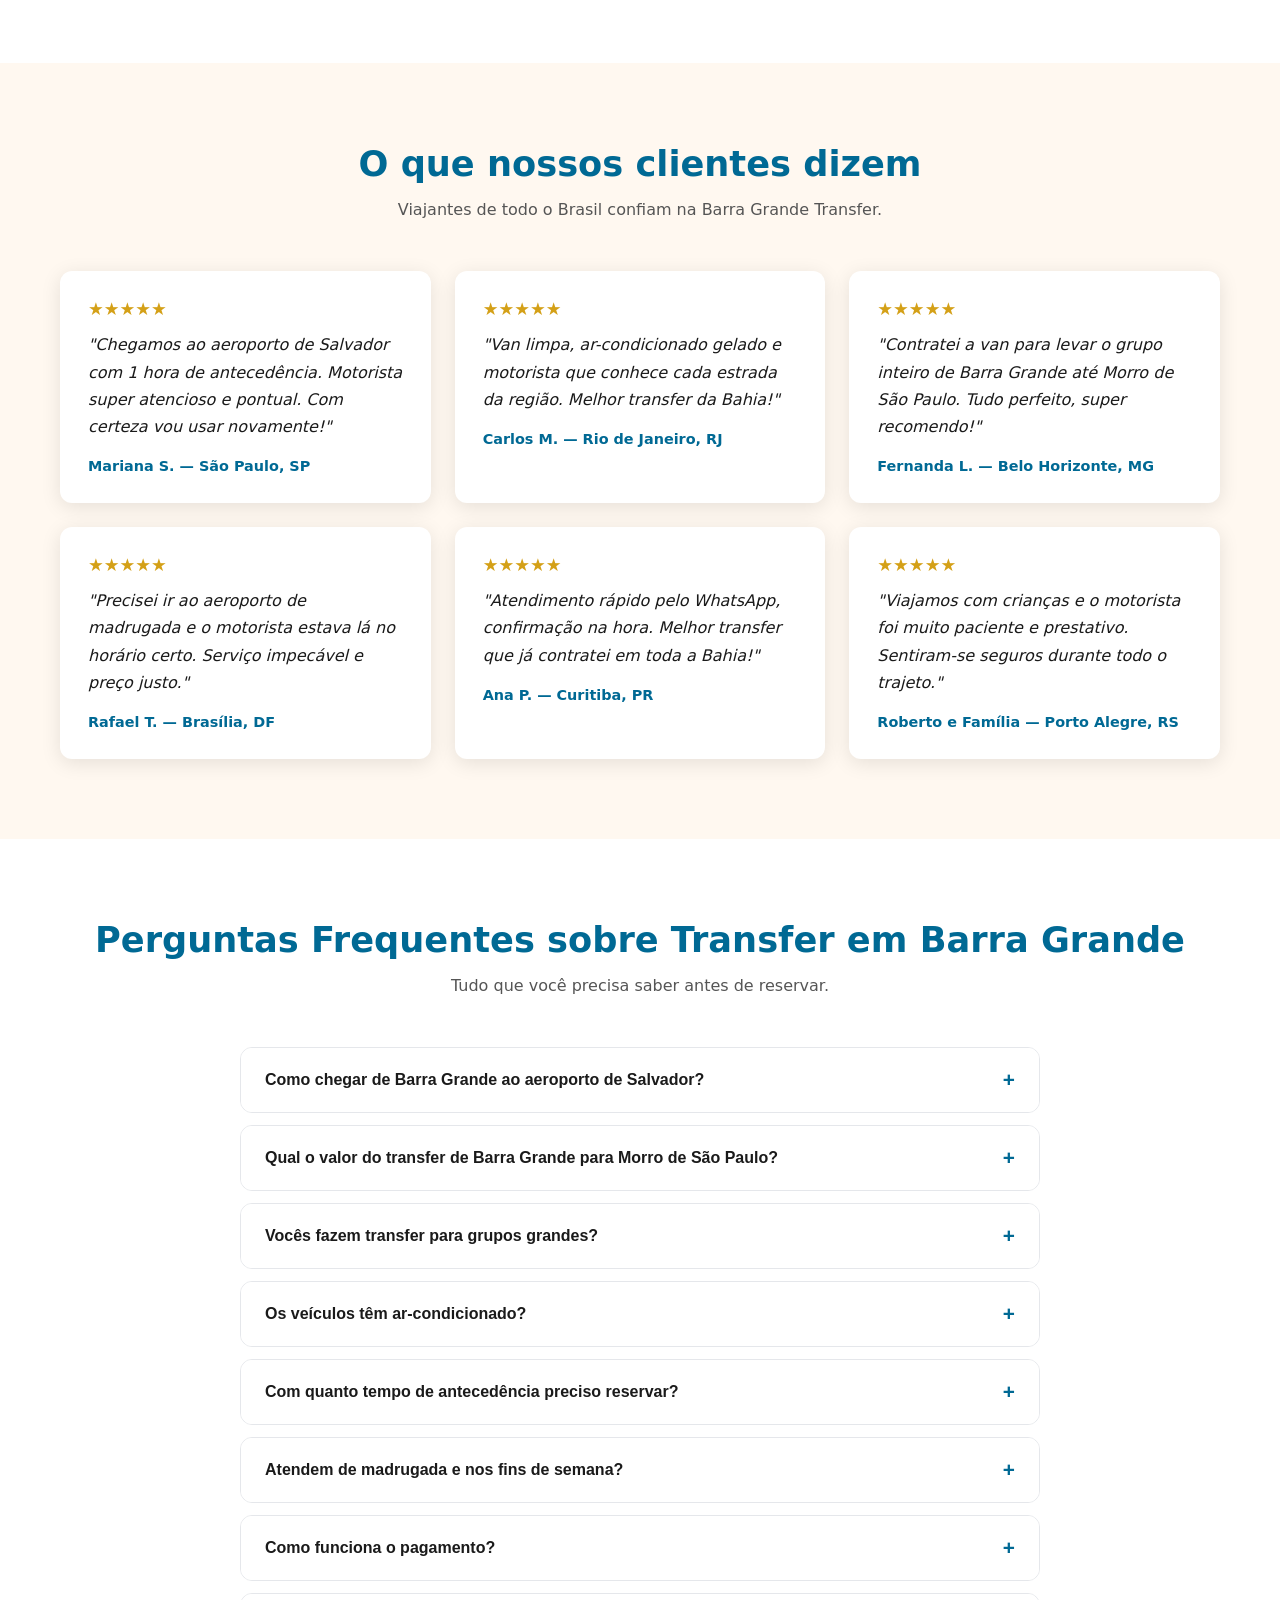
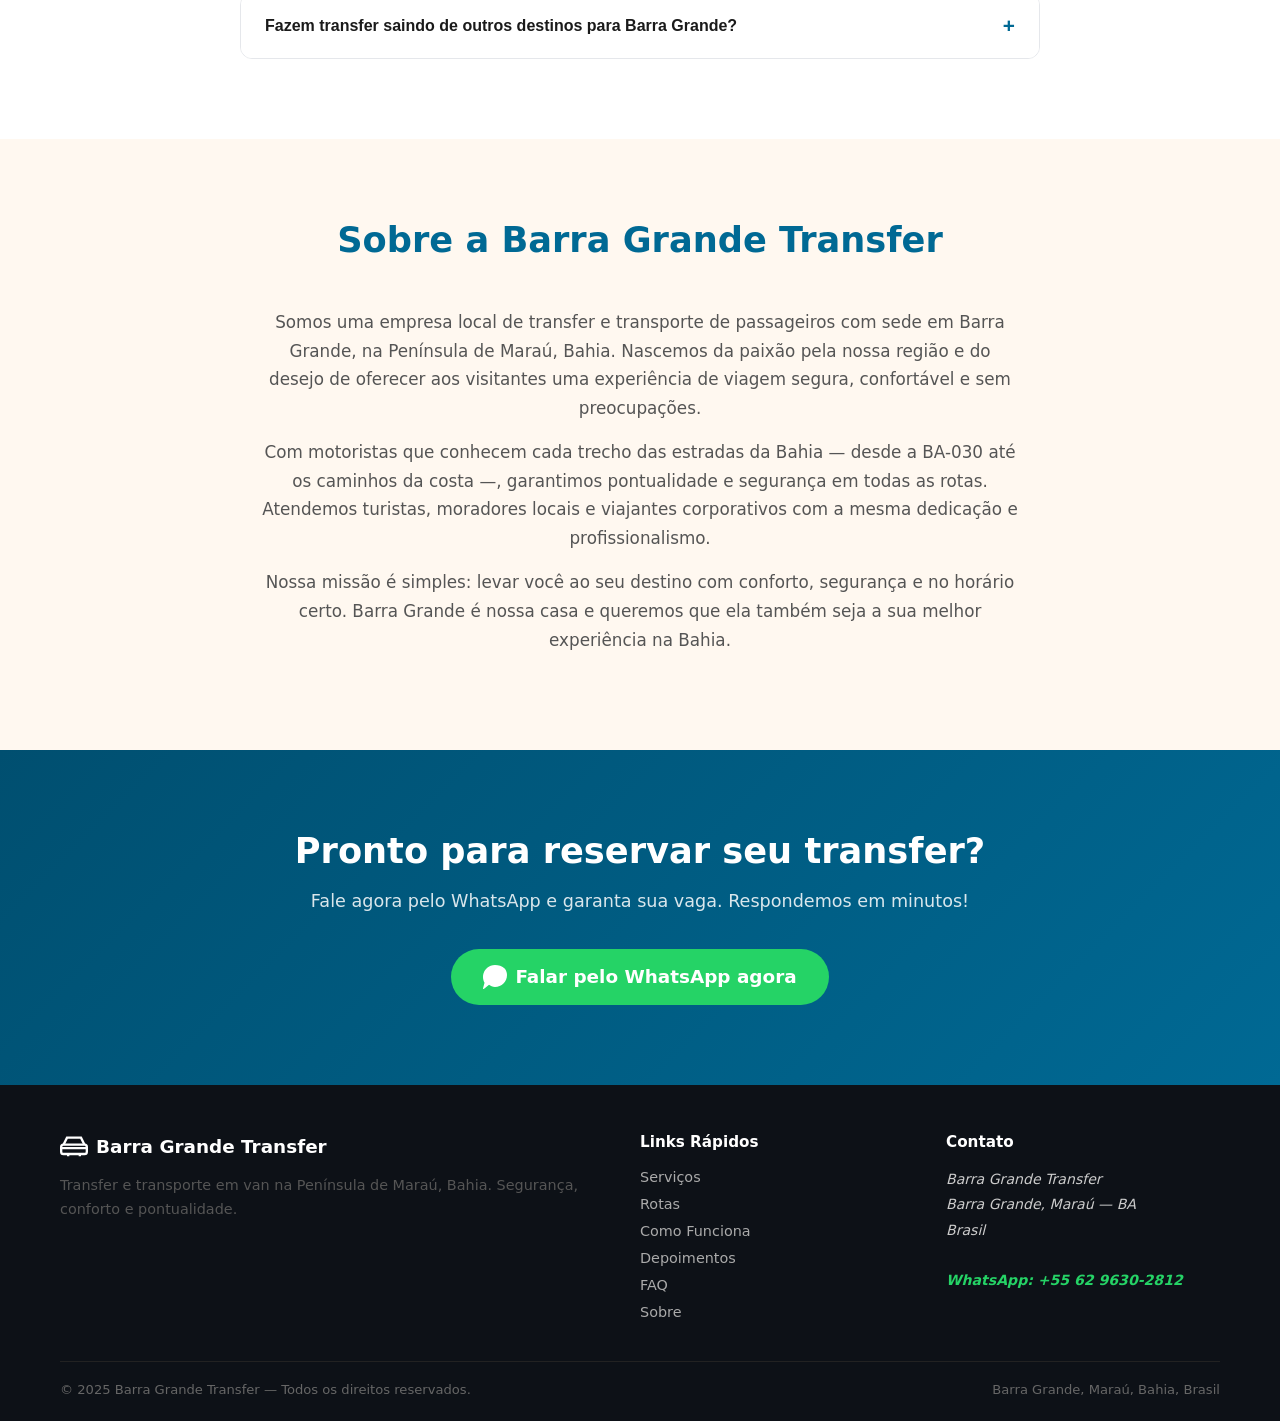
==== commit 1f9c7046: "Adiciona fotos reais nos cards de destinos (substitui placeholders picsum) Extrai 6 fotos dos destin" ====
--- a/index.html
+++ b/index.html
@@ -208,7 +208,7 @@
       <!-- Salvador -->
       <div class="route-card">
         <div class="route-img-wrapper">
-          <img class="route-img" src="/images/destinos/salvador.jpg" alt="Salvador, Bahia" loading="lazy">
+          <img class="route-img" src="images/destinos/salvador.jpg" alt="Salvador, Bahia" loading="lazy">
           <div class="route-img-overlay"><h3>Salvador / Aeroporto</h3></div>
         </div>
         <div class="route-card-content">
@@ -224,7 +224,7 @@
       <!-- Morro de São Paulo -->
       <div class="route-card">
         <div class="route-img-wrapper">
-          <img class="route-img" src="/images/destinos/morro.jpg" alt="Morro de São Paulo, Bahia" loading="lazy">
+          <img class="route-img" src="images/destinos/morro.jpg" alt="Morro de São Paulo, Bahia" loading="lazy">
           <div class="route-img-overlay"><h3>Morro de São Paulo</h3></div>
         </div>
         <div class="route-card-content">
@@ -240,7 +240,7 @@
       <!-- Itacaré -->
       <div class="route-card">
         <div class="route-img-wrapper">
-          <img class="route-img" src="/images/destinos/itacare.jpg" alt="Itacaré, Bahia" loading="lazy">
+          <img class="route-img" src="images/destinos/itacare.jpg" alt="Itacaré, Bahia" loading="lazy">
           <div class="route-img-overlay"><h3>Itacaré</h3></div>
         </div>
         <div class="route-card-content">
@@ -256,7 +256,7 @@
       <!-- Ilhéus -->
       <div class="route-card">
         <div class="route-img-wrapper">
-          <img class="route-img" src="/images/destinos/ilheus.jpg" alt="Ilhéus, Bahia" loading="lazy">
+          <img class="route-img" src="images/destinos/ilheus.jpg" alt="Ilhéus, Bahia" loading="lazy">
           <div class="route-img-overlay"><h3>Ilhéus</h3></div>
         </div>
         <div class="route-card-content">
@@ -272,7 +272,7 @@
       <!-- Camamu -->
       <div class="route-card">
         <div class="route-img-wrapper">
-          <img class="route-img" src="/images/destinos/camamu.jpg" alt="Camamu, Bahia" loading="lazy">
+          <img class="route-img" src="images/destinos/camamu.jpg" alt="Camamu, Bahia" loading="lazy">
           <div class="route-img-overlay"><h3>Camamu</h3></div>
         </div>
         <div class="route-card-content">
@@ -288,7 +288,7 @@
       <!-- Maraú -->
       <div class="route-card">
         <div class="route-img-wrapper">
-          <img class="route-img" src="/images/destinos/marau.jpg" alt="Maraú, Bahia" loading="lazy">
+          <img class="route-img" src="images/destinos/marau.jpg" alt="Maraú, Bahia" loading="lazy">
           <div class="route-img-overlay"><h3>Maraú</h3></div>
         </div>
         <div class="route-card-content">
--- a/css/style.css
+++ b/css/style.css
@@ -68,7 +68,7 @@
 }
 
 /* ── HERO ───────────────────────────────────────────────────── */
-#inicio { min-height: 100svh; background: linear-gradient(135deg, #004f70 0%, #006994 50%, #008fcc 100%); display: flex; align-items: center; padding: 5rem 0 3rem; }
+#inicio { min-height: 100svh; background-color: var(--azul-dark); background-image: linear-gradient(rgba(0, 15, 30, 0.55), rgba(0, 15, 30, 0.55)), url('../imagemhome/barragrandehome.jpg'); background-size: cover; background-position: center; background-repeat: no-repeat; display: flex; align-items: center; padding: 5rem 0 3rem; }
 .hero-content { max-width: 720px; }
 .hero-content h1 { color: #fff; margin-bottom: 1.25rem; }
 .hero-content p { color: rgba(255,255,255,0.85); font-size: 1.1rem; margin-bottom: 2rem; }
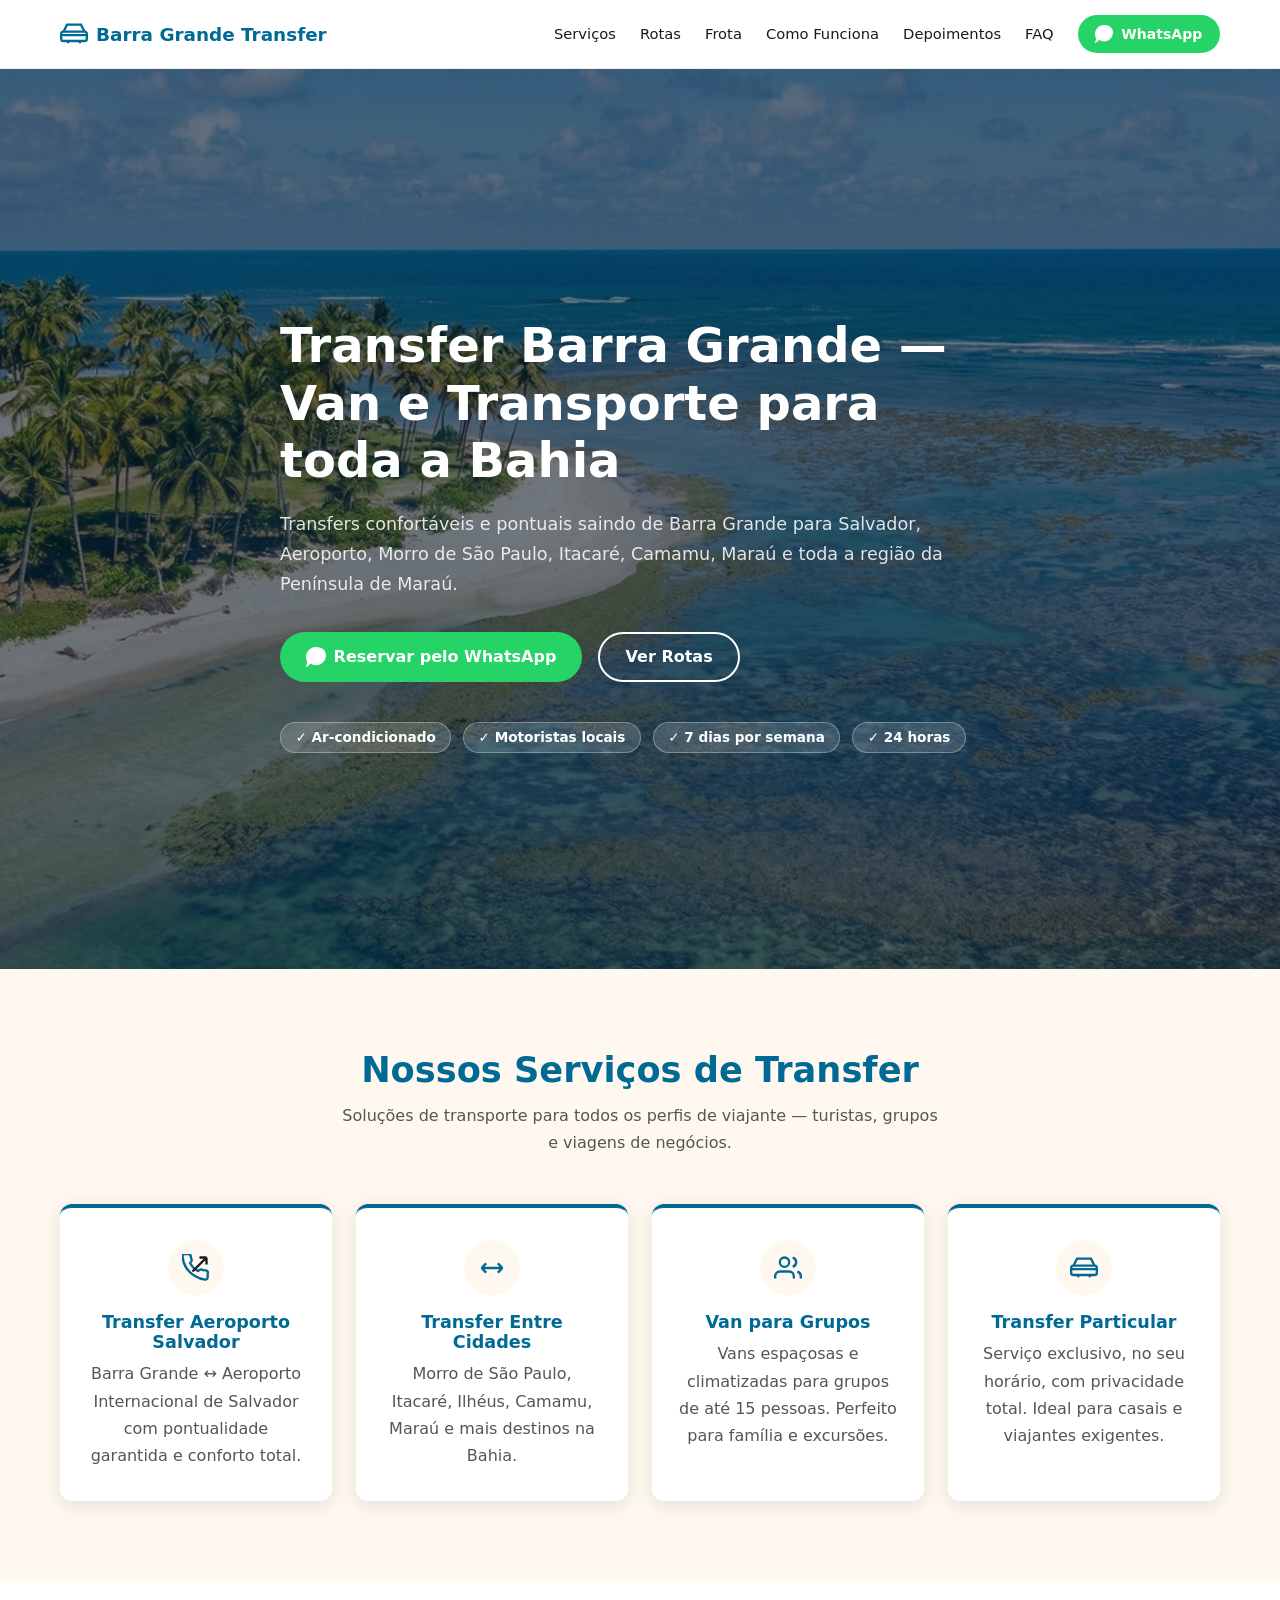
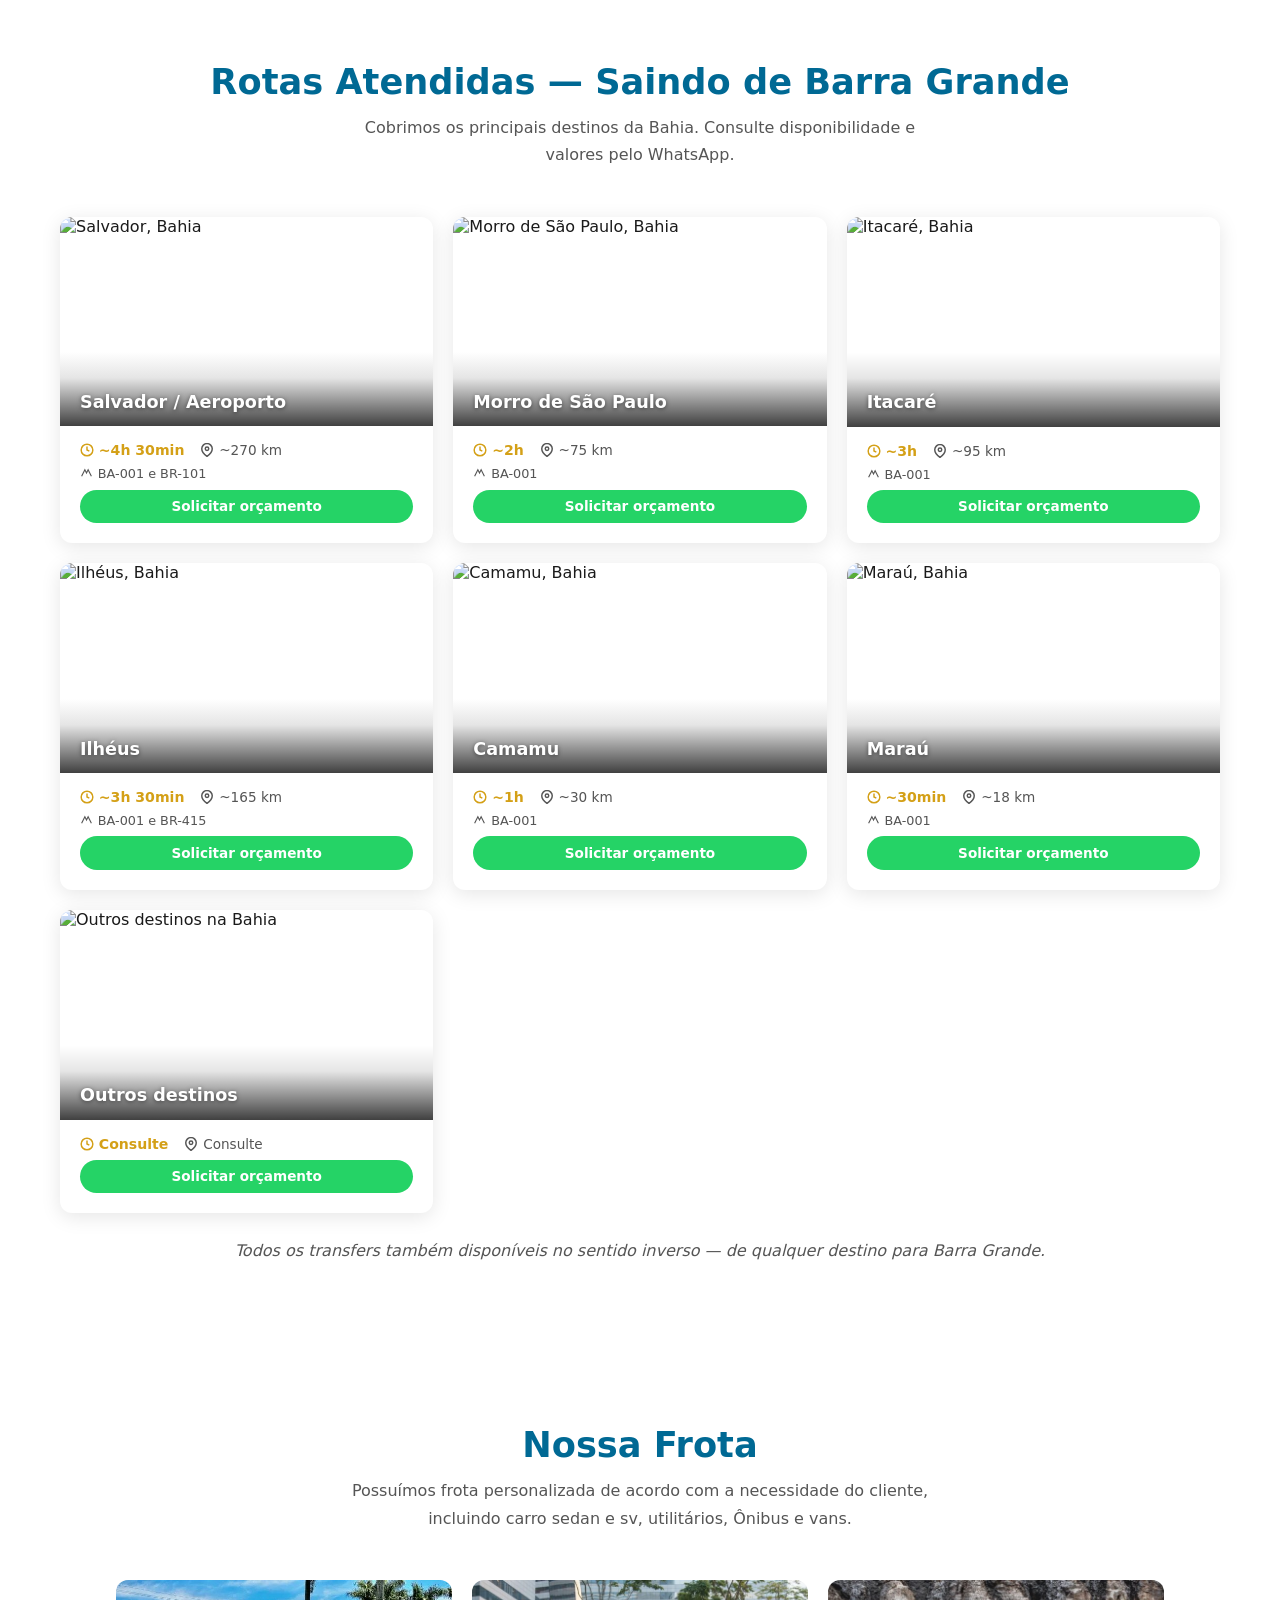
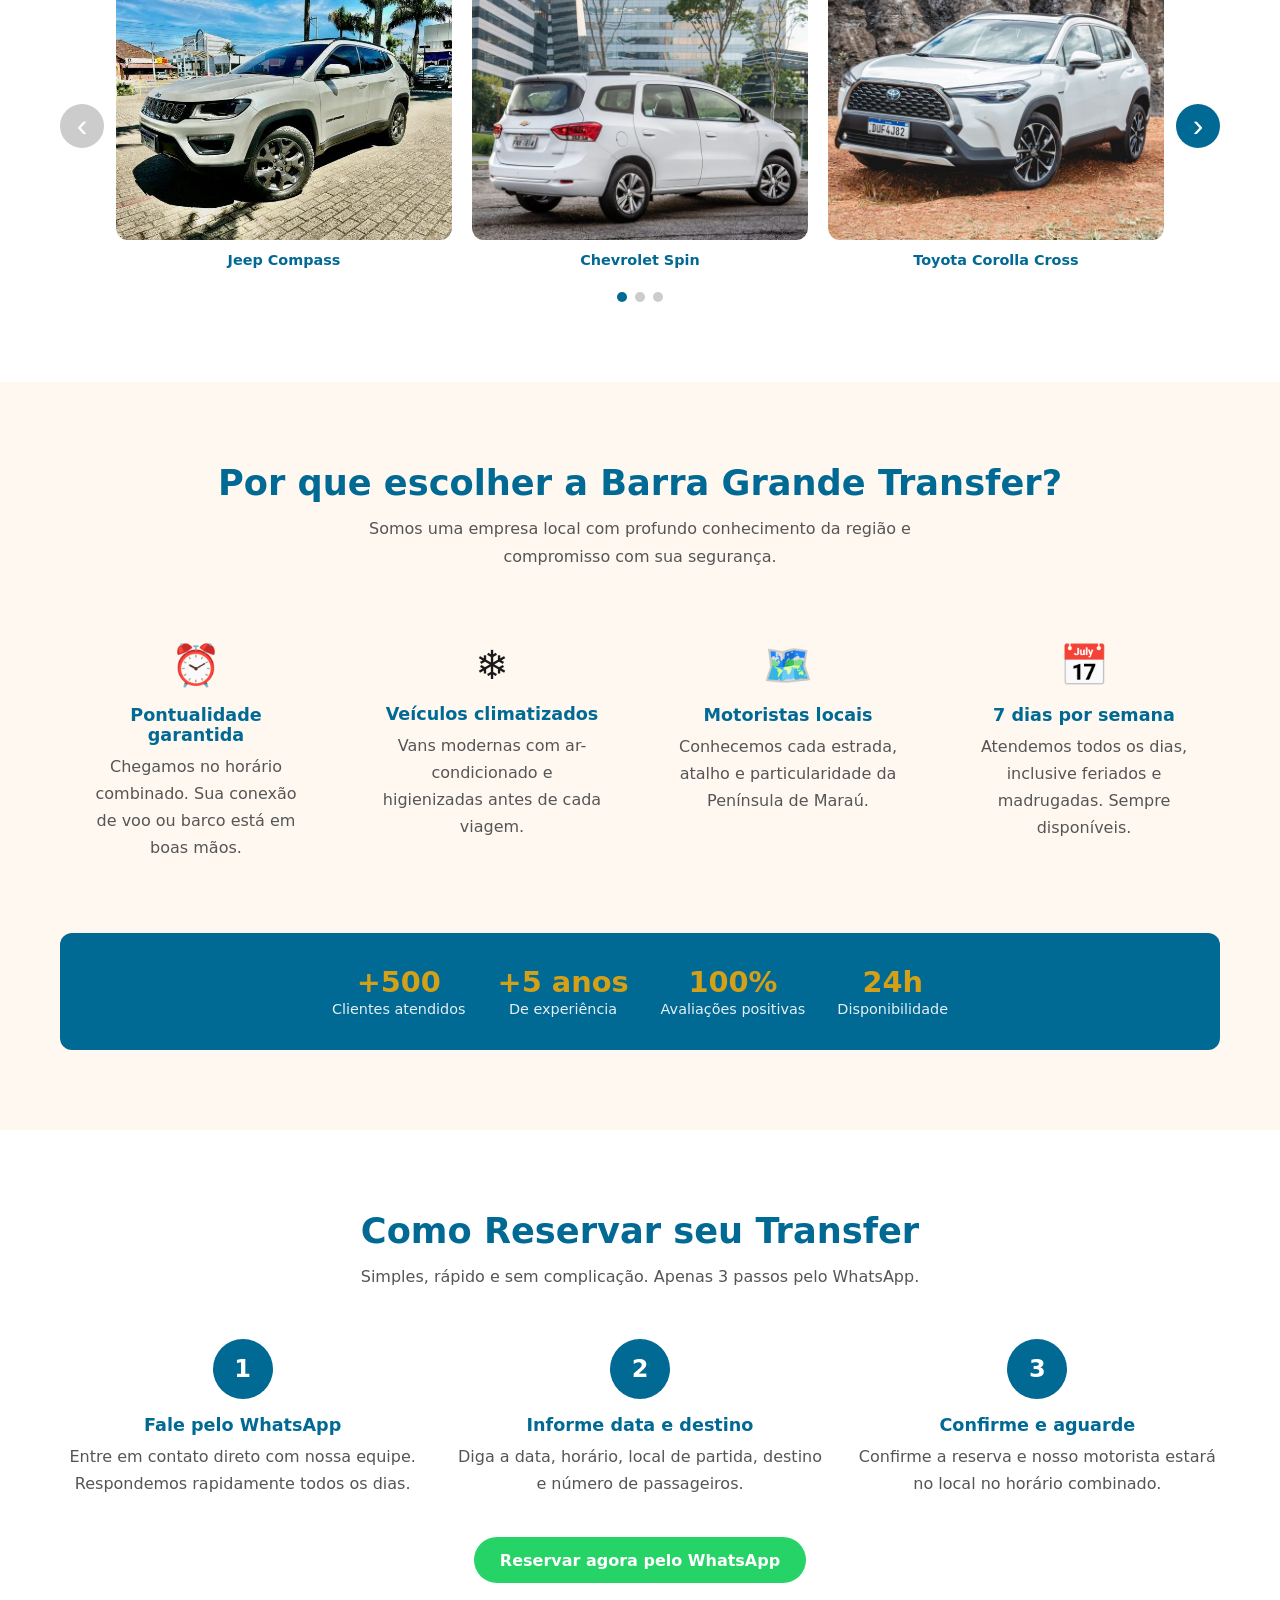
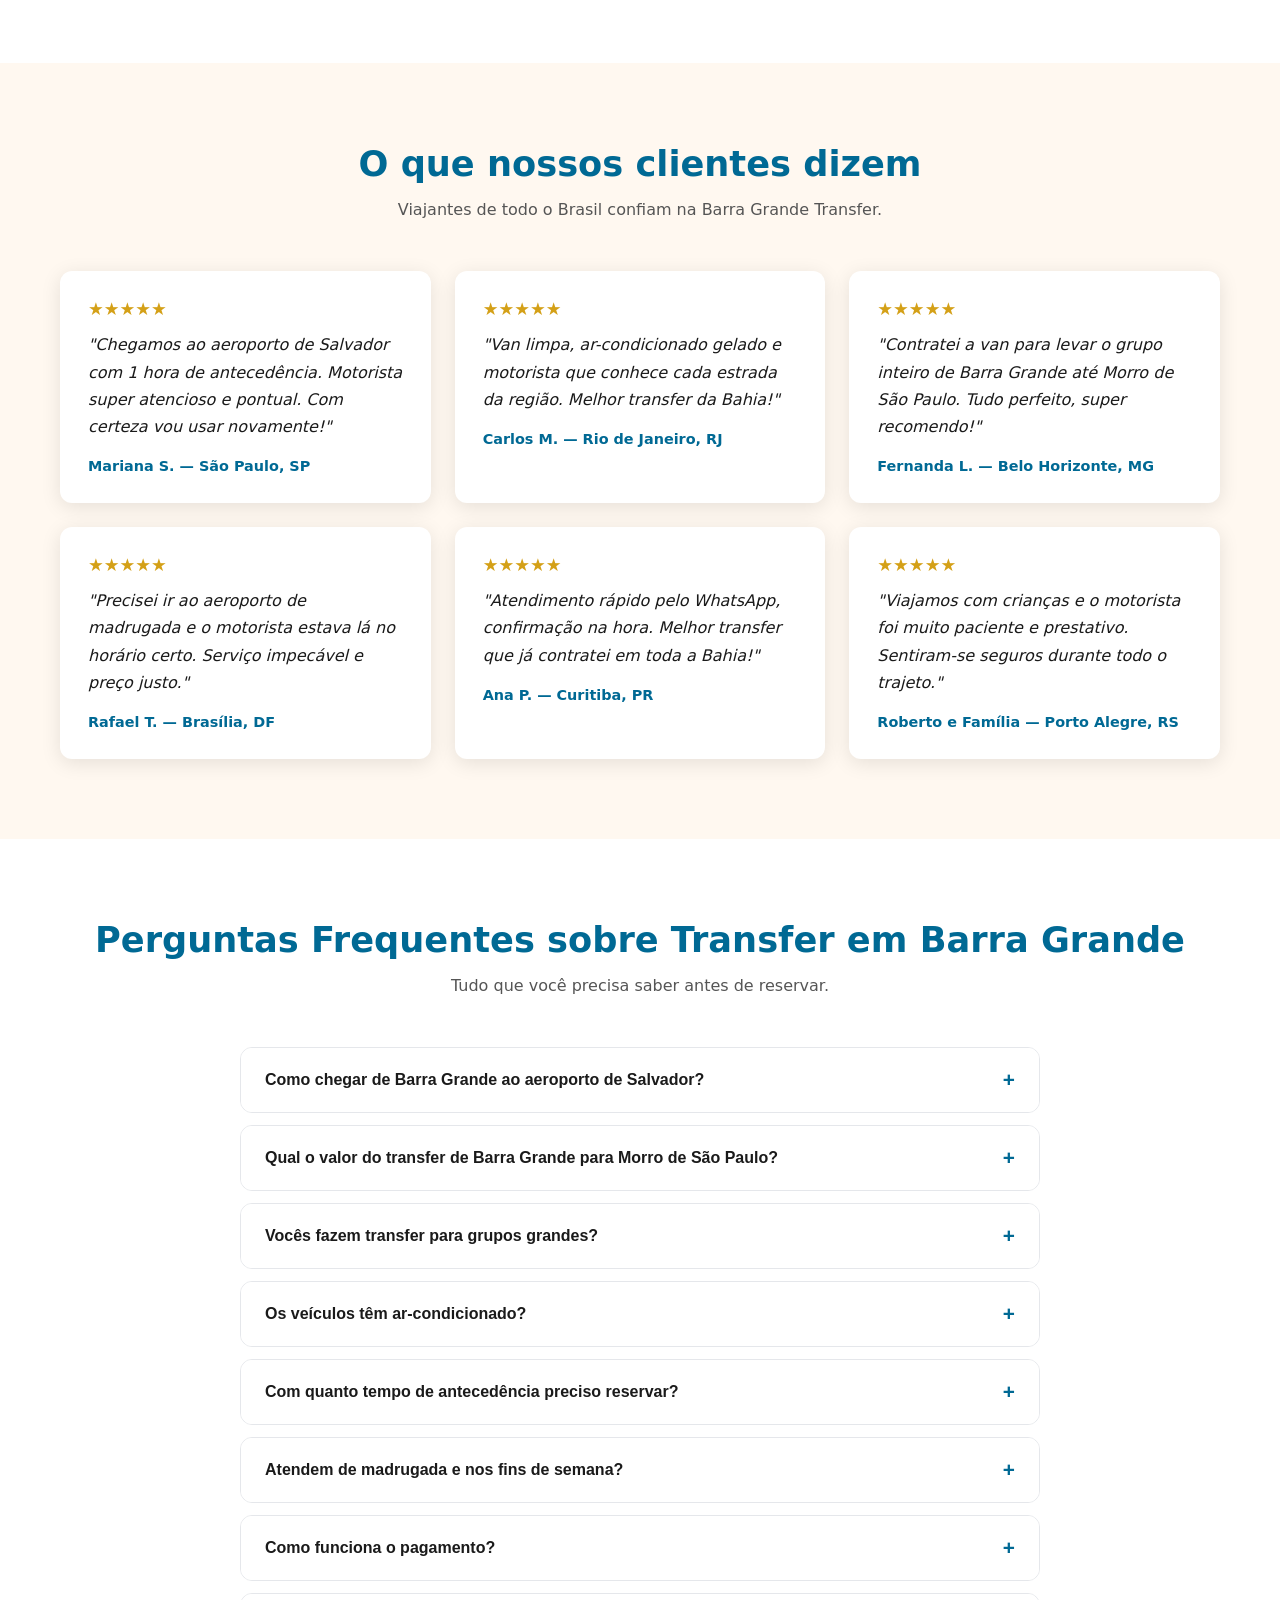
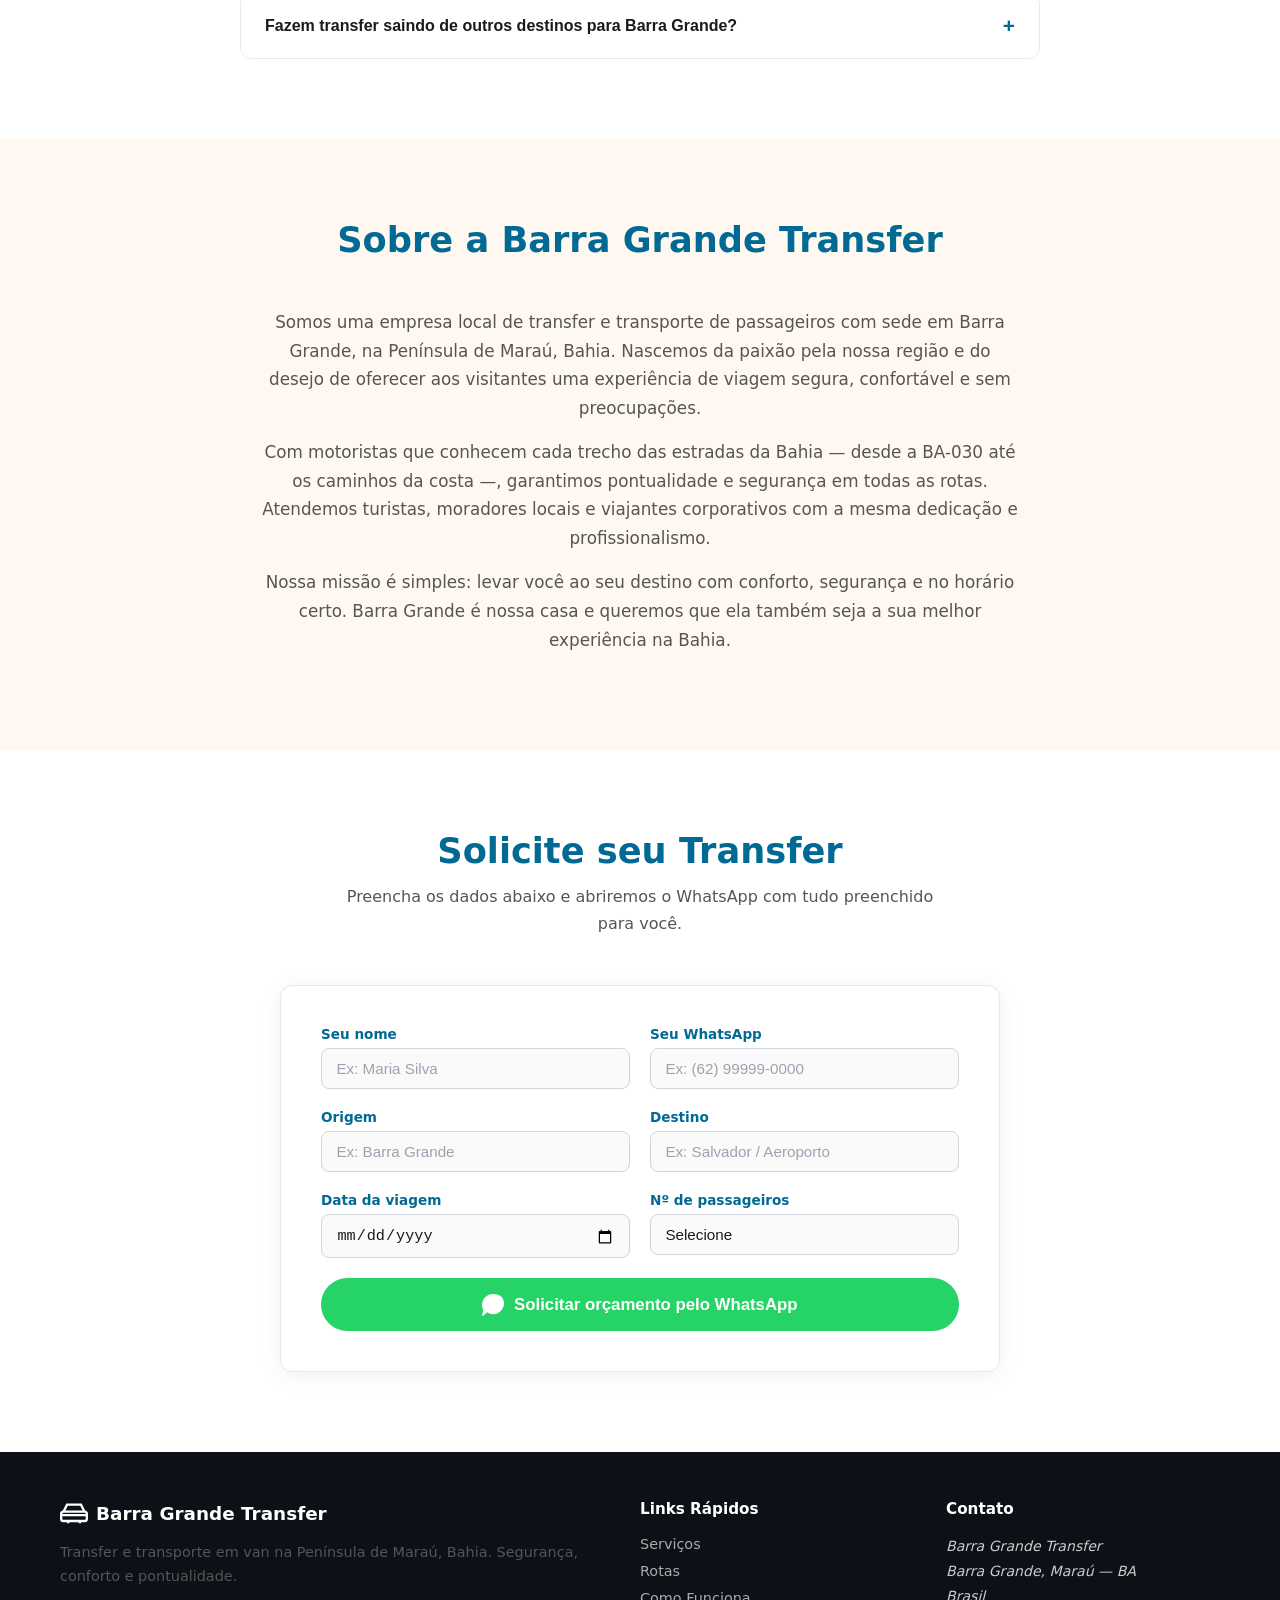
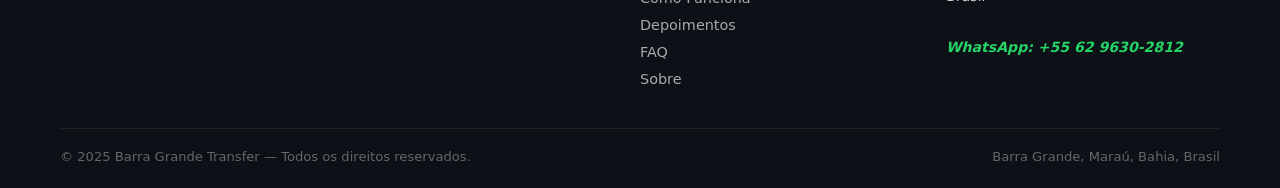
==== commit 4f28c967: "fix: add contact form flow, rebuild thank-you page, fix robots and sitemap - obrigado.html: full red" ====
--- a/index.html
+++ b/index.html
@@ -208,7 +208,7 @@
       <!-- Salvador -->
       <div class="route-card">
         <div class="route-img-wrapper">
-          <img class="route-img" src="images/destinos/salvador.jpg" alt="Salvador, Bahia" loading="lazy">
+          <img class="route-img" src="https://picsum.photos/seed/salvador/800/450" alt="Salvador, Bahia" loading="lazy">
           <div class="route-img-overlay"><h3>Salvador / Aeroporto</h3></div>
         </div>
         <div class="route-card-content">
@@ -224,7 +224,7 @@
       <!-- Morro de São Paulo -->
       <div class="route-card">
         <div class="route-img-wrapper">
-          <img class="route-img" src="images/destinos/morro.jpg" alt="Morro de São Paulo, Bahia" loading="lazy">
+          <img class="route-img" src="https://picsum.photos/seed/morro/800/450" alt="Morro de São Paulo, Bahia" loading="lazy">
           <div class="route-img-overlay"><h3>Morro de São Paulo</h3></div>
         </div>
         <div class="route-card-content">
@@ -240,7 +240,7 @@
       <!-- Itacaré -->
       <div class="route-card">
         <div class="route-img-wrapper">
-          <img class="route-img" src="images/destinos/itacare.jpg" alt="Itacaré, Bahia" loading="lazy">
+          <img class="route-img" src="https://picsum.photos/seed/itacare/800/450" alt="Itacaré, Bahia" loading="lazy">
           <div class="route-img-overlay"><h3>Itacaré</h3></div>
         </div>
         <div class="route-card-content">
@@ -256,7 +256,7 @@
       <!-- Ilhéus -->
       <div class="route-card">
         <div class="route-img-wrapper">
-          <img class="route-img" src="images/destinos/ilheus.jpg" alt="Ilhéus, Bahia" loading="lazy">
+          <img class="route-img" src="https://picsum.photos/seed/ilheus/800/450" alt="Ilhéus, Bahia" loading="lazy">
           <div class="route-img-overlay"><h3>Ilhéus</h3></div>
         </div>
         <div class="route-card-content">
@@ -272,7 +272,7 @@
       <!-- Camamu -->
       <div class="route-card">
         <div class="route-img-wrapper">
-          <img class="route-img" src="images/destinos/camamu.jpg" alt="Camamu, Bahia" loading="lazy">
+          <img class="route-img" src="https://picsum.photos/seed/camamu/800/450" alt="Camamu, Bahia" loading="lazy">
           <div class="route-img-overlay"><h3>Camamu</h3></div>
         </div>
         <div class="route-card-content">
@@ -288,7 +288,7 @@
       <!-- Maraú -->
       <div class="route-card">
         <div class="route-img-wrapper">
-          <img class="route-img" src="images/destinos/marau.jpg" alt="Maraú, Bahia" loading="lazy">
+          <img class="route-img" src="https://picsum.photos/seed/marau/800/450" alt="Maraú, Bahia" loading="lazy">
           <div class="route-img-overlay"><h3>Maraú</h3></div>
         </div>
         <div class="route-card-content">
@@ -530,17 +530,86 @@
   </div>
 </section>
 
-<!-- CONTACT / FOOTER CTA -->
-<div class="cta-block" id="contato">
-  <div class="container">
-    <h2>Pronto para reservar seu transfer?</h2>
-    <p>Fale agora pelo WhatsApp e garanta sua vaga. Respondemos em minutos!</p>
-    <a href="https://wa.me/556296302812?text=Hi!%20I%20need%20a%20transfer%20in%20Barra%20Grande%F0%9F%8C%B4%0ADestination:%20%0ADate:%20%0APassengers:" class="btn btn-whatsapp" target="_blank" rel="noopener" style="font-size:1.15rem;padding:1rem 2rem;">
-      <svg width="24" height="24" viewBox="0 0 24 24" fill="currentColor"><path d="M17.472 14.382c-.297-.149-1.758-.867-2.03-.967-.273-.099-.471-.148-.67.15-.197.297-.767.966-.94 1.164-.173.199-.347.223-.644.075-.297-.15-1.255-.463-2.39-1.475-.883-.788-1.48-1.761-1.653-2.059-.173-.297-.018-.458.13-.606.134-.133.298-.347.446-.52.149-.174.198-.298.298-.497.099-.198.05-.371-.025-.52-.075-.149-.669-1.612-.916-2.207-.242-.579-.487-.5-.669-.51-.173-.008-.371-.01-.57-.01-.198 0-.52.074-.792.372-.272.297-1.04 1.016-1.04 2.479 0 1.462 1.065 2.875 1.213 3.074.149.198 2.096 3.2 5.077 4.487.709.306 1.262.489 1.694.625.712.227 1.36.195 1.871.118.571-.085 1.758-.719 2.006-1.413.248-.694.248-1.289.173-1.413-.074-.124-.272-.198-.57-.347z"/><path d="M12 0C5.373 0 0 5.373 0 12c0 2.126.556 4.12 1.529 5.845L.057 23.25c-.073.277.043.57.297.694.254.124.546.049.737-.186l4.948-3.946C7.396 21.013 9.625 22 12 22c6.627 0 12-5.373 12-12S18.627 0 12 0z"/></svg>
-      Falar pelo WhatsApp agora
-    </a>
-  </div>
-</div>
+<!-- CONTACT FORM -->
+<section id="contato" class="section">
+  <div class="container">
+    <div class="section-header">
+      <h2>Solicite seu Transfer</h2>
+      <p>Preencha os dados abaixo e abriremos o WhatsApp com tudo preenchido para você.</p>
+    </div>
+    <div class="contact-form-wrapper">
+      <form id="contact-form" class="contact-form" novalidate>
+        <div class="form-row">
+          <div class="form-group">
+            <label for="f-name">Seu nome</label>
+            <input type="text" id="f-name" name="name" placeholder="Ex: Maria Silva" required>
+          </div>
+          <div class="form-group">
+            <label for="f-phone">Seu WhatsApp</label>
+            <input type="tel" id="f-phone" name="phone" placeholder="Ex: (62) 99999-0000" required>
+          </div>
+        </div>
+        <div class="form-row">
+          <div class="form-group">
+            <label for="f-origin">Origem</label>
+            <input type="text" id="f-origin" name="origin" placeholder="Ex: Barra Grande" required>
+          </div>
+          <div class="form-group">
+            <label for="f-dest">Destino</label>
+            <input type="text" id="f-dest" name="dest" placeholder="Ex: Salvador / Aeroporto" required>
+          </div>
+        </div>
+        <div class="form-row">
+          <div class="form-group">
+            <label for="f-date">Data da viagem</label>
+            <input type="date" id="f-date" name="date" required>
+          </div>
+          <div class="form-group">
+            <label for="f-pax">Nº de passageiros</label>
+            <select id="f-pax" name="pax" required>
+              <option value="" disabled selected>Selecione</option>
+              <option value="1">1 passageiro</option>
+              <option value="2">2 passageiros</option>
+              <option value="3">3 passageiros</option>
+              <option value="4">4 passageiros</option>
+              <option value="5">5 passageiros</option>
+              <option value="6 a 10">6 a 10 passageiros</option>
+              <option value="11 a 15">11 a 15 passageiros</option>
+            </select>
+          </div>
+        </div>
+        <button type="submit" class="btn btn-whatsapp form-submit-btn">
+          <svg width="22" height="22" viewBox="0 0 24 24" fill="currentColor"><path d="M17.472 14.382c-.297-.149-1.758-.867-2.03-.967-.273-.099-.471-.148-.67.15-.197.297-.767.966-.94 1.164-.173.199-.347.223-.644.075-.297-.15-1.255-.463-2.39-1.475-.883-.788-1.48-1.761-1.653-2.059-.173-.297-.018-.458.13-.606.134-.133.298-.347.446-.52.149-.174.198-.298.298-.497.099-.198.05-.371-.025-.52-.075-.149-.669-1.612-.916-2.207-.242-.579-.487-.5-.669-.51-.173-.008-.371-.01-.57-.01-.198 0-.52.074-.792.372-.272.297-1.04 1.016-1.04 2.479 0 1.462 1.065 2.875 1.213 3.074.149.198 2.096 3.2 5.077 4.487.709.306 1.262.489 1.694.625.712.227 1.36.195 1.871.118.571-.085 1.758-.719 2.006-1.413.248-.694.248-1.289.173-1.413-.074-.124-.272-.198-.57-.347z"/><path d="M12 0C5.373 0 0 5.373 0 12c0 2.126.556 4.12 1.529 5.845L.057 23.25c-.073.277.043.57.297.694.254.124.546.049.737-.186l4.948-3.946C7.396 21.013 9.625 22 12 22c6.627 0 12-5.373 12-12S18.627 0 12 0z"/></svg>
+          Solicitar orçamento pelo WhatsApp
+        </button>
+      </form>
+    </div>
+  </div>
+</section>
+
+<script>
+document.getElementById('contact-form').addEventListener('submit', function (e) {
+  e.preventDefault();
+  var name   = document.getElementById('f-name').value.trim();
+  var phone  = document.getElementById('f-phone').value.trim();
+  var origin = document.getElementById('f-origin').value.trim();
+  var dest   = document.getElementById('f-dest').value.trim();
+  var date   = document.getElementById('f-date').value;
+  var pax    = document.getElementById('f-pax').value;
+
+  var msg = 'Olá! Quero solicitar um transfer 🌴\n'
+    + 'Nome: ' + (name || '—') + '\n'
+    + 'WhatsApp: ' + (phone || '—') + '\n'
+    + 'Origem: ' + (origin || '—') + '\n'
+    + 'Destino: ' + (dest || '—') + '\n'
+    + 'Data: ' + (date ? date.split('-').reverse().join('/') : '—') + '\n'
+    + 'Passageiros: ' + (pax || '—');
+
+  var waUrl = 'https://wa.me/556296302812?text=' + encodeURIComponent(msg);
+  window.open(waUrl, '_blank', 'noopener,noreferrer');
+  window.location.href = '/obrigado.html';
+});
+</script>
 
 <footer>
   <div class="container">
--- a/css/style.css
+++ b/css/style.css
@@ -193,3 +193,17 @@
 #float-whatsapp:hover { transform: scale(1.1); }
 #float-whatsapp svg { width: 30px; height: 30px; fill: #fff; }
 @keyframes bounce { 0%,100% { transform: translateY(0); } 50% { transform: translateY(-6px); } }
+
+/* ── CONTACT FORM ───────────────────────────────────────────── */
+.contact-form-wrapper { max-width: 720px; margin: 0 auto; }
+.contact-form { background: #fff; border: 1px solid #e5e7eb; border-radius: var(--radius); padding: 2.5rem; box-shadow: 0 4px 24px rgba(0,0,0,.06); }
+.form-row { display: grid; grid-template-columns: 1fr 1fr; gap: 1.25rem; margin-bottom: 1.25rem; }
+@media (max-width: 600px) { .form-row { grid-template-columns: 1fr; } }
+.form-group { display: flex; flex-direction: column; gap: .35rem; }
+.form-group label { font-size: .85rem; font-weight: 600; color: var(--azul); }
+.form-group input,
+.form-group select { width: 100%; padding: .7rem .9rem; border: 1.5px solid #d1d5db; border-radius: calc(var(--radius) - 4px); font-size: .95rem; color: var(--text); background: #fafafa; transition: border-color .2s, box-shadow .2s; appearance: none; -webkit-appearance: none; }
+.form-group input:focus,
+.form-group select:focus { outline: none; border-color: var(--azul); box-shadow: 0 0 0 3px rgba(0,105,148,.12); background: #fff; }
+.form-group input::placeholder { color: #9ca3af; }
+.form-submit-btn { width: 100%; justify-content: center; font-size: 1.05rem; padding: .95rem 1.5rem; margin-top: .5rem; display: flex; align-items: center; gap: .6rem; }
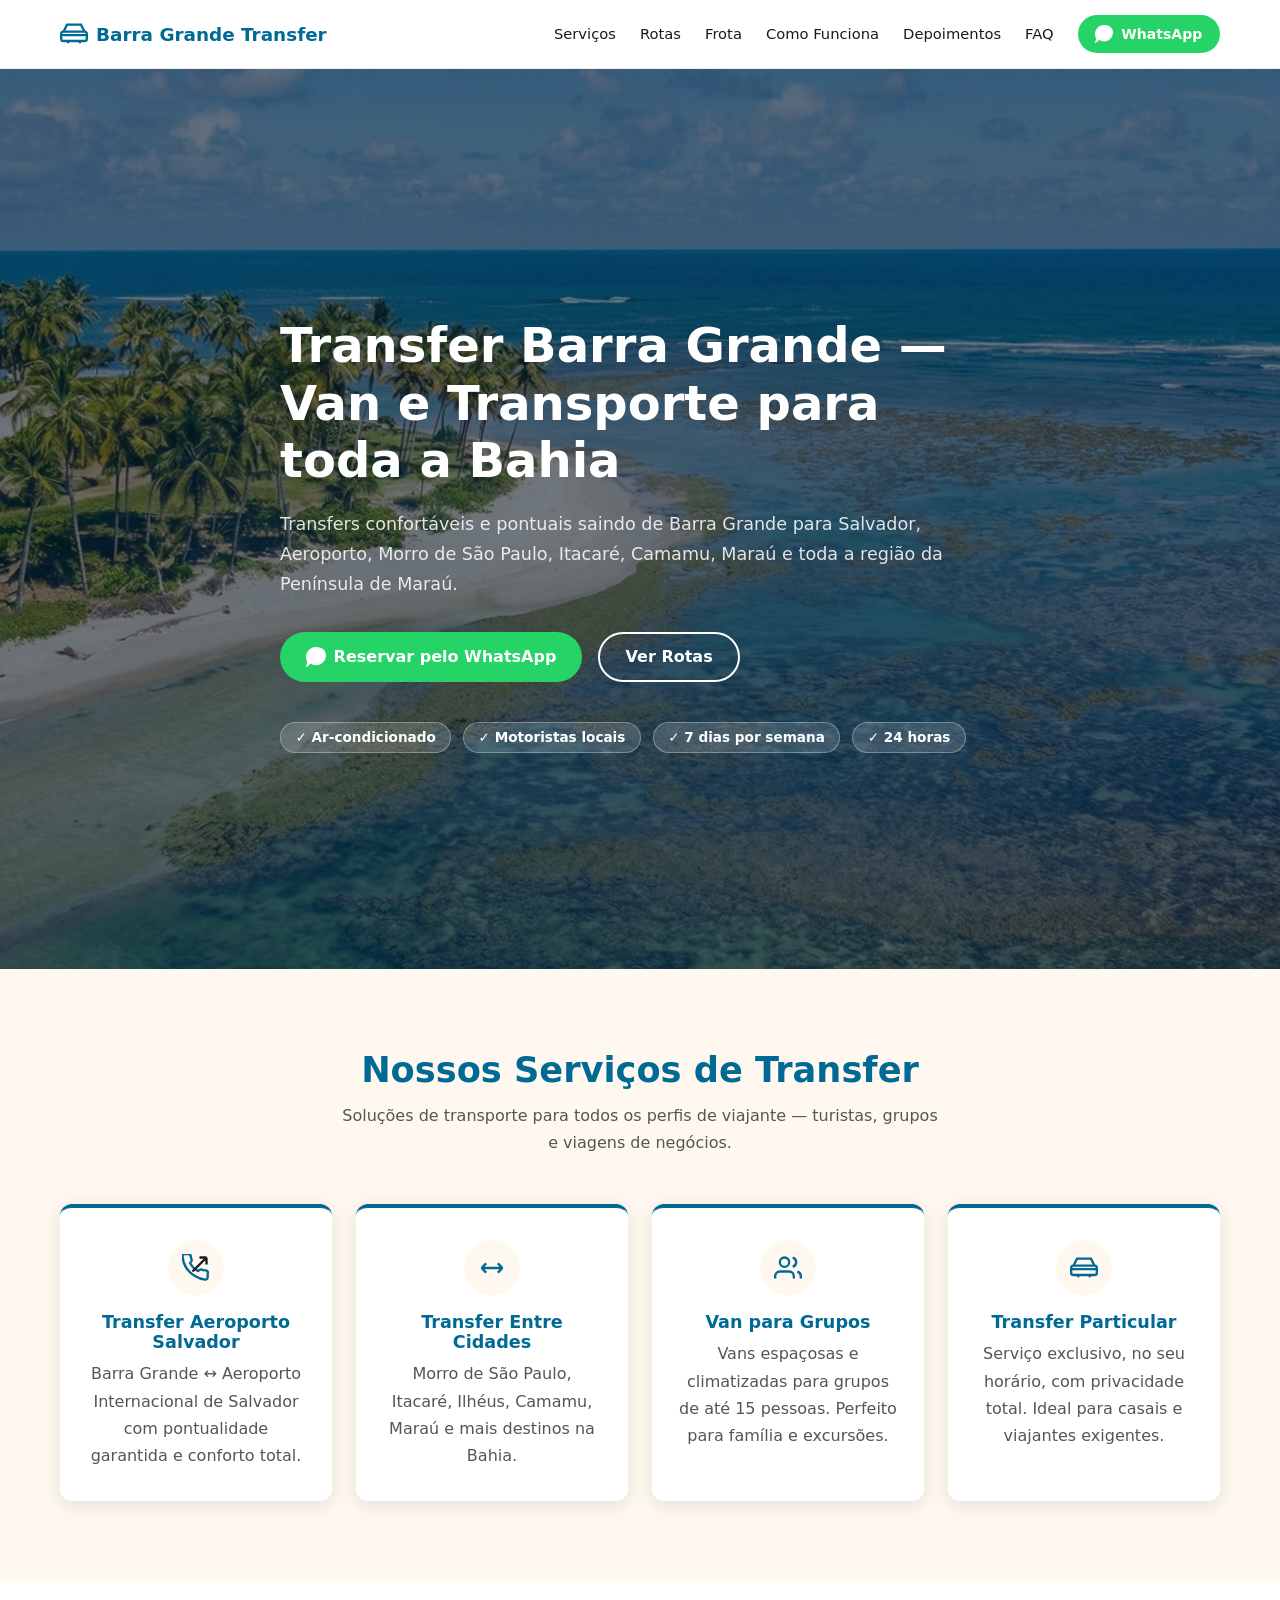
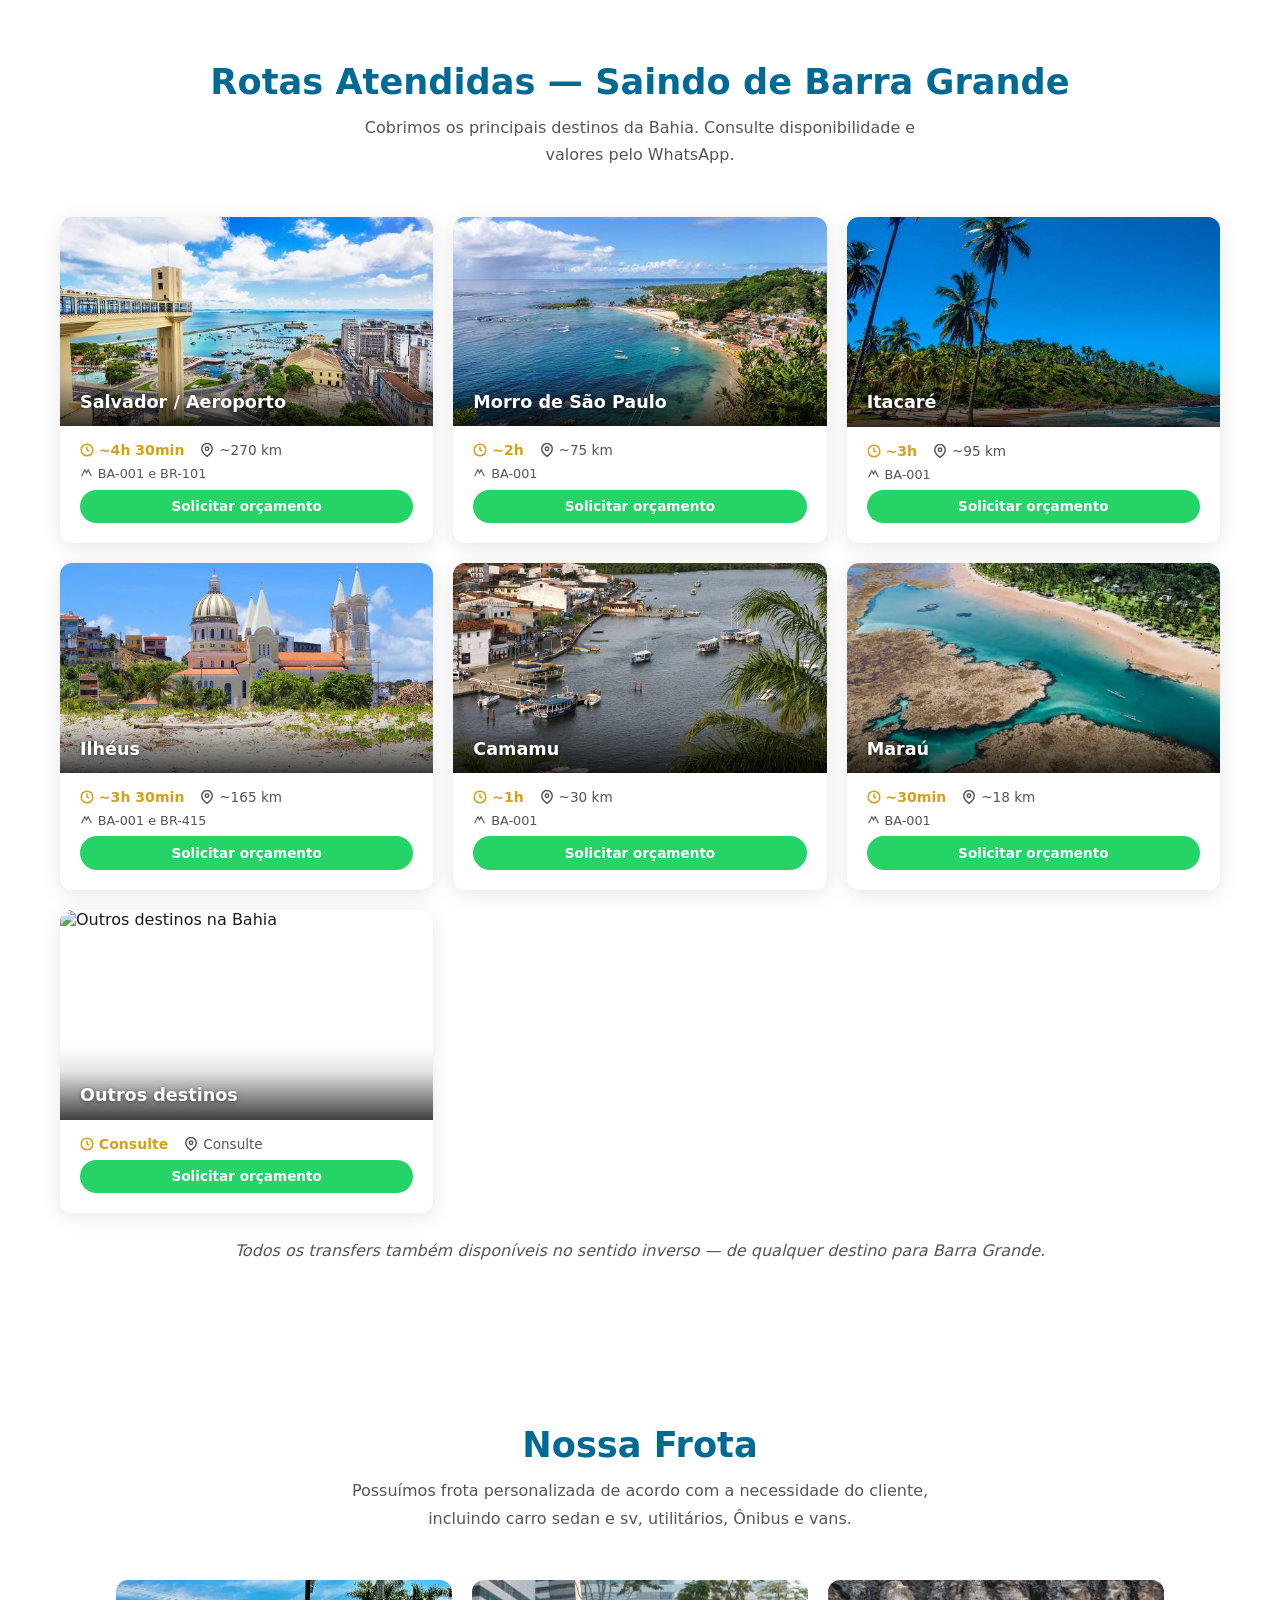
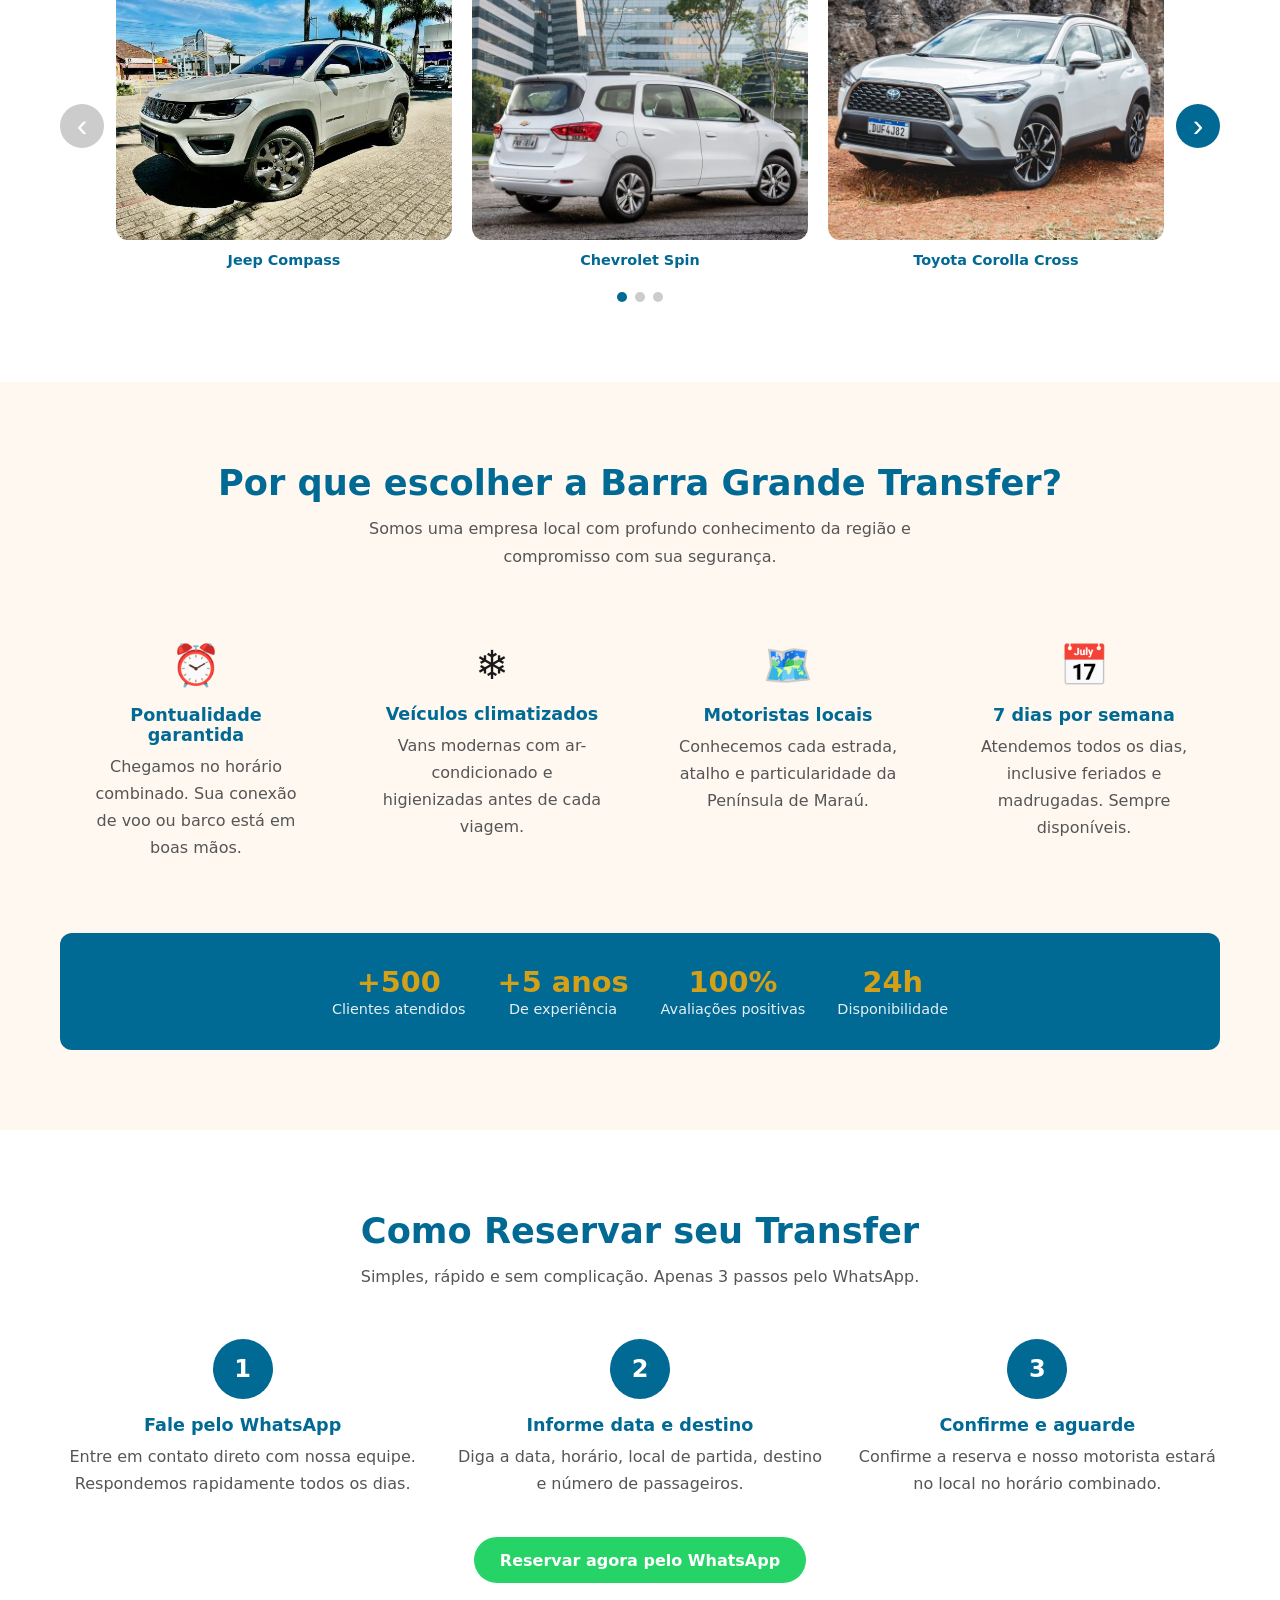
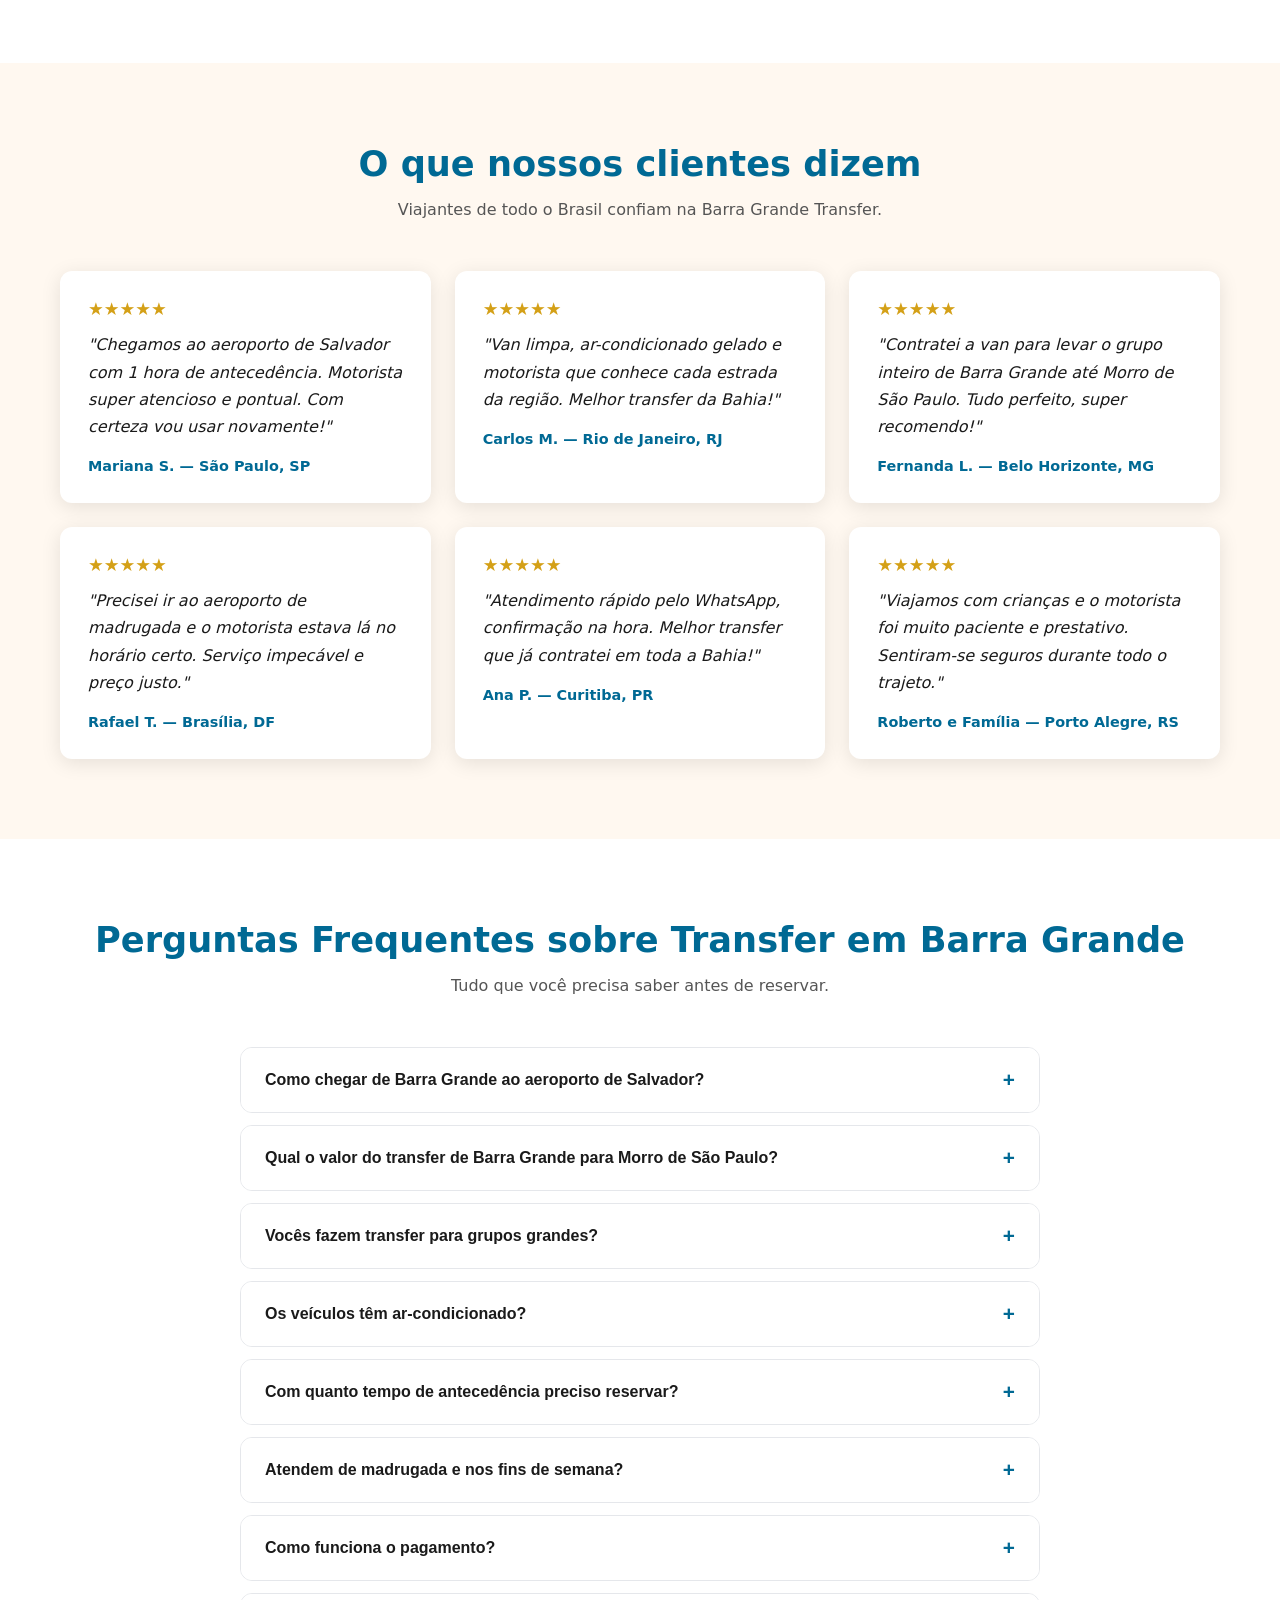
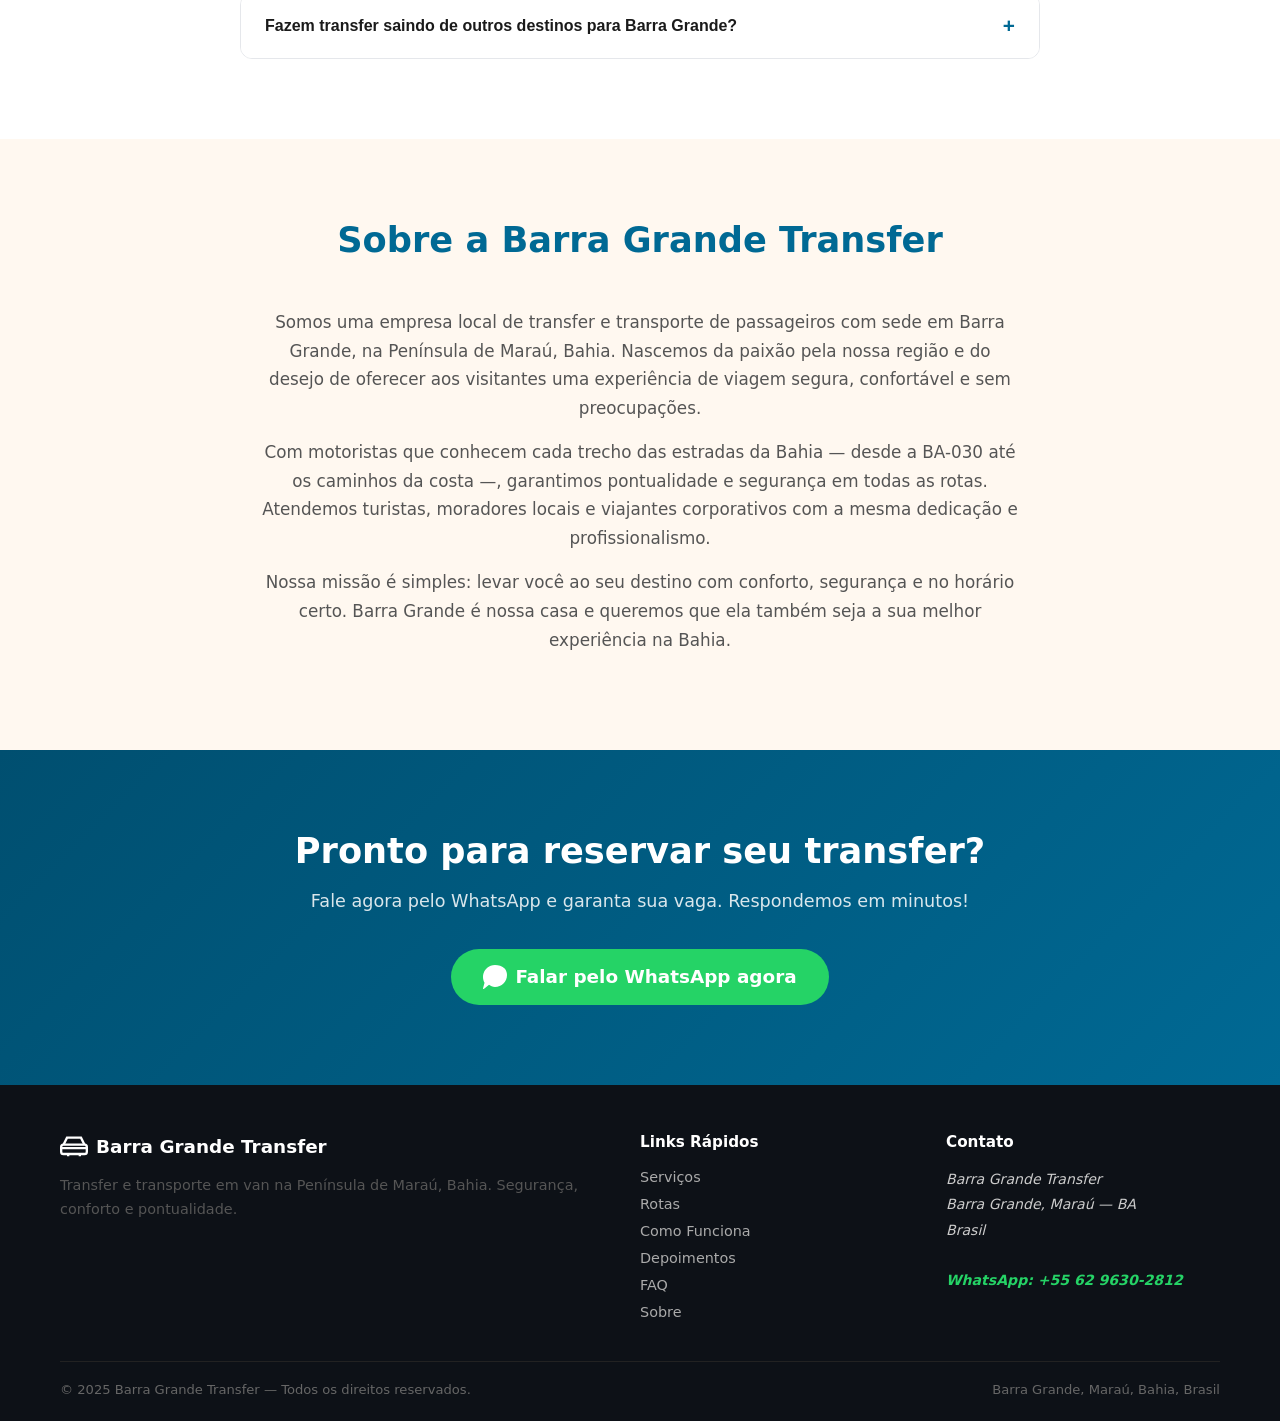
==== commit f77fba70: "fix: corrigir sitemap, remover página obrigado e melhorar SEO - Remove obrigado.html e adiciona redi" ====
--- a/index.html
+++ b/index.html
@@ -3,23 +3,27 @@
 <head>
   <meta charset="UTF-8">
   <meta name="viewport" content="width=device-width, initial-scale=1.0">
-  <title>Transfer Barra Grande | Van e Transporte na Bahia</title>
-  <meta name="description" content="Transfer em Barra Grande com van climatizada. Rotas para Salvador, Aeroporto, Morro de São Paulo, Itacaré, Camamu e Maraú. Reserve pelo WhatsApp!">
-  <meta name="keywords" content="transfer Barra Grande, van Barra Grande Bahia, transporte Barra Grande, transfer aeroporto Salvador, transfer Morro de São Paulo, transfer Itacaré, van Camamu Maraú">
+  <title>Transfer Barra Grande | Van Climatizada — Salvador, Morro de São Paulo e Mais</title>
+  <meta name="description" content="Transfer em Barra Grande com van climatizada. Rotas para Salvador, Aeroporto de Salvador, Morro de São Paulo, Itacaré, Ilhéus, Camamu e Maraú. Atendimento 24h, 7 dias. Reserve pelo WhatsApp!">
+  <meta name="keywords" content="transfer Barra Grande, van Barra Grande Bahia, transporte Barra Grande, transfer aeroporto Salvador, transfer Morro de São Paulo, transfer Itacaré, van Camamu Maraú, transfer Ilhéus, transfer Península de Maraú">
+  <meta name="robots" content="index, follow">
+  <meta name="theme-color" content="#006994">
   <link rel="canonical" href="https://www.barragrandetransfer.com.br/">
 
   <!-- Open Graph -->
   <meta property="og:type" content="website">
+  <meta property="og:site_name" content="Barra Grande Transfer">
   <meta property="og:url" content="https://www.barragrandetransfer.com.br/">
-  <meta property="og:title" content="Transfer Barra Grande | Van e Transporte na Bahia">
-  <meta property="og:description" content="Transfers confortáveis saindo de Barra Grande para Salvador, Morro de São Paulo, Itacaré, Camamu e mais. Reserve pelo WhatsApp!">
+  <meta property="og:title" content="Transfer Barra Grande | Van Climatizada — Salvador, Morro de São Paulo e Mais">
+  <meta property="og:description" content="Transfers confortáveis saindo de Barra Grande para Salvador, Aeroporto, Morro de São Paulo, Itacaré, Camamu e mais. Atendimento 24h. Reserve pelo WhatsApp!">
   <meta property="og:image" content="https://www.barragrandetransfer.com.br/images/og-image.jpg">
+  <meta property="og:image:alt" content="Transfer Barra Grande — Van Climatizada na Bahia">
   <meta property="og:locale" content="pt_BR">
 
   <!-- Twitter Card -->
   <meta name="twitter:card" content="summary_large_image">
-  <meta name="twitter:title" content="Transfer Barra Grande | Van e Transporte na Bahia">
-  <meta name="twitter:description" content="Transfers confortáveis saindo de Barra Grande para toda a Bahia.">
+  <meta name="twitter:title" content="Transfer Barra Grande | Van Climatizada — Salvador, Morro de São Paulo e Mais">
+  <meta name="twitter:description" content="Transfers confortáveis saindo de Barra Grande para toda a Bahia. Atendimento 24h, 7 dias por semana.">
   <meta name="twitter:image" content="https://www.barragrandetransfer.com.br/images/og-image.jpg">
 
   <link rel="stylesheet" href="css/style.css?v=4">
@@ -28,24 +32,34 @@
   <script type="application/ld+json">
   {
     "@context": "https://schema.org",
-    "@type": "LocalBusiness",
+    "@type": ["LocalBusiness", "TaxiService"],
     "name": "Barra Grande Transfer",
     "description": "Serviço de transfer e transporte em van saindo de Barra Grande, Maraú, Bahia. Rotas para Salvador, aeroporto, Morro de São Paulo, Itacaré, Camamu e toda a região.",
     "url": "https://www.barragrandetransfer.com.br",
     "telephone": "556296302812",
     "priceRange": "$$",
+    "currenciesAccepted": "BRL",
+    "paymentAccepted": "Dinheiro, PIX, Cartão de Crédito, Cartão de Débito",
     "openingHours": "Mo-Su 00:00-23:59",
     "address": {
       "@type": "PostalAddress",
       "streetAddress": "Barra Grande",
       "addressLocality": "Maraú",
       "addressRegion": "BA",
+      "postalCode": "45520-000",
       "addressCountry": "BR"
     },
     "geo": {
       "@type": "GeoCoordinates",
       "latitude": -13.897,
       "longitude": -38.972
+    },
+    "aggregateRating": {
+      "@type": "AggregateRating",
+      "ratingValue": "5",
+      "reviewCount": "6",
+      "bestRating": "5",
+      "worstRating": "1"
     },
     "sameAs": [],
     "serviceArea": {
@@ -122,7 +136,7 @@
       <a href="#como-funciona" class="nav-link">Como Funciona</a>
       <a href="#depoimentos" class="nav-link">Depoimentos</a>
       <a href="#faq" class="nav-link">FAQ</a>
-      <a href="https://wa.me/556296302812?text=Hi!%20I%20need%20a%20transfer%20in%20Barra%20Grande%F0%9F%8C%B4%0ADestination:%20%0ADate:%20%0APassengers:" class="btn btn-whatsapp btn-header" target="_blank" rel="noopener">
+      <a href="https://wa.me/556296302812?text=Ol%C3%A1!%20Preciso%20de%20um%20transfer%20em%20Barra%20Grande%20%F0%9F%8C%B4%0ADestino%3A%20%0AData%3A%20%0APassageiros%3A" class="btn btn-whatsapp btn-header" target="_blank" rel="noopener">
         <svg width="18" height="18" viewBox="0 0 24 24" fill="currentColor"><path d="M17.472 14.382c-.297-.149-1.758-.867-2.03-.967-.273-.099-.471-.148-.67.15-.197.297-.767.966-.94 1.164-.173.199-.347.223-.644.075-.297-.15-1.255-.463-2.39-1.475-.883-.788-1.48-1.761-1.653-2.059-.173-.297-.018-.458.13-.606.134-.133.298-.347.446-.52.149-.174.198-.298.298-.497.099-.198.05-.371-.025-.52-.075-.149-.669-1.612-.916-2.207-.242-.579-.487-.5-.669-.51-.173-.008-.371-.01-.57-.01-.198 0-.52.074-.792.372-.272.297-1.04 1.016-1.04 2.479 0 1.462 1.065 2.875 1.213 3.074.149.198 2.096 3.2 5.077 4.487.709.306 1.262.489 1.694.625.712.227 1.36.195 1.871.118.571-.085 1.758-.719 2.006-1.413.248-.694.248-1.289.173-1.413-.074-.124-.272-.198-.57-.347z"/><path d="M12 0C5.373 0 0 5.373 0 12c0 2.126.556 4.12 1.529 5.845L.057 23.25c-.073.277.043.57.297.694.254.124.546.049.737-.186l4.948-3.946C7.396 21.013 9.625 22 12 22c6.627 0 12-5.373 12-12S18.627 0 12 0z"/></svg>
         WhatsApp
       </a>
@@ -140,7 +154,7 @@
       <h1>Transfer Barra Grande — Van e Transporte para toda a Bahia</h1>
       <p>Transfers confortáveis e pontuais saindo de Barra Grande para Salvador, Aeroporto, Morro de São Paulo, Itacaré, Camamu, Maraú e toda a região da Península de Maraú.</p>
       <div class="hero-ctas">
-        <a href="https://wa.me/556296302812?text=Hi!%20I%20need%20a%20transfer%20in%20Barra%20Grande%F0%9F%8C%B4%0ADestination:%20%0ADate:%20%0APassengers:" class="btn btn-whatsapp" target="_blank" rel="noopener">
+        <a href="https://wa.me/556296302812?text=Ol%C3%A1!%20Preciso%20de%20um%20transfer%20em%20Barra%20Grande%20%F0%9F%8C%B4%0ADestino%3A%20%0AData%3A%20%0APassageiros%3A" class="btn btn-whatsapp" target="_blank" rel="noopener">
           <svg width="20" height="20" viewBox="0 0 24 24" fill="currentColor"><path d="M17.472 14.382c-.297-.149-1.758-.867-2.03-.967-.273-.099-.471-.148-.67.15-.197.297-.767.966-.94 1.164-.173.199-.347.223-.644.075-.297-.15-1.255-.463-2.39-1.475-.883-.788-1.48-1.761-1.653-2.059-.173-.297-.018-.458.13-.606.134-.133.298-.347.446-.52.149-.174.198-.298.298-.497.099-.198.05-.371-.025-.52-.075-.149-.669-1.612-.916-2.207-.242-.579-.487-.5-.669-.51-.173-.008-.371-.01-.57-.01-.198 0-.52.074-.792.372-.272.297-1.04 1.016-1.04 2.479 0 1.462 1.065 2.875 1.213 3.074.149.198 2.096 3.2 5.077 4.487.709.306 1.262.489 1.694.625.712.227 1.36.195 1.871.118.571-.085 1.758-.719 2.006-1.413.248-.694.248-1.289.173-1.413-.074-.124-.272-.198-.57-.347z"/><path d="M12 0C5.373 0 0 5.373 0 12c0 2.126.556 4.12 1.529 5.845L.057 23.25c-.073.277.043.57.297.694.254.124.546.049.737-.186l4.948-3.946C7.396 21.013 9.625 22 12 22c6.627 0 12-5.373 12-12S18.627 0 12 0z"/></svg>
           Reservar pelo WhatsApp
         </a>
@@ -208,7 +222,7 @@
       <!-- Salvador -->
       <div class="route-card">
         <div class="route-img-wrapper">
-          <img class="route-img" src="https://picsum.photos/seed/salvador/800/450" alt="Salvador, Bahia" loading="lazy">
+          <img class="route-img" src="images/destinos/salvador.jpg" alt="Salvador, Bahia" loading="lazy">
           <div class="route-img-overlay"><h3>Salvador / Aeroporto</h3></div>
         </div>
         <div class="route-card-content">
@@ -224,7 +238,7 @@
       <!-- Morro de São Paulo -->
       <div class="route-card">
         <div class="route-img-wrapper">
-          <img class="route-img" src="https://picsum.photos/seed/morro/800/450" alt="Morro de São Paulo, Bahia" loading="lazy">
+          <img class="route-img" src="images/destinos/morro.jpg" alt="Morro de São Paulo, Bahia" loading="lazy">
           <div class="route-img-overlay"><h3>Morro de São Paulo</h3></div>
         </div>
         <div class="route-card-content">
@@ -240,7 +254,7 @@
       <!-- Itacaré -->
       <div class="route-card">
         <div class="route-img-wrapper">
-          <img class="route-img" src="https://picsum.photos/seed/itacare/800/450" alt="Itacaré, Bahia" loading="lazy">
+          <img class="route-img" src="images/destinos/itacare.jpg" alt="Itacaré, Bahia" loading="lazy">
           <div class="route-img-overlay"><h3>Itacaré</h3></div>
         </div>
         <div class="route-card-content">
@@ -256,7 +270,7 @@
       <!-- Ilhéus -->
       <div class="route-card">
         <div class="route-img-wrapper">
-          <img class="route-img" src="https://picsum.photos/seed/ilheus/800/450" alt="Ilhéus, Bahia" loading="lazy">
+          <img class="route-img" src="images/destinos/ilheus.jpg" alt="Ilhéus, Bahia" loading="lazy">
           <div class="route-img-overlay"><h3>Ilhéus</h3></div>
         </div>
         <div class="route-card-content">
@@ -272,7 +286,7 @@
       <!-- Camamu -->
       <div class="route-card">
         <div class="route-img-wrapper">
-          <img class="route-img" src="https://picsum.photos/seed/camamu/800/450" alt="Camamu, Bahia" loading="lazy">
+          <img class="route-img" src="images/destinos/camamu.jpg" alt="Camamu, Bahia" loading="lazy">
           <div class="route-img-overlay"><h3>Camamu</h3></div>
         </div>
         <div class="route-card-content">
@@ -288,7 +302,7 @@
       <!-- Maraú -->
       <div class="route-card">
         <div class="route-img-wrapper">
-          <img class="route-img" src="https://picsum.photos/seed/marau/800/450" alt="Maraú, Bahia" loading="lazy">
+          <img class="route-img" src="images/destinos/marau.jpg" alt="Maraú, Bahia" loading="lazy">
           <div class="route-img-overlay"><h3>Maraú</h3></div>
         </div>
         <div class="route-card-content">
@@ -423,7 +437,7 @@
       </div>
     </div>
     <div class="how-cta">
-      <a href="https://wa.me/556296302812?text=Hi!%20I%20need%20a%20transfer%20in%20Barra%20Grande%F0%9F%8C%B4%0ADestination:%20%0ADate:%20%0APassengers:" class="btn btn-whatsapp" target="_blank" rel="noopener">
+      <a href="https://wa.me/556296302812?text=Ol%C3%A1!%20Preciso%20de%20um%20transfer%20em%20Barra%20Grande%20%F0%9F%8C%B4%0ADestino%3A%20%0AData%3A%20%0APassageiros%3A" class="btn btn-whatsapp" target="_blank" rel="noopener">
         Reservar agora pelo WhatsApp
       </a>
     </div>
@@ -530,86 +544,17 @@
   </div>
 </section>
 
-<!-- CONTACT FORM -->
-<section id="contato" class="section">
-  <div class="container">
-    <div class="section-header">
-      <h2>Solicite seu Transfer</h2>
-      <p>Preencha os dados abaixo e abriremos o WhatsApp com tudo preenchido para você.</p>
-    </div>
-    <div class="contact-form-wrapper">
-      <form id="contact-form" class="contact-form" novalidate>
-        <div class="form-row">
-          <div class="form-group">
-            <label for="f-name">Seu nome</label>
-            <input type="text" id="f-name" name="name" placeholder="Ex: Maria Silva" required>
-          </div>
-          <div class="form-group">
-            <label for="f-phone">Seu WhatsApp</label>
-            <input type="tel" id="f-phone" name="phone" placeholder="Ex: (62) 99999-0000" required>
-          </div>
-        </div>
-        <div class="form-row">
-          <div class="form-group">
-            <label for="f-origin">Origem</label>
-            <input type="text" id="f-origin" name="origin" placeholder="Ex: Barra Grande" required>
-          </div>
-          <div class="form-group">
-            <label for="f-dest">Destino</label>
-            <input type="text" id="f-dest" name="dest" placeholder="Ex: Salvador / Aeroporto" required>
-          </div>
-        </div>
-        <div class="form-row">
-          <div class="form-group">
-            <label for="f-date">Data da viagem</label>
-            <input type="date" id="f-date" name="date" required>
-          </div>
-          <div class="form-group">
-            <label for="f-pax">Nº de passageiros</label>
-            <select id="f-pax" name="pax" required>
-              <option value="" disabled selected>Selecione</option>
-              <option value="1">1 passageiro</option>
-              <option value="2">2 passageiros</option>
-              <option value="3">3 passageiros</option>
-              <option value="4">4 passageiros</option>
-              <option value="5">5 passageiros</option>
-              <option value="6 a 10">6 a 10 passageiros</option>
-              <option value="11 a 15">11 a 15 passageiros</option>
-            </select>
-          </div>
-        </div>
-        <button type="submit" class="btn btn-whatsapp form-submit-btn">
-          <svg width="22" height="22" viewBox="0 0 24 24" fill="currentColor"><path d="M17.472 14.382c-.297-.149-1.758-.867-2.03-.967-.273-.099-.471-.148-.67.15-.197.297-.767.966-.94 1.164-.173.199-.347.223-.644.075-.297-.15-1.255-.463-2.39-1.475-.883-.788-1.48-1.761-1.653-2.059-.173-.297-.018-.458.13-.606.134-.133.298-.347.446-.52.149-.174.198-.298.298-.497.099-.198.05-.371-.025-.52-.075-.149-.669-1.612-.916-2.207-.242-.579-.487-.5-.669-.51-.173-.008-.371-.01-.57-.01-.198 0-.52.074-.792.372-.272.297-1.04 1.016-1.04 2.479 0 1.462 1.065 2.875 1.213 3.074.149.198 2.096 3.2 5.077 4.487.709.306 1.262.489 1.694.625.712.227 1.36.195 1.871.118.571-.085 1.758-.719 2.006-1.413.248-.694.248-1.289.173-1.413-.074-.124-.272-.198-.57-.347z"/><path d="M12 0C5.373 0 0 5.373 0 12c0 2.126.556 4.12 1.529 5.845L.057 23.25c-.073.277.043.57.297.694.254.124.546.049.737-.186l4.948-3.946C7.396 21.013 9.625 22 12 22c6.627 0 12-5.373 12-12S18.627 0 12 0z"/></svg>
-          Solicitar orçamento pelo WhatsApp
-        </button>
-      </form>
-    </div>
-  </div>
-</section>
-
-<script>
-document.getElementById('contact-form').addEventListener('submit', function (e) {
-  e.preventDefault();
-  var name   = document.getElementById('f-name').value.trim();
-  var phone  = document.getElementById('f-phone').value.trim();
-  var origin = document.getElementById('f-origin').value.trim();
-  var dest   = document.getElementById('f-dest').value.trim();
-  var date   = document.getElementById('f-date').value;
-  var pax    = document.getElementById('f-pax').value;
-
-  var msg = 'Olá! Quero solicitar um transfer 🌴\n'
-    + 'Nome: ' + (name || '—') + '\n'
-    + 'WhatsApp: ' + (phone || '—') + '\n'
-    + 'Origem: ' + (origin || '—') + '\n'
-    + 'Destino: ' + (dest || '—') + '\n'
-    + 'Data: ' + (date ? date.split('-').reverse().join('/') : '—') + '\n'
-    + 'Passageiros: ' + (pax || '—');
-
-  var waUrl = 'https://wa.me/556296302812?text=' + encodeURIComponent(msg);
-  window.open(waUrl, '_blank', 'noopener,noreferrer');
-  window.location.href = '/obrigado.html';
-});
-</script>
+<!-- CONTACT / FOOTER CTA -->
+<div class="cta-block" id="contato">
+  <div class="container">
+    <h2>Pronto para reservar seu transfer?</h2>
+    <p>Fale agora pelo WhatsApp e garanta sua vaga. Respondemos em minutos!</p>
+    <a href="https://wa.me/556296302812?text=Ol%C3%A1!%20Preciso%20de%20um%20transfer%20em%20Barra%20Grande%20%F0%9F%8C%B4%0ADestino%3A%20%0AData%3A%20%0APassageiros%3A" class="btn btn-whatsapp" target="_blank" rel="noopener" style="font-size:1.15rem;padding:1rem 2rem;">
+      <svg width="24" height="24" viewBox="0 0 24 24" fill="currentColor"><path d="M17.472 14.382c-.297-.149-1.758-.867-2.03-.967-.273-.099-.471-.148-.67.15-.197.297-.767.966-.94 1.164-.173.199-.347.223-.644.075-.297-.15-1.255-.463-2.39-1.475-.883-.788-1.48-1.761-1.653-2.059-.173-.297-.018-.458.13-.606.134-.133.298-.347.446-.52.149-.174.198-.298.298-.497.099-.198.05-.371-.025-.52-.075-.149-.669-1.612-.916-2.207-.242-.579-.487-.5-.669-.51-.173-.008-.371-.01-.57-.01-.198 0-.52.074-.792.372-.272.297-1.04 1.016-1.04 2.479 0 1.462 1.065 2.875 1.213 3.074.149.198 2.096 3.2 5.077 4.487.709.306 1.262.489 1.694.625.712.227 1.36.195 1.871.118.571-.085 1.758-.719 2.006-1.413.248-.694.248-1.289.173-1.413-.074-.124-.272-.198-.57-.347z"/><path d="M12 0C5.373 0 0 5.373 0 12c0 2.126.556 4.12 1.529 5.845L.057 23.25c-.073.277.043.57.297.694.254.124.546.049.737-.186l4.948-3.946C7.396 21.013 9.625 22 12 22c6.627 0 12-5.373 12-12S18.627 0 12 0z"/></svg>
+      Falar pelo WhatsApp agora
+    </a>
+  </div>
+</div>
 
 <footer>
   <div class="container">
@@ -651,7 +596,7 @@
 </footer>
 
 <!-- Floating WhatsApp -->
-<a id="float-whatsapp" href="https://wa.me/556296302812?text=Hi!%20I%20need%20a%20transfer%20in%20Barra%20Grande%F0%9F%8C%B4%0ADestination:%20%0ADate:%20%0APassengers:" target="_blank" rel="noopener" aria-label="WhatsApp">
+<a id="float-whatsapp" href="https://wa.me/556296302812?text=Ol%C3%A1!%20Preciso%20de%20um%20transfer%20em%20Barra%20Grande%20%F0%9F%8C%B4%0ADestino%3A%20%0AData%3A%20%0APassageiros%3A" target="_blank" rel="noopener" aria-label="WhatsApp">
   <svg viewBox="0 0 24 24" fill="white"><path d="M17.472 14.382c-.297-.149-1.758-.867-2.03-.967-.273-.099-.471-.148-.67.15-.197.297-.767.966-.94 1.164-.173.199-.347.223-.644.075-.297-.15-1.255-.463-2.39-1.475-.883-.788-1.48-1.761-1.653-2.059-.173-.297-.018-.458.13-.606.134-.133.298-.347.446-.52.149-.174.198-.298.298-.497.099-.198.05-.371-.025-.52-.075-.149-.669-1.612-.916-2.207-.242-.579-.487-.5-.669-.51-.173-.008-.371-.01-.57-.01-.198 0-.52.074-.792.372-.272.297-1.04 1.016-1.04 2.479 0 1.462 1.065 2.875 1.213 3.074.149.198 2.096 3.2 5.077 4.487.709.306 1.262.489 1.694.625.712.227 1.36.195 1.871.118.571-.085 1.758-.719 2.006-1.413.248-.694.248-1.289.173-1.413-.074-.124-.272-.198-.57-.347z"/><path d="M12 0C5.373 0 0 5.373 0 12c0 2.126.556 4.12 1.529 5.845L.057 23.25c-.073.277.043.57.297.694.254.124.546.049.737-.186l4.948-3.946C7.396 21.013 9.625 22 12 22c6.627 0 12-5.373 12-12S18.627 0 12 0z"/></svg>
 </a>
 
